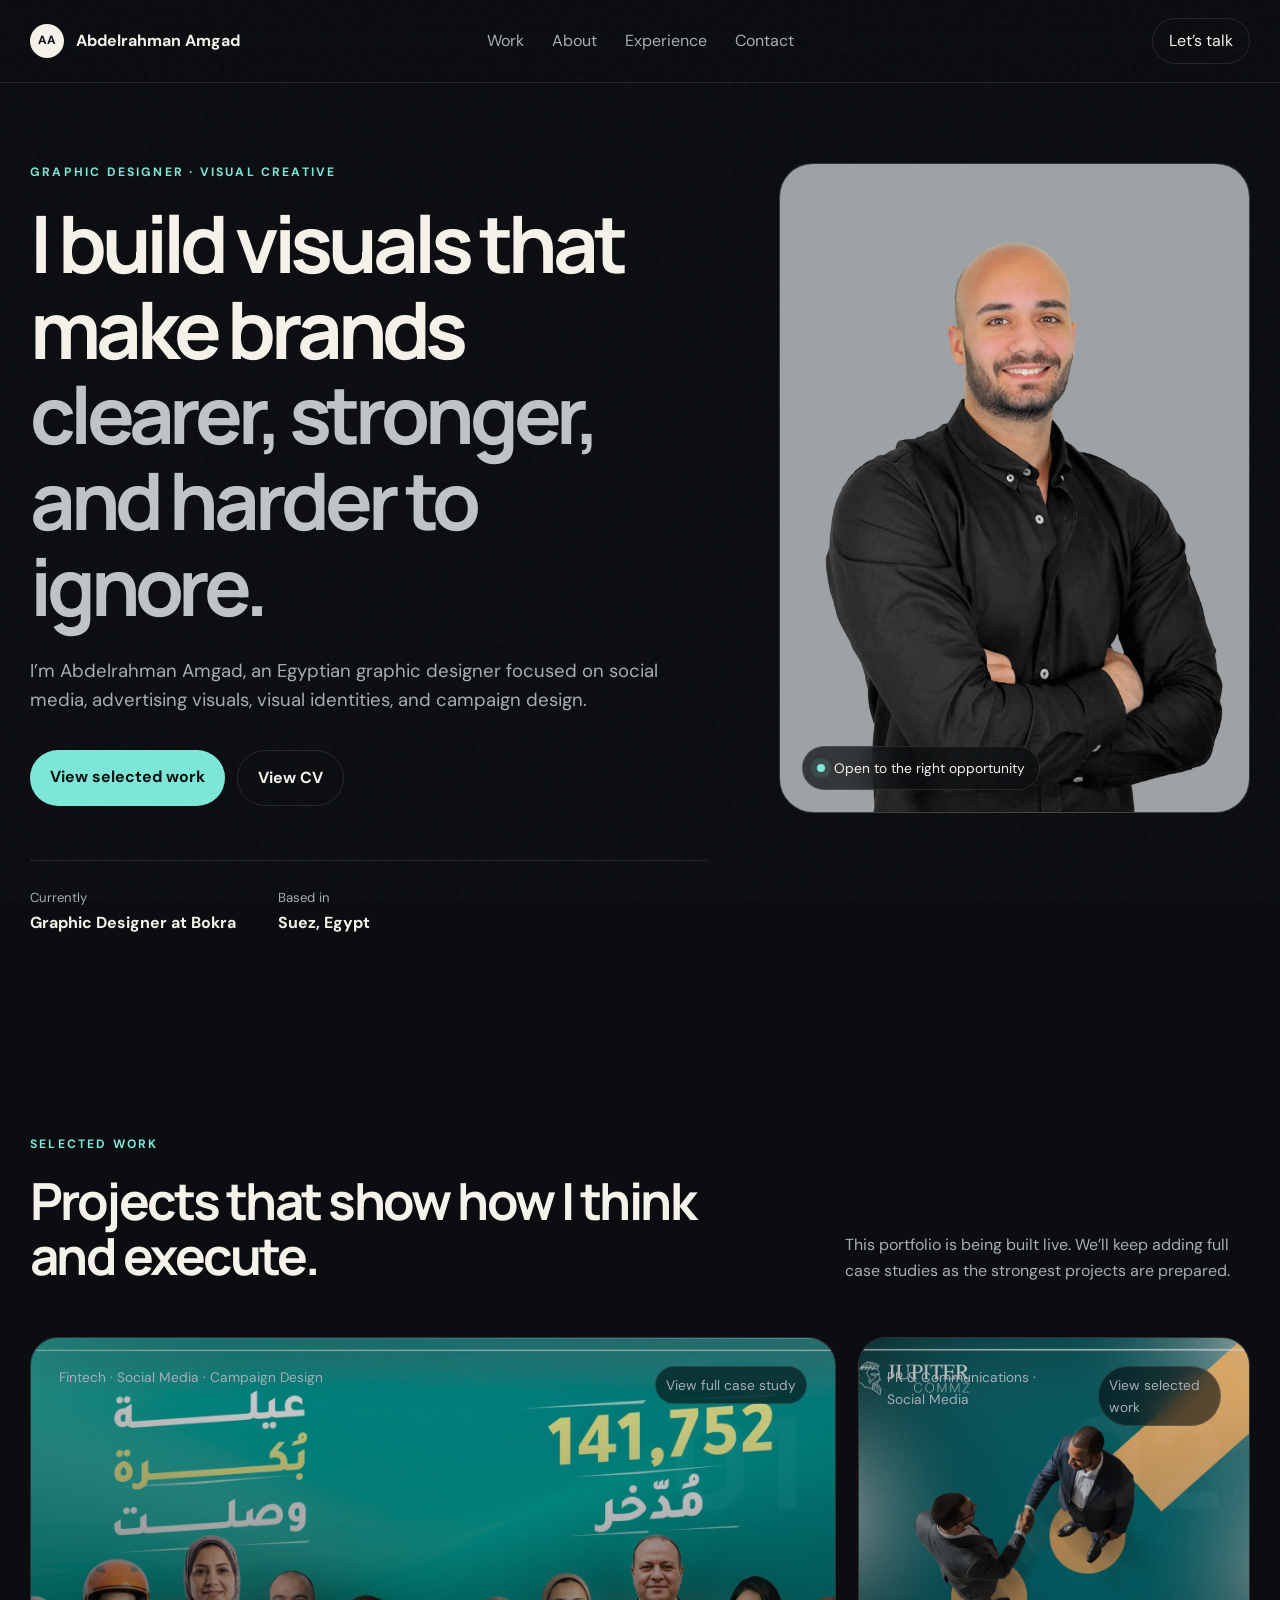
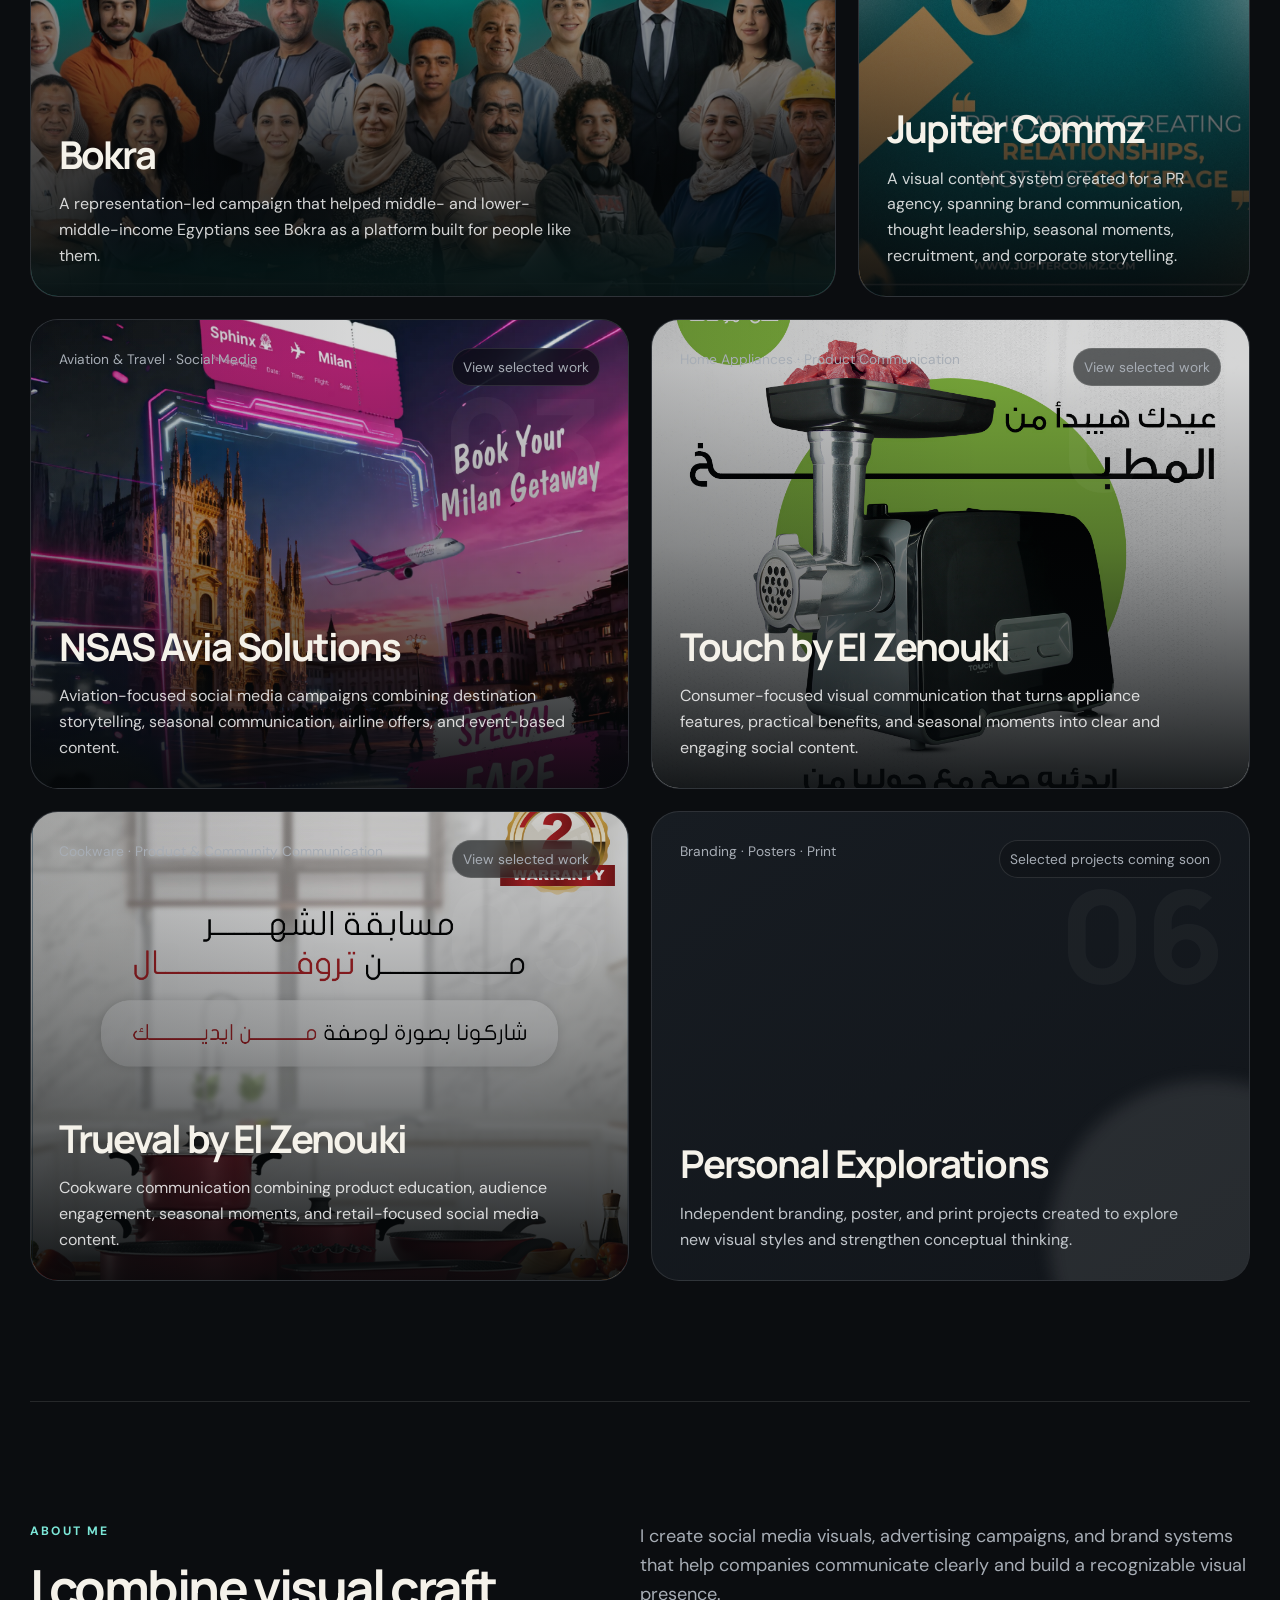
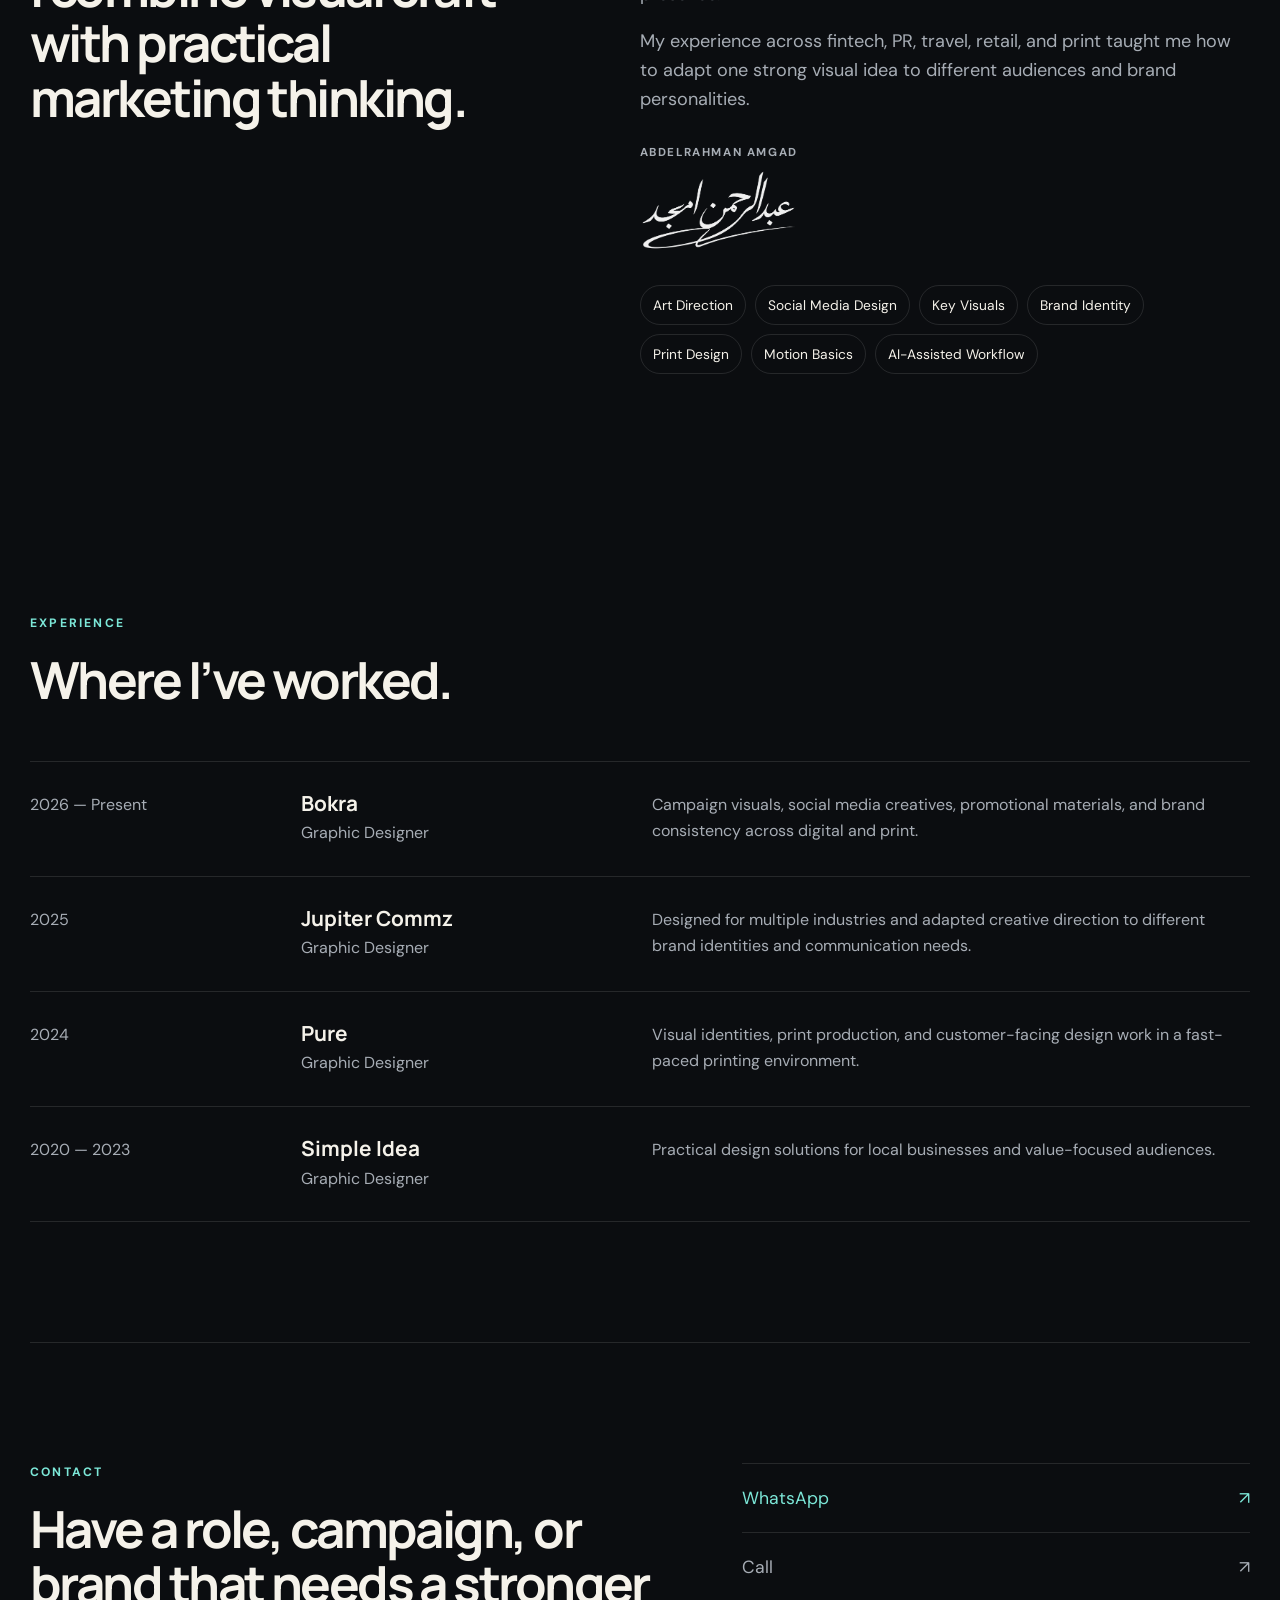
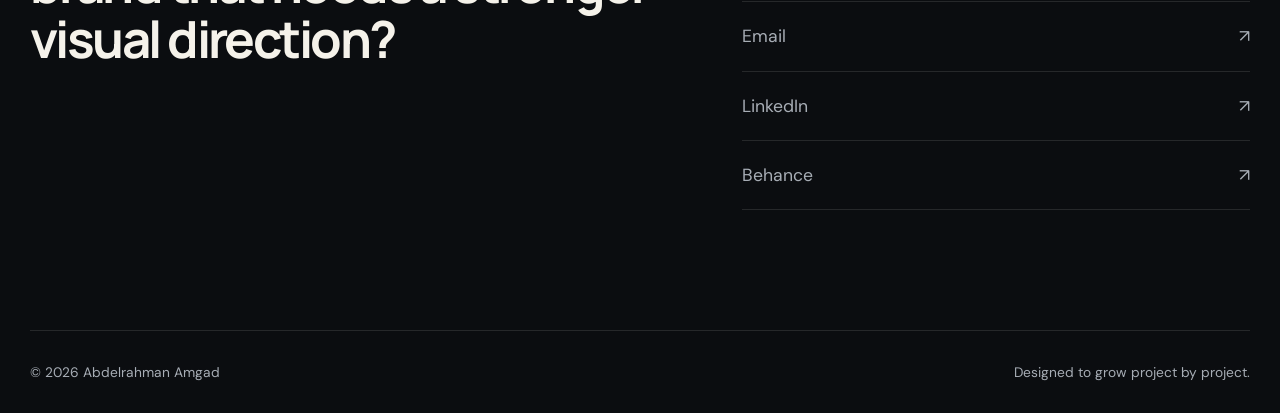
==== index.html @ cf72aba9 "Add files via upload" ====
<!DOCTYPE html>
<html lang="en">
<head>
  <meta charset="UTF-8" />
  <meta name="viewport" content="width=device-width, initial-scale=1.0" />
  <meta name="description" content="Abdelrahman Amgad — Graphic Designer focused on visual identities, advertising campaigns, and social media design." />
  <title>Abdelrahman Amgad — Graphic Designer</title>
  <link rel="preconnect" href="https://fonts.googleapis.com">
  <link rel="preconnect" href="https://fonts.gstatic.com" crossorigin>
  <link href="https://fonts.googleapis.com/css2?family=DM+Sans:wght@400;500;600;700&family=Manrope:wght@400;500;600;700;800&display=swap" rel="stylesheet">
  <link rel="stylesheet" href="styles.css" />
</head>
<body>
  <div class="noise"></div>

  <header class="site-header">
    <a class="brand" href="#home" aria-label="Back to top">
      <span class="brand-mark">AA</span>
      <span>Abdelrahman Amgad</span>
    </a>

    <nav class="desktop-nav" aria-label="Primary navigation">
      <a href="#work">Work</a>
      <a href="#about">About</a>
      <a href="#experience">Experience</a>
      <a href="#contact">Contact</a>
    </nav>

    <a class="header-cta" href="https://wa.me/201060569134" target="_blank" rel="noreferrer">Let’s talk</a>
  </header>

  <main>
    <section id="home" class="hero section-shell">
      <div class="hero-copy reveal">
        <p class="eyebrow">GRAPHIC DESIGNER · VISUAL CREATIVE</p>
        <h1>I build visuals that make brands <span>clearer, stronger, and harder to ignore.</span></h1>
        <p class="hero-description">
          I’m Abdelrahman Amgad, an Egyptian graphic designer focused on social media,
          advertising visuals, visual identities, and campaign design.
        </p>

        <div class="hero-actions">
          <a class="button button-primary" href="#work">View selected work</a>
          <a class="button button-secondary" href="assets/Abdelrahman-Amgad-CV.pdf" target="_blank">View CV</a>
        </div>

        <div class="hero-meta">
          <div>
            <span class="meta-label">Currently</span>
            <strong>Graphic Designer at Bokra</strong>
          </div>
          <div>
            <span class="meta-label">Based in</span>
            <strong>Suez, Egypt</strong>
          </div>
        </div>
      </div>

      <div class="hero-visual reveal">
        <div class="portrait-card">
          <div class="portrait-glow"></div>
          <img src="assets/abdelrahman-profile.webp" alt="Portrait of Abdelrahman Amgad" />
          <div class="availability">
            <span class="status-dot"></span>
            Open to the right opportunity
          </div>
        </div>
      </div>
    </section>

    <section id="work" class="section-shell section-block">
      <div class="section-heading reveal">
        <div>
          <p class="eyebrow">SELECTED WORK</p>
          <h2>Projects that show how I think and execute.</h2>
        </div>
        <p>
          This portfolio is being built live. We’ll keep adding full case studies as the strongest
          projects are prepared.
        </p>
      </div>

      <div id="projectsGrid" class="projects-grid"></div>
    </section>

    <section id="about" class="section-shell section-block about-grid">
      <div class="about-statement reveal">
        <p class="eyebrow">ABOUT ME</p>
        <h2>I combine visual craft with practical marketing thinking.</h2>
      </div>

      <div class="about-copy reveal">
        <p>
          I create social media visuals, advertising campaigns, and brand systems that help companies
          communicate clearly and build a recognizable visual presence.
        </p>
        <p>
          My experience across fintech, PR, travel, retail, and print taught me how to adapt one strong
          visual idea to different audiences and brand personalities.
        </p>

        <div class="about-signature" aria-label="Abdelrahman Amgad signature">
          <span>Abdelrahman Amgad</span>
          <img src="assets/abdelrahman-signature-mark.png" alt="" />
        </div>

        <div class="skills-list">
          <span>Art Direction</span>
          <span>Social Media Design</span>
          <span>Key Visuals</span>
          <span>Brand Identity</span>
          <span>Print Design</span>
          <span>Motion Basics</span>
          <span>AI-Assisted Workflow</span>
        </div>
      </div>
    </section>

    <section id="experience" class="section-shell section-block">
      <div class="section-heading compact reveal">
        <div>
          <p class="eyebrow">EXPERIENCE</p>
          <h2>Where I’ve worked.</h2>
        </div>
      </div>

      <div class="experience-list">
        <article class="experience-row reveal">
          <div class="experience-date">2026 — Present</div>
          <div>
            <h3>Bokra</h3>
            <p>Graphic Designer</p>
          </div>
          <p class="experience-summary">Campaign visuals, social media creatives, promotional materials, and brand consistency across digital and print.</p>
        </article>

        <article class="experience-row reveal">
          <div class="experience-date">2025</div>
          <div>
            <h3>Jupiter Commz</h3>
            <p>Graphic Designer</p>
          </div>
          <p class="experience-summary">Designed for multiple industries and adapted creative direction to different brand identities and communication needs.</p>
        </article>

        <article class="experience-row reveal">
          <div class="experience-date">2024</div>
          <div>
            <h3>Pure</h3>
            <p>Graphic Designer</p>
          </div>
          <p class="experience-summary">Visual identities, print production, and customer-facing design work in a fast-paced printing environment.</p>
        </article>

        <article class="experience-row reveal">
          <div class="experience-date">2020 — 2023</div>
          <div>
            <h3>Simple Idea</h3>
            <p>Graphic Designer</p>
          </div>
          <p class="experience-summary">Practical design solutions for local businesses and value-focused audiences.</p>
        </article>
      </div>
    </section>

    <section id="contact" class="section-shell section-block contact-section reveal">
      <div>
        <p class="eyebrow">CONTACT</p>
        <h2>Have a role, campaign, or brand that needs a stronger visual direction?</h2>
      </div>

      <div class="contact-actions">
        <a class="contact-link primary-contact" href="https://wa.me/201060569134" target="_blank" rel="noreferrer">
          WhatsApp
          <span>↗</span>
        </a>
        <a class="contact-link" href="tel:+201060569134">
          Call
          <span>↗</span>
        </a>
        <a class="contact-link" href="mailto:abdelrahmanamgadabobaker@gmail.com">
          Email
          <span>↗</span>
        </a>
        <a class="contact-link" href="https://www.linkedin.com/in/abdelrahman-amgad-473862315/" target="_blank" rel="noreferrer">
          LinkedIn
          <span>↗</span>
        </a>
        <a class="contact-link" href="https://www.behance.net/Abdelrahmvn1" target="_blank" rel="noreferrer">
          Behance
          <span>↗</span>
        </a>
      </div>
    </section>
  </main>

  <footer class="site-footer section-shell">
    <span>© <span id="year"></span> Abdelrahman Amgad</span>
    <span>Designed to grow project by project.</span>
  </footer>

  <div id="projectModal" class="modal" aria-hidden="true">
    <button class="modal-backdrop" aria-label="Close project details"></button>
    <div class="modal-panel" role="dialog" aria-modal="true" aria-labelledby="modalTitle">
      <button class="modal-close" aria-label="Close">×</button>
      <p id="modalKicker" class="eyebrow"></p>
      <h2 id="modalTitle"></h2>
      <p id="modalDescription" class="modal-description"></p>
      <div id="modalTags" class="skills-list"></div>
      <div class="coming-note">Full case study will be added here as we build the portfolio.</div>
    </div>
  </div>

  <script src="script.js"></script>
</body>
</html>
---- styles.css ----
:root {
  --bg: #0b0d10;
  --panel: #11151a;
  --panel-2: #171c22;
  --text: #f5f2ea;
  --muted: #a7adb5;
  --line: rgba(255,255,255,.11);
  --accent: #7ce7d8;
  --accent-2: #a5fff2;
  --max: 1220px;
}

* { box-sizing: border-box; }
html { scroll-behavior: smooth; }
body {
  margin: 0;
  font-family: "DM Sans", sans-serif;
  background: var(--bg);
  color: var(--text);
  line-height: 1.6;
  overflow-x: hidden;
}

body.modal-open { overflow: hidden; }
a { color: inherit; text-decoration: none; }
img { max-width: 100%; display: block; }

.noise {
  position: fixed;
  inset: 0;
  pointer-events: none;
  opacity: .035;
  z-index: 20;
  background-image: url("data:image/svg+xml,%3Csvg viewBox='0 0 180 180' xmlns='http://www.w3.org/2000/svg'%3E%3Cfilter id='n'%3E%3CfeTurbulence type='fractalNoise' baseFrequency='.9' numOctaves='4' stitchTiles='stitch'/%3E%3C/filter%3E%3Crect width='100%25' height='100%25' filter='url(%23n)' opacity='.8'/%3E%3C/svg%3E");
}

.section-shell {
  width: min(calc(100% - 48px), var(--max));
  margin-inline: auto;
}

.site-header {
  position: sticky;
  top: 0;
  z-index: 10;
  display: grid;
  grid-template-columns: 1fr auto 1fr;
  align-items: center;
  gap: 32px;
  padding: 18px max(24px, calc((100vw - var(--max)) / 2));
  background: rgba(11,13,16,.76);
  backdrop-filter: blur(18px);
  border-bottom: 1px solid var(--line);
}

.brand {
  display: inline-flex;
  align-items: center;
  gap: 12px;
  font-weight: 700;
  width: max-content;
}
.brand-mark {
  display: grid;
  place-items: center;
  width: 34px;
  height: 34px;
  border-radius: 50%;
  background: var(--text);
  color: var(--bg);
  font-size: 12px;
}

.desktop-nav { display: flex; gap: 28px; color: var(--muted); }
.desktop-nav a:hover { color: var(--text); }

.header-cta {
  justify-self: end;
  border: 1px solid var(--line);
  padding: 9px 16px;
  border-radius: 999px;
  transition: .25s ease;
}
.header-cta:hover { background: var(--text); color: var(--bg); }

.hero {
  min-height: calc(100vh - 72px);
  display: grid;
  grid-template-columns: 1.18fr .82fr;
  align-items: center;
  gap: 72px;
  padding-block: 80px;
}

.eyebrow {
  margin: 0 0 18px;
  color: var(--accent);
  letter-spacing: .18em;
  font-size: .76rem;
  font-weight: 700;
}

h1, h2, h3 {
  font-family: "Manrope", sans-serif;
  margin-top: 0;
  line-height: 1.08;
}
h1 {
  font-size: clamp(3rem, 6.2vw, 6.8rem);
  letter-spacing: -.065em;
  max-width: 900px;
  margin-bottom: 28px;
}
h1 span { color: #bfc4c9; }
h2 {
  font-size: clamp(2.2rem, 4vw, 4.6rem);
  letter-spacing: -.05em;
  margin-bottom: 0;
}
h3 { font-size: 1.3rem; margin-bottom: 6px; }

.hero-description {
  max-width: 680px;
  color: var(--muted);
  font-size: clamp(1rem, 1.45vw, 1.25rem);
}

.hero-actions {
  display: flex;
  flex-wrap: wrap;
  gap: 12px;
  margin-top: 34px;
}

.button {
  padding: 14px 20px;
  border-radius: 999px;
  font-weight: 700;
  transition: .25s ease;
}
.button-primary { background: var(--accent); color: #07100e; }
.button-primary:hover { transform: translateY(-2px); background: var(--accent-2); }
.button-secondary { border: 1px solid var(--line); }
.button-secondary:hover { background: var(--panel-2); }

.hero-meta {
  display: flex;
  gap: 42px;
  margin-top: 54px;
  padding-top: 26px;
  border-top: 1px solid var(--line);
}
.hero-meta div { display: grid; gap: 2px; }
.meta-label { color: var(--muted); font-size: .82rem; }

.portrait-card {
  position: relative;
  min-height: 650px;
  border-radius: 34px;
  overflow: hidden;
  background:
    radial-gradient(circle at 65% 25%, rgba(124,231,216,.18), transparent 36%),
    linear-gradient(160deg, #242b31, #12161a 65%);
  border: 1px solid var(--line);
}
.portrait-card img {
  position: absolute;
  bottom: -2px;
  left: 50%;
  transform: translateX(-50%);
  width: 108%;
  max-width: none;
}
.portrait-glow {
  position: absolute;
  width: 420px;
  height: 420px;
  border-radius: 50%;
  background: rgba(124,231,216,.14);
  filter: blur(22px);
  top: 12%;
  left: 50%;
  transform: translateX(-50%);
}
.availability {
  position: absolute;
  left: 22px;
  bottom: 22px;
  display: inline-flex;
  align-items: center;
  gap: 9px;
  padding: 10px 14px;
  border: 1px solid var(--line);
  background: rgba(11,13,16,.72);
  backdrop-filter: blur(14px);
  border-radius: 999px;
  font-size: .86rem;
}
.status-dot {
  width: 8px;
  height: 8px;
  background: var(--accent);
  border-radius: 50%;
  box-shadow: 0 0 0 6px rgba(124,231,216,.11);
}

.section-block { padding-block: 120px; }
.section-heading {
  display: grid;
  grid-template-columns: 1.3fr .7fr;
  gap: 64px;
  align-items: end;
  margin-bottom: 54px;
}
.section-heading > p { color: var(--muted); margin: 0; }
.section-heading.compact { grid-template-columns: 1fr; }

.projects-grid {
  display: grid;
  grid-template-columns: repeat(12, 1fr);
  gap: 22px;
}

.project-card {
  position: relative;
  grid-column: span 6;
  min-height: 470px;
  padding: 28px;
  border-radius: 28px;
  overflow: hidden;
  border: 1px solid var(--line);
  background: linear-gradient(145deg, var(--panel-2), var(--panel));
  cursor: pointer;
  transition: transform .3s ease, border-color .3s ease;
}
.project-card:nth-child(1) { grid-column: span 8; min-height: 560px; }
.project-card:nth-child(2) { grid-column: span 4; min-height: 560px; }
.project-card:hover { transform: translateY(-5px); border-color: rgba(124,231,216,.45); }

.project-card::after {
  content: "";
  position: absolute;
  width: 320px;
  height: 320px;
  border-radius: 50%;
  right: -120px;
  bottom: -120px;
  background: var(--project-color, rgba(124,231,216,.15));
  filter: blur(8px);
}

.project-top, .project-bottom { position: relative; z-index: 2; }
.project-top {
  display: flex;
  justify-content: space-between;
  gap: 24px;
  color: var(--muted);
  font-size: .86rem;
}
.project-bottom {
  position: absolute;
  left: 28px;
  right: 28px;
  bottom: 28px;
}
.project-bottom h3 {
  font-size: clamp(2rem, 3vw, 3.7rem);
  letter-spacing: -.05em;
  max-width: 520px;
}
.project-bottom p { max-width: 520px; color: #c0c5ca; margin-bottom: 0; }
.project-status {
  display: inline-flex;
  padding: 7px 10px;
  border-radius: 999px;
  border: 1px solid var(--line);
  background: rgba(0,0,0,.18);
}
.project-index {
  position: absolute;
  top: 58px;
  right: 24px;
  font-family: "Manrope";
  font-size: clamp(5rem, 10vw, 10rem);
  font-weight: 800;
  line-height: 1;
  color: rgba(255,255,255,.035);
  z-index: 1;
}

.about-grid {
  display: grid;
  grid-template-columns: .9fr 1.1fr;
  gap: 110px;
  border-top: 1px solid var(--line);
}
.about-copy { color: var(--muted); font-size: 1.13rem; }
.about-copy p:first-child { margin-top: 0; }

.skills-list {
  display: flex;
  flex-wrap: wrap;
  gap: 9px;
  margin-top: 28px;
}
.skills-list span {
  padding: 8px 12px;
  border: 1px solid var(--line);
  border-radius: 999px;
  color: var(--text);
  font-size: .86rem;
}

.experience-list { border-top: 1px solid var(--line); }
.experience-row {
  display: grid;
  grid-template-columns: .6fr .8fr 1.5fr;
  gap: 32px;
  align-items: start;
  padding: 30px 0;
  border-bottom: 1px solid var(--line);
}
.experience-date, .experience-row > div p, .experience-summary {
  color: var(--muted);
  margin: 0;
}

.contact-section {
  display: grid;
  grid-template-columns: 1.1fr .9fr;
  gap: 90px;
  align-items: start;
  border-top: 1px solid var(--line);
}
.contact-actions { border-top: 1px solid var(--line); }
.contact-link {
  display: flex;
  justify-content: space-between;
  align-items: center;
  padding: 20px 0;
  border-bottom: 1px solid var(--line);
  font-size: 1.1rem;
  color: var(--muted);
  transition: .2s ease;
}
.contact-link:hover { color: var(--text); padding-left: 8px; }
.primary-contact { color: var(--accent); }

.site-footer {
  display: flex;
  justify-content: space-between;
  gap: 24px;
  padding-block: 30px;
  color: var(--muted);
  border-top: 1px solid var(--line);
  font-size: .86rem;
}

.modal {
  position: fixed;
  inset: 0;
  display: none;
  place-items: center;
  padding: 24px;
  z-index: 50;
}
.modal.active { display: grid; }
.modal-backdrop {
  position: absolute;
  inset: 0;
  border: 0;
  background: rgba(0,0,0,.72);
  backdrop-filter: blur(12px);
}
.modal-panel {
  position: relative;
  width: min(680px, 100%);
  background: #11151a;
  border: 1px solid var(--line);
  border-radius: 28px;
  padding: 36px;
  z-index: 2;
  box-shadow: 0 30px 100px rgba(0,0,0,.45);
}
.modal-panel h2 { font-size: clamp(2.4rem, 5vw, 4.8rem); }
.modal-description { color: var(--muted); font-size: 1.05rem; }
.modal-close {
  position: absolute;
  right: 18px;
  top: 14px;
  border: 0;
  background: transparent;
  color: var(--text);
  font-size: 2rem;
  cursor: pointer;
}
.coming-note {
  margin-top: 32px;
  padding: 16px;
  border-radius: 16px;
  background: rgba(124,231,216,.08);
  border: 1px solid rgba(124,231,216,.2);
  color: #c9fff8;
}

.reveal {
  opacity: 0;
  transform: translateY(24px);
  transition: opacity .75s ease, transform .75s ease;
}
.reveal.visible { opacity: 1; transform: translateY(0); }

@media (max-width: 960px) {
  .site-header { grid-template-columns: 1fr auto; }
  .desktop-nav { display: none; }
  .hero { grid-template-columns: 1fr; gap: 40px; }
  .portrait-card { min-height: 600px; }
  .section-heading, .about-grid, .contact-section { grid-template-columns: 1fr; gap: 38px; }
  .projects-grid { grid-template-columns: 1fr; }
  .project-card, .project-card:nth-child(1), .project-card:nth-child(2) { grid-column: auto; min-height: 430px; }
  .experience-row { grid-template-columns: .7fr 1fr; }
  .experience-summary { grid-column: 2; }
}

@media (max-width: 640px) {
  .section-shell { width: min(calc(100% - 30px), var(--max)); }
  .site-header { padding-inline: 15px; }
  .brand span:last-child { display: none; }
  .hero { padding-block: 52px 70px; }
  .hero-meta { flex-direction: column; gap: 18px; }
  .portrait-card { min-height: 470px; }
  .section-block { padding-block: 82px; }
  .project-card { padding: 22px; min-height: 390px !important; }
  .project-bottom { left: 22px; right: 22px; bottom: 22px; }
  .experience-row { grid-template-columns: 1fr; gap: 8px; }
  .experience-summary { grid-column: auto; margin-top: 8px; }
  .site-footer { flex-direction: column; }
}


/* Case Study */
.case-header {
  padding-top: 72px;
  padding-bottom: 40px;
}
.case-nav {
  display: flex;
  justify-content: space-between;
  align-items: center;
  margin-bottom: 72px;
}
.case-back {
  color: var(--muted);
  transition: .2s ease;
}
.case-back:hover { color: var(--text); }

.case-hero {
  display: grid;
  grid-template-columns: 1.15fr .85fr;
  gap: 70px;
  align-items: end;
}
.case-hero h1 {
  font-size: clamp(3.4rem, 7vw, 7.6rem);
  margin-bottom: 24px;
}
.case-intro {
  color: var(--muted);
  font-size: 1.2rem;
  max-width: 700px;
}
.case-meta {
  display: grid;
  gap: 18px;
  border-left: 1px solid var(--line);
  padding-left: 28px;
}
.case-meta-item span {
  display: block;
  color: var(--muted);
  font-size: .8rem;
  margin-bottom: 4px;
}
.case-meta-item strong {
  font-size: 1rem;
}

.case-visual {
  margin-top: 56px;
  border-radius: 28px;
  overflow: hidden;
  border: 1px solid var(--line);
  background: var(--panel);
}
.case-visual img {
  width: 100%;
  height: auto;
}

.case-section {
  padding-block: 100px;
  border-top: 1px solid var(--line);
}
.case-section-grid {
  display: grid;
  grid-template-columns: .65fr 1.35fr;
  gap: 90px;
}
.case-number {
  font-family: "Manrope", sans-serif;
  color: var(--accent);
  font-size: .82rem;
  letter-spacing: .16em;
  font-weight: 700;
}
.case-copy h2 {
  font-size: clamp(2.2rem, 4.8vw, 4.8rem);
  margin-bottom: 24px;
}
.case-copy p {
  color: var(--muted);
  font-size: 1.1rem;
  max-width: 820px;
}
.case-copy p + p { margin-top: 18px; }

.insight-quote {
  margin: 34px 0 0;
  padding: 28px;
  border-left: 3px solid var(--accent);
  background: rgba(124,231,216,.06);
  font-family: "Manrope", sans-serif;
  font-size: clamp(1.5rem, 3vw, 2.6rem);
  line-height: 1.25;
  letter-spacing: -.03em;
}

.audience-grid {
  display: grid;
  grid-template-columns: repeat(4, 1fr);
  gap: 14px;
  margin-top: 34px;
}
.audience-card {
  padding: 18px;
  min-height: 120px;
  border: 1px solid var(--line);
  border-radius: 18px;
  background: var(--panel);
  display: flex;
  align-items: end;
  font-weight: 700;
}

.case-highlight {
  padding: 42px;
  border-radius: 28px;
  background: linear-gradient(135deg, rgba(0,184,174,.16), rgba(124,231,216,.04));
  border: 1px solid rgba(124,231,216,.22);
}
.case-highlight h3 {
  font-size: clamp(2rem, 4vw, 4rem);
  letter-spacing: -.05em;
  max-width: 900px;
  margin-bottom: 18px;
}
.case-highlight p {
  max-width: 800px;
  color: #c5d0d2;
}

.case-next {
  display: flex;
  justify-content: space-between;
  align-items: end;
  gap: 32px;
}
.case-next a {
  font-family: "Manrope", sans-serif;
  font-size: clamp(2rem, 5vw, 5rem);
  letter-spacing: -.05em;
}
.case-next a:hover { color: var(--accent); }

@media (max-width: 960px) {
  .case-hero, .case-section-grid { grid-template-columns: 1fr; gap: 36px; }
  .case-meta { border-left: 0; border-top: 1px solid var(--line); padding: 24px 0 0; }
  .audience-grid { grid-template-columns: repeat(2, 1fr); }
}

@media (max-width: 640px) {
  .case-header { padding-top: 36px; }
  .case-nav { margin-bottom: 44px; }
  .case-section { padding-block: 72px; }
  .audience-grid { grid-template-columns: 1fr; }
  .case-highlight { padding: 26px; }
}

.project-cover {
  position: absolute;
  inset: 0;
  width: 100%;
  height: 100%;
  object-fit: cover;
  z-index: 0;
  transition: transform .6s ease;
}
.project-card:hover .project-cover { transform: scale(1.035); }
.project-cover-overlay {
  position: absolute;
  inset: 0;
  z-index: 1;
  background:
    linear-gradient(180deg, rgba(5,8,10,.16) 10%, rgba(5,8,10,.4) 48%, rgba(5,8,10,.92) 100%),
    linear-gradient(90deg, rgba(5,8,10,.14), transparent 55%);
}
.project-card:has(.project-cover) .project-top,
.project-card:has(.project-cover) .project-bottom {
  z-index: 3;
}
.project-card:has(.project-cover) .project-status {
  background: rgba(5,8,10,.58);
  backdrop-filter: blur(12px);
}
.project-card:has(.project-cover) .project-bottom p {
  color: rgba(255,255,255,.82);
}
.project-card:has(.project-cover)::after {
  display: none;
}

.work-gallery {
  display: grid;
  grid-template-columns: repeat(12, 1fr);
  gap: 18px;
  margin-top: 38px;
}
.gallery-placeholder {
  grid-column: span 6;
  min-height: 320px;
  display: grid;
  place-items: center;
  text-align: center;
  padding: 28px;
  border-radius: 24px;
  border: 1px dashed rgba(255,255,255,.2);
  background:
    linear-gradient(145deg, rgba(255,255,255,.035), rgba(255,255,255,.015));
  color: var(--muted);
}
.gallery-placeholder:first-child {
  grid-column: span 12;
  min-height: 420px;
}
.gallery-placeholder strong {
  display: block;
  color: var(--text);
  margin-bottom: 6px;
  font-family: "Manrope", sans-serif;
  font-size: 1.15rem;
}
.gallery-note {
  color: var(--muted);
  max-width: 760px;
  font-size: 1.06rem;
}

@media (max-width: 760px) {
  .gallery-placeholder,
  .gallery-placeholder:first-child {
    grid-column: span 12;
    min-height: 260px;
  }
}

.social-project-block {
  margin-top: 38px;
}
.social-project-head {
  display: grid;
  grid-template-columns: 1fr .9fr;
  gap: 40px;
  align-items: end;
  margin-bottom: 26px;
}
.social-project-head h3 {
  font-size: clamp(2rem, 4vw, 4rem);
  letter-spacing: -.05em;
  margin-bottom: 0;
}
.social-project-head > p {
  color: var(--muted);
  margin: 0;
}
.social-gallery {
  display: grid;
  grid-template-columns: repeat(2, minmax(0, 1fr));
  gap: 18px;
}
.social-visual {
  margin: 0;
  border-radius: 24px;
  overflow: hidden;
  border: 1px solid var(--line);
  background: var(--panel);
}
.social-visual img {
  width: 100%;
  height: auto;
  display: block;
  transition: transform .45s ease;
}
.social-visual:hover img {
  transform: scale(1.015);
}
@media (max-width: 800px) {
  .social-project-head,
  .social-gallery {
    grid-template-columns: 1fr;
  }
}


/* Bokra social media portfolio */
.social-category-head {
  margin-bottom: 34px;
}
.social-category-head h2 {
  margin-bottom: 20px;
}
.carousel-project {
  padding: 28px;
  border-radius: 28px;
  border: 1px solid var(--line);
  background: linear-gradient(145deg, rgba(255,255,255,.035), rgba(255,255,255,.015));
}
.carousel-project-meta {
  display: grid;
  grid-template-columns: repeat(2, minmax(0, 1fr));
  gap: 24px;
  padding-bottom: 24px;
  border-bottom: 1px solid var(--line);
}
.carousel-project-meta > div {
  display: grid;
  gap: 4px;
}
.carousel-summary {
  display: grid;
  grid-template-columns: repeat(2, minmax(0, 1fr));
  gap: 18px;
  padding: 26px 0;
}
.carousel-slide-copy {
  padding: 22px;
  border-radius: 20px;
  background: rgba(255,255,255,.025);
  border: 1px solid var(--line);
}
.carousel-slide-copy > span {
  color: var(--accent);
  letter-spacing: .16em;
  font-size: .72rem;
  font-weight: 700;
}
.carousel-slide-copy h3 {
  margin: 10px 0 8px;
  font-size: 1.5rem;
}
.carousel-slide-copy p {
  margin: 0;
  font-size: .98rem;
}
.carousel-frame {
  display: grid;
  grid-template-columns: repeat(2, minmax(0, 1fr));
  gap: 18px;
}
.carousel-slide {
  position: relative;
  margin: 0;
  overflow: hidden;
  border-radius: 22px;
  border: 1px solid var(--line);
  background: var(--panel);
}
.carousel-slide img {
  width: 100%;
  height: auto;
  display: block;
}
.slide-badge {
  position: absolute;
  top: 14px;
  left: 14px;
  z-index: 2;
  padding: 7px 10px;
  border-radius: 999px;
  background: rgba(5,8,10,.68);
  border: 1px solid rgba(255,255,255,.15);
  backdrop-filter: blur(10px);
  font-size: .75rem;
  font-weight: 700;
}
.future-work-panel {
  display: grid;
  grid-template-columns: .8fr 1.2fr;
  gap: 32px;
  margin-top: 28px;
  padding: 28px;
  border-radius: 24px;
  border: 1px dashed rgba(255,255,255,.18);
  color: var(--muted);
}
.future-work-panel h3 {
  color: var(--text);
  font-size: clamp(1.6rem, 3vw, 2.6rem);
  margin-bottom: 0;
}
.future-work-panel > p {
  margin: 0;
}

@media (max-width: 800px) {
  .carousel-project-meta,
  .carousel-summary,
  .carousel-frame,
  .future-work-panel {
    grid-template-columns: 1fr;
  }
}


/* Curated Bokra product work */
.product-work-section {
  margin-top: 54px;
  padding-top: 54px;
  border-top: 1px solid var(--line);
}
.product-work-heading {
  max-width: 820px;
  margin-bottom: 54px;
}
.product-work-heading h3 {
  font-size: clamp(2.2rem, 4vw, 4rem);
  letter-spacing: -.05em;
  margin-bottom: 18px;
}
.product-work-heading > p:last-child {
  color: var(--muted);
}
.product-group + .product-group {
  margin-top: 72px;
}
.product-group-head {
  display: grid;
  grid-template-columns: .8fr 1.2fr;
  gap: 36px;
  align-items: end;
  margin-bottom: 24px;
}
.product-group-head > div {
  display: flex;
  align-items: baseline;
  gap: 16px;
}
.product-index {
  color: var(--accent);
  font-size: .78rem;
  letter-spacing: .15em;
  font-weight: 700;
}
.product-group-head h4 {
  font-family: "Manrope", sans-serif;
  font-size: clamp(2rem, 3.5vw, 3.4rem);
  line-height: 1;
  letter-spacing: -.05em;
  margin: 0;
}
.product-group-head > p {
  color: var(--muted);
  margin: 0;
}
.product-gallery {
  display: grid;
  gap: 18px;
}
.product-gallery-two {
  grid-template-columns: repeat(2, minmax(0, 1fr));
}
.product-gallery-one {
  grid-template-columns: minmax(0, 1fr);
}
.product-gallery-one .portfolio-shot {
  max-width: 760px;
}
.portfolio-shot {
  position: relative;
  margin: 0;
  border-radius: 24px;
  overflow: hidden;
  border: 1px solid var(--line);
  background: var(--panel);
  cursor: zoom-in;
}
.portfolio-shot img {
  width: 100%;
  height: auto;
  display: block;
  transition: transform .45s ease;
}
.portfolio-shot:hover img {
  transform: scale(1.018);
}
.portfolio-shot figcaption {
  display: grid;
  gap: 6px;
  padding: 18px 20px 20px;
  background: var(--panel);
}
.portfolio-shot figcaption span {
  color: var(--accent);
  font-size: .72rem;
  letter-spacing: .13em;
  text-transform: uppercase;
  font-weight: 700;
}
.portfolio-shot figcaption strong {
  font-family: "Manrope", sans-serif;
  font-size: 1rem;
  line-height: 1.35;
}
.portfolio-lightbox {
  position: fixed;
  inset: 0;
  display: none;
  place-items: center;
  padding: 24px;
  z-index: 80;
}
.portfolio-lightbox.active {
  display: grid;
}
.lightbox-backdrop {
  position: absolute;
  inset: 0;
  border: 0;
  background: rgba(0,0,0,.84);
  backdrop-filter: blur(14px);
}
.lightbox-dialog {
  position: relative;
  z-index: 2;
  max-width: min(92vw, 1100px);
  max-height: 90vh;
}
.lightbox-dialog img {
  max-width: 100%;
  max-height: 90vh;
  object-fit: contain;
  border-radius: 20px;
  box-shadow: 0 30px 100px rgba(0,0,0,.55);
}
.lightbox-close {
  position: absolute;
  right: -14px;
  top: -14px;
  z-index: 3;
  width: 42px;
  height: 42px;
  border-radius: 50%;
  border: 1px solid rgba(255,255,255,.18);
  background: rgba(8,10,12,.9);
  color: white;
  font-size: 1.6rem;
  cursor: pointer;
}
@media (max-width: 800px) {
  .product-group-head,
  .product-gallery-two {
    grid-template-columns: 1fr;
  }
  .product-group-head > div {
    margin-bottom: 6px;
  }
  .product-gallery-one .portfolio-shot {
    max-width: none;
  }
}


/* Bokra overview and featured case study */
.bokra-overview-hero {
  padding-bottom: 20px;
}
.case-study-feature {
  display: grid;
  grid-template-columns: .9fr 1.1fr;
  min-height: 520px;
  overflow: hidden;
  border-radius: 30px;
  border: 1px solid var(--line);
  background: linear-gradient(145deg, #12181c, #0f1317);
  transition: transform .3s ease, border-color .3s ease;
}
.case-study-feature:hover {
  transform: translateY(-5px);
  border-color: rgba(124,231,216,.45);
}
.case-study-feature-copy {
  display: flex;
  flex-direction: column;
  justify-content: center;
  padding: clamp(30px, 5vw, 68px);
}
.case-study-feature-copy h2 {
  font-size: clamp(2.5rem, 5vw, 5.4rem);
  margin-bottom: 22px;
}
.case-study-feature-copy > p:not(.eyebrow) {
  color: var(--muted);
  max-width: 620px;
  font-size: 1.08rem;
}
.case-study-link {
  display: inline-flex;
  margin-top: 28px;
  color: var(--accent);
  font-weight: 700;
}
.case-study-feature-image {
  min-height: 520px;
  overflow: hidden;
}
.case-study-feature-image img {
  width: 100%;
  height: 100%;
  object-fit: cover;
  transition: transform .6s ease;
}
.case-study-feature:hover .case-study-feature-image img {
  transform: scale(1.025);
}
@media (max-width: 900px) {
  .case-study-feature {
    grid-template-columns: 1fr;
  }
  .case-study-feature-image {
    min-height: 360px;
    order: -1;
  }
}


/* Bokra page entry choices */
.bokra-paths-section {
  padding-top: 44px;
  padding-bottom: 30px;
}
.bokra-paths {
  display: grid;
  grid-template-columns: repeat(2, minmax(0, 1fr));
  gap: 20px;
}
.bokra-path-card {
  position: relative;
  min-height: 360px;
  display: flex;
  flex-direction: column;
  justify-content: space-between;
  padding: 30px;
  overflow: hidden;
  border-radius: 28px;
  border: 1px solid var(--line);
  background: linear-gradient(145deg, #151b20, #101418);
  transition: transform .3s ease, border-color .3s ease;
}
.bokra-path-card:hover {
  transform: translateY(-5px);
  border-color: rgba(124,231,216,.5);
}
.bokra-path-card::after {
  content: "";
  position: absolute;
  width: 270px;
  height: 270px;
  right: -90px;
  bottom: -110px;
  border-radius: 50%;
  background: rgba(124,231,216,.09);
}
.bokra-path-work::after {
  background: rgba(255,255,255,.06);
}
.bokra-path-card > * {
  position: relative;
  z-index: 2;
}
.bokra-path-number {
  color: var(--muted);
  font-size: .78rem;
  letter-spacing: .16em;
  font-weight: 700;
}
.bokra-path-card h2 {
  max-width: 560px;
  margin-bottom: 16px;
  font-size: clamp(2.2rem, 4vw, 4.3rem);
}
.bokra-path-card p:not(.eyebrow) {
  max-width: 520px;
  color: var(--muted);
  margin-bottom: 0;
}
.bokra-path-arrow {
  align-self: flex-end;
  font-size: 2rem;
  color: var(--accent);
}
@media (max-width: 820px) {
  .bokra-paths {
    grid-template-columns: 1fr;
  }
  .bokra-path-card {
    min-height: 300px;
  }
}


/* Sukuk carousel interaction */
.carousel-slide {
  cursor: zoom-in;
}
.carousel-slide img {
  transition: transform .45s ease;
}
.carousel-slide:hover img {
  transform: scale(1.018);
}
.carousel-slide:hover .slide-badge {
  background: rgba(5,8,10,.82);
}


/* Hero portrait crop refinement */
.portrait-card {
  min-height: 650px;
}

.portrait-card img {
  position: absolute;
  left: 50%;
  top: 10px;
  bottom: auto;
  transform: translateX(-50%);
  width: auto;
  height: calc(100% - 10px);
  max-width: none;
  object-fit: contain;
  object-position: center top;
}

@media (max-width: 960px) {
  .portrait-card {
    min-height: 600px;
  }

  .portrait-card img {
    top: 8px;
    height: calc(100% - 8px);
  }
}

@media (max-width: 640px) {
  .portrait-card {
    min-height: 470px;
  }

  .portrait-card img {
    top: 6px;
    height: calc(100% - 6px);
  }
}


/* =========================================================
   Jupiter Commz project
   ========================================================= */
.jupiter-page {
  --jupiter-teal: #0d7f7d;
  --jupiter-deep: #075554;
  --jupiter-gold: #ffc167;
}

.jupiter-hero {
  padding-bottom: 80px;
}

.jupiter-hero-grid {
  display: grid;
  grid-template-columns: minmax(0, 1.45fr) minmax(280px, .55fr);
  gap: 72px;
  align-items: end;
  margin-top: 70px;
}

.jupiter-hero-copy h1 {
  max-width: 950px;
  font-size: clamp(3.4rem, 7vw, 7.6rem);
  line-height: .96;
  letter-spacing: -.07em;
  margin: 18px 0 32px;
}

.jupiter-hero-copy h1 span {
  color: var(--jupiter-gold);
}

.jupiter-hero-copy .case-intro {
  max-width: 760px;
}

.jupiter-hero-meta {
  border-left: 1px solid rgba(255,255,255,.14);
  padding-left: 28px;
  display: grid;
  gap: 28px;
}

.jupiter-hero-meta div {
  display: grid;
  gap: 7px;
}

.jupiter-hero-meta span {
  color: #929ba1;
  font-size: .72rem;
  letter-spacing: .14em;
}

.jupiter-hero-meta strong {
  font-size: .98rem;
  line-height: 1.5;
}

.jupiter-cover-collage {
  margin-top: 72px;
  display: grid;
  grid-template-columns: 1.35fr .72fr .72fr;
  gap: 18px;
  align-items: stretch;
}

.jupiter-cover-collage figure,
.jupiter-tile {
  margin: 0;
  overflow: hidden;
  border-radius: 22px;
  border: 1px solid rgba(255,255,255,.1);
  background: #101617;
  cursor: zoom-in;
}

.jupiter-cover-collage figure {
  aspect-ratio: 4 / 5;
}

.jupiter-cover-collage .jupiter-cover-main {
  aspect-ratio: 4 / 4.35;
}

.jupiter-cover-collage img,
.jupiter-tile img {
  width: 100%;
  height: 100%;
  display: block;
  object-fit: cover;
  transition: transform .6s cubic-bezier(.2,.8,.2,1);
}

.jupiter-cover-collage figure:hover img,
.jupiter-tile:hover img {
  transform: scale(1.025);
}

.jupiter-intro {
  display: grid;
  grid-template-columns: .45fr 1fr;
  gap: 72px;
  border-top: 1px solid rgba(255,255,255,.11);
}

.jupiter-intro-label {
  display: flex;
  justify-content: space-between;
  align-items: flex-start;
}

.jupiter-intro-label > span {
  color: var(--jupiter-gold);
  font-size: 4rem;
  line-height: 1;
  font-weight: 800;
  opacity: .55;
}

.jupiter-intro-copy h2,
.jupiter-section-head h2,
.jupiter-end h2 {
  font-size: clamp(2.4rem, 5vw, 5.4rem);
  line-height: 1.02;
  letter-spacing: -.055em;
  margin: 12px 0 26px;
}

.jupiter-intro-copy > p {
  max-width: 840px;
  color: #b8c0c3;
  font-size: 1.13rem;
  line-height: 1.85;
}

.jupiter-gallery-section {
  padding-top: 120px;
}

.jupiter-section-head {
  display: grid;
  grid-template-columns: 1.35fr .65fr;
  gap: 64px;
  align-items: end;
  margin-bottom: 42px;
}

.jupiter-section-head h2 {
  max-width: 900px;
  margin-bottom: 0;
}

.jupiter-section-head > p {
  color: #aeb6ba;
  line-height: 1.75;
  margin: 0 0 8px;
  max-width: 480px;
}

.jupiter-editorial-grid {
  display: grid;
  grid-template-columns: repeat(12, 1fr);
  grid-auto-flow: dense;
  gap: 18px;
}

.jupiter-editorial-grid .jupiter-tile {
  grid-column: span 4;
  aspect-ratio: 4 / 5;
  position: relative;
}

.jupiter-editorial-grid .tile-wide {
  grid-column: span 8;
  aspect-ratio: 8 / 5;
}

.jupiter-editorial-grid .tile-tall {
  grid-row: span 2;
  aspect-ratio: auto;
  min-height: 100%;
}

.jupiter-tile figcaption {
  position: absolute;
  inset: auto 16px 16px 16px;
  display: flex;
  justify-content: space-between;
  gap: 12px;
  align-items: center;
  padding: 12px 14px;
  border: 1px solid rgba(255,255,255,.18);
  border-radius: 12px;
  background: rgba(4,14,15,.78);
  backdrop-filter: blur(12px);
  font-size: .78rem;
}

.jupiter-tile figcaption span {
  color: var(--jupiter-gold);
}

.jupiter-corporate-grid {
  display: grid;
  grid-template-columns: 1.18fr .82fr .72fr;
  gap: 18px;
  align-items: stretch;
}

.jupiter-corporate-grid .corporate-lead {
  aspect-ratio: 4 / 5;
}

.jupiter-corporate-stack {
  display: grid;
  gap: 18px;
}

.jupiter-corporate-stack .jupiter-tile {
  aspect-ratio: 4 / 5;
}

.jupiter-corporate-grid .corporate-story {
  min-height: 100%;
}

.jupiter-corporate-grid .corporate-story img {
  object-position: center;
}

.jupiter-moment-grid {
  display: grid;
  grid-template-columns: repeat(12, 1fr);
  grid-auto-flow: dense;
  gap: 18px;
}

.jupiter-moment-grid .jupiter-tile {
  grid-column: span 3;
  aspect-ratio: 4 / 5;
  position: relative;
}

.jupiter-moment-grid .moment-feature {
  grid-column: span 6;
  grid-row: span 2;
  aspect-ratio: auto;
}

.jupiter-moment-grid .moment-wide {
  grid-column: span 6;
  aspect-ratio: 8 / 5;
}

.jupiter-end {
  margin-top: 120px;
  padding-top: 100px;
  padding-bottom: 130px;
  border-top: 1px solid rgba(255,255,255,.11);
  text-align: center;
}

.jupiter-end h2 {
  max-width: 1050px;
  margin-left: auto;
  margin-right: auto;
}

.jupiter-end > p:not(.eyebrow) {
  max-width: 760px;
  margin: 0 auto 34px;
  color: #aeb6ba;
  font-size: 1.08rem;
  line-height: 1.8;
}

@media (max-width: 1050px) {
  .jupiter-hero-grid,
  .jupiter-intro,
  .jupiter-section-head {
    grid-template-columns: 1fr;
    gap: 36px;
  }
  .jupiter-hero-meta {
    border-left: 0;
    border-top: 1px solid rgba(255,255,255,.14);
    padding: 28px 0 0;
    grid-template-columns: repeat(3, 1fr);
  }
  .jupiter-cover-collage {
    grid-template-columns: 1.25fr 1fr;
  }
  .jupiter-cover-collage figure:last-child {
    grid-column: 1 / -1;
    aspect-ratio: 16 / 8;
  }
  .jupiter-corporate-grid {
    grid-template-columns: 1fr 1fr;
  }
  .jupiter-corporate-grid .corporate-story {
    grid-column: 1 / -1;
    aspect-ratio: 16 / 7;
  }
  .jupiter-editorial-grid .jupiter-tile {
    grid-column: span 6;
  }
  .jupiter-editorial-grid .tile-wide {
    grid-column: span 12;
  }
  .jupiter-editorial-grid .tile-tall {
    grid-row: auto;
    min-height: auto;
    aspect-ratio: 4 / 5;
  }
  .jupiter-moment-grid .jupiter-tile {
    grid-column: span 4;
  }
  .jupiter-moment-grid .moment-feature,
  .jupiter-moment-grid .moment-wide {
    grid-column: span 8;
  }
}

@media (max-width: 700px) {
  .jupiter-hero {
    padding-bottom: 48px;
  }
  .jupiter-hero-grid {
    margin-top: 44px;
  }
  .jupiter-hero-copy h1 {
    font-size: clamp(3rem, 15vw, 5rem);
  }
  .jupiter-hero-meta {
    grid-template-columns: 1fr;
  }
  .jupiter-cover-collage {
    grid-template-columns: 1fr 1fr;
    gap: 10px;
  }
  .jupiter-cover-collage .jupiter-cover-main {
    grid-column: 1 / -1;
    aspect-ratio: 4 / 4.7;
  }
  .jupiter-cover-collage figure,
  .jupiter-cover-collage figure:last-child {
    grid-column: auto;
    aspect-ratio: 4 / 5;
  }
  .jupiter-gallery-section {
    padding-top: 86px;
  }
  .jupiter-intro-label {
    display: none;
  }
  .jupiter-section-head {
    margin-bottom: 28px;
  }
  .jupiter-editorial-grid,
  .jupiter-moment-grid {
    gap: 10px;
  }
  .jupiter-editorial-grid .jupiter-tile,
  .jupiter-editorial-grid .tile-wide,
  .jupiter-editorial-grid .tile-tall {
    grid-column: span 12;
    aspect-ratio: 4 / 5;
  }
  .jupiter-corporate-grid {
    grid-template-columns: 1fr;
    gap: 10px;
  }
  .jupiter-corporate-grid .corporate-story,
  .jupiter-corporate-stack .jupiter-tile,
  .jupiter-corporate-grid .corporate-lead {
    grid-column: auto;
    aspect-ratio: 4 / 5;
  }
  .jupiter-moment-grid .jupiter-tile,
  .jupiter-moment-grid .moment-feature,
  .jupiter-moment-grid .moment-wide {
    grid-column: span 6;
    grid-row: auto;
    aspect-ratio: 4 / 5;
  }
  .jupiter-moment-grid .moment-feature {
    grid-column: span 12;
  }
  .jupiter-tile figcaption {
    display: none;
  }
  .jupiter-end {
    margin-top: 84px;
    padding-top: 74px;
  }
}


/* =========================================================
   Jupiter organized swipe galleries
   ========================================================= */
.jupiter-slider {
  position: relative;
}

.slider-toolbar {
  display: flex;
  align-items: center;
  justify-content: space-between;
  gap: 20px;
  margin-bottom: 18px;
}

.slider-count {
  color: #7f898d;
  font-size: .86rem;
  letter-spacing: .12em;
}

.slider-count strong {
  color: var(--jupiter-gold);
  font-size: 1.35rem;
}

.slider-arrows {
  display: flex;
  gap: 10px;
}

.slider-arrow {
  width: 48px;
  height: 48px;
  border: 1px solid rgba(255,255,255,.15);
  border-radius: 50%;
  background: rgba(255,255,255,.045);
  color: #fff;
  font-size: 1.15rem;
  cursor: pointer;
  transition: transform .25s ease, background .25s ease, opacity .25s ease;
}

.slider-arrow:hover:not(:disabled) {
  background: var(--jupiter-gold);
  color: #111;
  transform: translateY(-2px);
}

.slider-arrow:disabled {
  opacity: .28;
  cursor: default;
}

.slider-viewport {
  overflow-x: auto;
  overflow-y: hidden;
  scroll-snap-type: x mandatory;
  scroll-behavior: smooth;
  scrollbar-width: none;
  overscroll-behavior-inline: contain;
  border-radius: 24px;
}

.slider-viewport::-webkit-scrollbar {
  display: none;
}

.slider-track {
  display: flex;
  gap: 24px;
  width: max-content;
  padding: 2px max(0px, calc((100vw - min(1180px, 100vw - 48px)) / 2));
}

.slider-card {
  flex: 0 0 clamp(300px, 42vw, 520px);
  aspect-ratio: 4 / 5;
  scroll-snap-align: center;
  scroll-snap-stop: always;
  position: relative;
  margin: 0;
  overflow: hidden;
  border-radius: 22px;
  border: 1px solid rgba(255,255,255,.11);
  background: #0e1516;
  cursor: zoom-in;
}

.slider-card-story {
  flex-basis: clamp(230px, 28vw, 360px);
  aspect-ratio: 9 / 16;
}

.slider-card img {
  width: 100%;
  height: 100%;
  display: block;
  object-fit: cover;
  transition: transform .55s cubic-bezier(.2,.8,.2,1);
}

.slider-card:hover img {
  transform: scale(1.018);
}

.slider-card figcaption {
  position: absolute;
  left: 16px;
  right: 16px;
  bottom: 16px;
  display: flex;
  justify-content: space-between;
  align-items: center;
  gap: 14px;
  padding: 13px 15px;
  border: 1px solid rgba(255,255,255,.16);
  border-radius: 13px;
  background: rgba(5,17,18,.82);
  backdrop-filter: blur(12px);
  font-size: .82rem;
}

.slider-card figcaption span {
  color: #f2f5f5;
}

.slider-card figcaption strong {
  color: var(--jupiter-gold);
  font-size: .76rem;
  letter-spacing: .12em;
}

.slider-dots {
  display: flex;
  align-items: center;
  justify-content: center;
  flex-wrap: wrap;
  gap: 8px;
  margin-top: 24px;
}

.slider-dot {
  width: 7px;
  height: 7px;
  padding: 0;
  border: 0;
  border-radius: 99px;
  background: rgba(255,255,255,.25);
  cursor: pointer;
  transition: width .25s ease, background .25s ease;
}

.slider-dot.active {
  width: 30px;
  background: var(--jupiter-gold);
}

/* Disable the old masonry layouts on the updated Jupiter page */
.jupiter-page .jupiter-editorial-grid,
.jupiter-page .jupiter-corporate-grid,
.jupiter-page .jupiter-moment-grid {
  display: none;
}

@media (max-width: 700px) {
  .slider-toolbar {
    margin-bottom: 14px;
  }

  .slider-arrow {
    width: 42px;
    height: 42px;
  }

  .slider-track {
    gap: 14px;
    padding-left: 0;
    padding-right: 0;
  }

  .slider-card,
  .slider-card-story {
    flex-basis: calc(100vw - 48px);
    aspect-ratio: 4 / 5;
  }

  .slider-card figcaption {
    left: 11px;
    right: 11px;
    bottom: 11px;
  }
}


/* =========================================================
   Jupiter v13 — unique hero cover and clearer controls
   ========================================================= */
.jupiter-single-cover {
  margin-top: 72px;
}

.jupiter-single-cover figure {
  margin: 0;
  overflow: hidden;
  border-radius: 24px;
  border: 1px solid rgba(255,255,255,.1);
  background: #101617;
  cursor: zoom-in;
  aspect-ratio: 16 / 8.4;
}

.jupiter-single-cover img {
  width: 100%;
  height: 100%;
  display: block;
  object-fit: cover;
  object-position: center 43%;
  transition: transform .6s cubic-bezier(.2,.8,.2,1);
}

.jupiter-single-cover figure:hover img {
  transform: scale(1.018);
}

.slider-arrow {
  width: auto;
  min-width: 92px;
  padding: 0 16px;
  border-radius: 999px;
  display: inline-flex;
  align-items: center;
  justify-content: center;
  gap: 9px;
}

.slider-arrow small {
  font-size: .64rem;
  font-weight: 800;
  letter-spacing: .12em;
}

@media (max-width: 700px) {
  .jupiter-single-cover {
    margin-top: 48px;
  }

  .jupiter-single-cover figure {
    aspect-ratio: 4 / 5;
  }

  .slider-arrow {
    min-width: 48px;
    width: 48px;
    padding: 0;
  }

  .slider-arrow small {
    display: none;
  }
}


/* Jupiter v14 — start directly with the swipe gallery */
.jupiter-page .jupiter-hero {
  padding-bottom: 24px;
}

.jupiter-page .jupiter-hero + .jupiter-gallery-section {
  padding-top: 44px;
}

@media (max-width: 700px) {
  .jupiter-page .jupiter-hero {
    padding-bottom: 10px;
  }

  .jupiter-page .jupiter-hero + .jupiter-gallery-section {
    padding-top: 34px;
  }
}


/* =========================================================
   NSAS Avia Solutions project
   ========================================================= */
.nsas-page {
  --nsas-blue: #1267a8;
  --nsas-deep: #07182a;
  --nsas-sky: #69c3ff;
  --nsas-accent: #ffcf35;
}

.nsas-hero {
  padding-bottom: 24px;
}

.nsas-hero-grid {
  display: grid;
  grid-template-columns: minmax(0, 1.45fr) minmax(280px, .55fr);
  gap: 72px;
  align-items: end;
  margin-top: 70px;
}

.nsas-hero-copy h1 {
  max-width: 980px;
  font-size: clamp(3.4rem, 7vw, 7.4rem);
  line-height: .96;
  letter-spacing: -.07em;
  margin: 18px 0 32px;
}

.nsas-hero-copy h1 span {
  color: var(--nsas-sky);
}

.nsas-hero-copy .case-intro {
  max-width: 790px;
}

.nsas-hero-meta {
  border-left: 1px solid rgba(255,255,255,.14);
  padding-left: 28px;
  display: grid;
  gap: 28px;
}

.nsas-hero-meta div {
  display: grid;
  gap: 7px;
}

.nsas-hero-meta span {
  color: #929ba1;
  font-size: .72rem;
  letter-spacing: .14em;
}

.nsas-hero-meta strong {
  font-size: .98rem;
  line-height: 1.5;
}

.nsas-gallery-section {
  padding-top: 78px;
}

.nsas-section-head {
  display: grid;
  grid-template-columns: 1.35fr .65fr;
  gap: 64px;
  align-items: end;
  margin-bottom: 42px;
}

.nsas-section-head h2,
.nsas-end h2 {
  font-size: clamp(2.4rem, 5vw, 5.2rem);
  line-height: 1.02;
  letter-spacing: -.055em;
  margin: 12px 0 0;
  max-width: 920px;
}

.nsas-section-head > p {
  color: #aeb6ba;
  line-height: 1.75;
  margin: 0 0 8px;
  max-width: 480px;
}

.nsas-slider {
  position: relative;
}

.nsas-page .slider-count strong,
.nsas-page .slider-card figcaption strong {
  color: var(--nsas-accent);
}

.nsas-page .slider-arrow:hover:not(:disabled),
.nsas-page .slider-dot.active {
  background: var(--nsas-accent);
  color: #111;
}

.nsas-page .slider-card {
  border-color: rgba(105,195,255,.18);
  box-shadow: 0 22px 70px rgba(0,30,60,.2);
}

.nsas-end {
  margin-top: 120px;
  padding-top: 100px;
  padding-bottom: 130px;
  border-top: 1px solid rgba(255,255,255,.11);
  text-align: center;
}

.nsas-end h2 {
  margin-left: auto;
  margin-right: auto;
}

.nsas-end > p:not(.eyebrow) {
  max-width: 760px;
  margin: 0 auto 34px;
  color: #aeb6ba;
  font-size: 1.08rem;
  line-height: 1.8;
}

@media (max-width: 1050px) {
  .nsas-hero-grid,
  .nsas-section-head {
    grid-template-columns: 1fr;
    gap: 36px;
  }

  .nsas-hero-meta {
    border-left: 0;
    border-top: 1px solid rgba(255,255,255,.14);
    padding: 28px 0 0;
    grid-template-columns: repeat(3, 1fr);
  }
}

@media (max-width: 700px) {
  .nsas-hero {
    padding-bottom: 10px;
  }

  .nsas-hero-grid {
    margin-top: 44px;
  }

  .nsas-hero-copy h1 {
    font-size: clamp(3rem, 15vw, 5rem);
  }

  .nsas-hero-meta {
    grid-template-columns: 1fr;
  }

  .nsas-gallery-section {
    padding-top: 54px;
  }

  .nsas-section-head {
    margin-bottom: 28px;
  }

  .nsas-end {
    margin-top: 84px;
    padding-top: 74px;
  }
}


/* =========================================================
   Touch by El Zenouki project
   ========================================================= */
.touch-page {
  --touch-green: #8bc73e;
  --touch-ink: #0c0d0d;
}

.touch-hero { padding-bottom: 24px; }

.touch-hero-grid {
  display: grid;
  grid-template-columns: minmax(0, 1.45fr) minmax(280px, .55fr);
  gap: 72px;
  align-items: end;
  margin-top: 70px;
}

.touch-hero-copy h1 {
  max-width: 990px;
  font-size: clamp(3.4rem, 7vw, 7.4rem);
  line-height: .96;
  letter-spacing: -.07em;
  margin: 18px 0 32px;
}

.touch-hero-copy h1 span { color: var(--touch-green); }
.touch-hero-copy .case-intro { max-width: 790px; }

.touch-hero-meta {
  border-left: 1px solid rgba(255,255,255,.14);
  padding-left: 28px;
  display: grid;
  gap: 28px;
}

.touch-hero-meta div { display: grid; gap: 7px; }
.touch-hero-meta span { color: #929ba1; font-size: .72rem; letter-spacing: .14em; }
.touch-hero-meta strong { font-size: .98rem; line-height: 1.5; }

.touch-gallery-section { padding-top: 78px; }

.touch-section-head {
  display: grid;
  grid-template-columns: 1.35fr .65fr;
  gap: 64px;
  align-items: end;
  margin-bottom: 42px;
}

.touch-section-head h2,
.touch-end h2 {
  font-size: clamp(2.4rem, 5vw, 5.2rem);
  line-height: 1.02;
  letter-spacing: -.055em;
  margin: 12px 0 0;
  max-width: 920px;
}

.touch-section-head > p {
  color: #aeb6ba;
  line-height: 1.75;
  margin: 0 0 8px;
  max-width: 480px;
}

.touch-slider { position: relative; }

.touch-page .slider-count strong,
.touch-page .slider-card figcaption strong { color: var(--touch-green); }

.touch-page .slider-arrow:hover:not(:disabled),
.touch-page .slider-dot.active {
  background: var(--touch-green);
  color: var(--touch-ink);
}

.touch-page .slider-card {
  border-color: rgba(139,199,62,.2);
  box-shadow: 0 22px 70px rgba(31,55,7,.14);
}

.touch-page .slider-card img { background: #f4f4f1; }

.touch-end {
  margin-top: 120px;
  padding-top: 100px;
  padding-bottom: 130px;
  border-top: 1px solid rgba(255,255,255,.11);
  text-align: center;
}

.touch-end h2 { margin-left: auto; margin-right: auto; }

.touch-end > p:not(.eyebrow) {
  max-width: 760px;
  margin: 0 auto 34px;
  color: #aeb6ba;
  font-size: 1.08rem;
  line-height: 1.8;
}

@media (max-width: 1050px) {
  .touch-hero-grid,
  .touch-section-head {
    grid-template-columns: 1fr;
    gap: 36px;
  }

  .touch-hero-meta {
    border-left: 0;
    border-top: 1px solid rgba(255,255,255,.14);
    padding: 28px 0 0;
    grid-template-columns: repeat(3, 1fr);
  }
}

@media (max-width: 700px) {
  .touch-hero { padding-bottom: 10px; }
  .touch-hero-grid { margin-top: 44px; }
  .touch-hero-copy h1 { font-size: clamp(3rem, 15vw, 5rem); }
  .touch-hero-meta { grid-template-columns: 1fr; }
  .touch-gallery-section { padding-top: 54px; }
  .touch-section-head { margin-bottom: 28px; }
  .touch-end { margin-top: 84px; padding-top: 74px; }
}


/* =========================================================
   Trueval by El Zenouki project
   ========================================================= */
.trueval-page {
  --trueval-red: #b51f2a;
  --trueval-red-soft: #e33a42;
  --trueval-cream: #f3eee8;
}

.trueval-hero {
  padding-bottom: 24px;
}

.trueval-hero-grid {
  display: grid;
  grid-template-columns: minmax(0, 1.45fr) minmax(280px, .55fr);
  gap: 72px;
  align-items: end;
  margin-top: 70px;
}

.trueval-hero-copy h1 {
  max-width: 1020px;
  font-size: clamp(3.4rem, 7vw, 7.4rem);
  line-height: .96;
  letter-spacing: -.07em;
  margin: 18px 0 32px;
}

.trueval-hero-copy h1 span {
  color: var(--trueval-red-soft);
}

.trueval-hero-copy .case-intro {
  max-width: 790px;
}

.trueval-hero-meta {
  border-left: 1px solid rgba(255,255,255,.14);
  padding-left: 28px;
  display: grid;
  gap: 28px;
}

.trueval-hero-meta div {
  display: grid;
  gap: 7px;
}

.trueval-hero-meta span {
  color: #929ba1;
  font-size: .72rem;
  letter-spacing: .14em;
}

.trueval-hero-meta strong {
  font-size: .98rem;
  line-height: 1.5;
}

.trueval-gallery-section {
  padding-top: 78px;
}

.trueval-section-head {
  display: grid;
  grid-template-columns: 1.35fr .65fr;
  gap: 64px;
  align-items: end;
  margin-bottom: 42px;
}

.trueval-section-head h2,
.trueval-end h2 {
  font-size: clamp(2.4rem, 5vw, 5.2rem);
  line-height: 1.02;
  letter-spacing: -.055em;
  margin: 12px 0 0;
  max-width: 920px;
}

.trueval-section-head > p {
  color: #aeb6ba;
  line-height: 1.75;
  margin: 0 0 8px;
  max-width: 480px;
}

.trueval-slider {
  position: relative;
}

.trueval-page .slider-count strong,
.trueval-page .slider-card figcaption strong {
  color: var(--trueval-red-soft);
}

.trueval-page .slider-arrow:hover:not(:disabled),
.trueval-page .slider-dot.active {
  background: var(--trueval-red-soft);
  color: #fff;
}

.trueval-page .slider-card {
  border-color: rgba(227,58,66,.2);
  box-shadow: 0 22px 70px rgba(80,10,14,.18);
}

.trueval-page .slider-card img {
  background: var(--trueval-cream);
}

.trueval-end {
  margin-top: 120px;
  padding-top: 100px;
  padding-bottom: 130px;
  border-top: 1px solid rgba(255,255,255,.11);
  text-align: center;
}

.trueval-end h2 {
  margin-left: auto;
  margin-right: auto;
}

.trueval-end > p:not(.eyebrow) {
  max-width: 760px;
  margin: 0 auto 34px;
  color: #aeb6ba;
  font-size: 1.08rem;
  line-height: 1.8;
}

@media (max-width: 1050px) {
  .trueval-hero-grid,
  .trueval-section-head {
    grid-template-columns: 1fr;
    gap: 36px;
  }

  .trueval-hero-meta {
    border-left: 0;
    border-top: 1px solid rgba(255,255,255,.14);
    padding: 28px 0 0;
    grid-template-columns: repeat(3, 1fr);
  }
}

@media (max-width: 700px) {
  .trueval-hero {
    padding-bottom: 10px;
  }

  .trueval-hero-grid {
    margin-top: 44px;
  }

  .trueval-hero-copy h1 {
    font-size: clamp(3rem, 15vw, 5rem);
  }

  .trueval-hero-meta {
    grid-template-columns: 1fr;
  }

  .trueval-gallery-section {
    padding-top: 54px;
  }

  .trueval-section-head {
    margin-bottom: 28px;
  }

  .trueval-end {
    margin-top: 84px;
    padding-top: 74px;
  }
}


/* =========================================================
   Version 19 — signature system and hero portrait refinement
   ========================================================= */
.hero {
  align-items: start;
}

.portrait-card img {
  top: -18px;
  height: calc(100% + 18px);
  object-position: center top;
}

.about-signature {
  display: grid;
  justify-items: start;
  gap: 7px;
  width: max-content;
  margin: 30px 0 34px;
}

.about-signature span,
.project-signature > span {
  color: var(--muted);
  font-size: .72rem;
  font-weight: 700;
  letter-spacing: .14em;
  text-transform: uppercase;
}

.about-signature img {
  width: clamp(150px, 17vw, 220px);
  max-height: 82px;
  object-fit: contain;
  object-position: left center;
  filter: brightness(0) invert(1);
  opacity: .94;
}

.project-signature {
  display: grid;
  justify-items: center;
  gap: 10px;
  padding-top: 44px;
  padding-bottom: 82px;
  text-align: center;
}

.project-signature img {
  width: clamp(165px, 18vw, 235px);
  max-height: 92px;
  object-fit: contain;
  filter: brightness(0) invert(1);
  opacity: .92;
  transition: transform .35s ease, opacity .35s ease;
}

.project-signature:hover img {
  transform: translateY(-2px);
  opacity: 1;
}

@media (max-width: 960px) {
  .portrait-card img {
    top: -14px;
    height: calc(100% + 14px);
  }
}

@media (max-width: 640px) {
  .portrait-card img {
    top: -10px;
    height: calc(100% + 10px);
  }

  .project-signature {
    padding-top: 28px;
    padding-bottom: 60px;
  }
}


/* =========================================================
   Version 20 — Bokra selected work swipe galleries
   ========================================================= */
.bokra-gallery-section {
  padding-top: 76px;
}

.bokra-section-head {
  display: grid;
  grid-template-columns: 1.35fr .65fr;
  gap: 64px;
  align-items: end;
  margin-bottom: 48px;
}

.bokra-section-head h2 {
  font-size: clamp(2.5rem, 5vw, 5.35rem);
  line-height: 1.01;
  letter-spacing: -.058em;
  margin: 12px 0 0;
  max-width: 980px;
}

.bokra-section-head > p {
  color: #aeb6ba;
  line-height: 1.75;
  margin: 0 0 8px;
  max-width: 490px;
}

.bokra-slider {
  position: relative;
}

.bokra-slider .slider-toolbar {
  align-items: end;
}

.bokra-slider .slider-toolbar h3 {
  font-size: clamp(1.75rem, 3vw, 3.25rem);
  line-height: 1.08;
  letter-spacing: -.045em;
  margin: 8px 0 0;
  max-width: 760px;
}

.slider-toolbar-side {
  display: flex;
  align-items: center;
  gap: 22px;
}

.bokra-slider .slider-count strong,
.bokra-slider .slider-card figcaption strong {
  color: #00b8ae;
}

.bokra-slider .slider-arrow:hover:not(:disabled),
.bokra-slider .slider-dot.active {
  background: #00b8ae;
  color: #061313;
}

.bokra-slider .slider-card {
  border-color: rgba(0,184,174,.2);
  box-shadow: 0 22px 70px rgba(0,84,97,.18);
}

@media (max-width: 900px) {
  .bokra-section-head {
    grid-template-columns: 1fr;
    gap: 28px;
  }

  .bokra-slider .slider-toolbar {
    align-items: start;
  }

  .slider-toolbar-side {
    width: 100%;
    justify-content: space-between;
  }
}

@media (max-width: 700px) {
  .bokra-gallery-section {
    padding-top: 54px;
  }

  .bokra-section-head {
    margin-bottom: 32px;
  }

  .slider-toolbar-side {
    gap: 12px;
  }
}
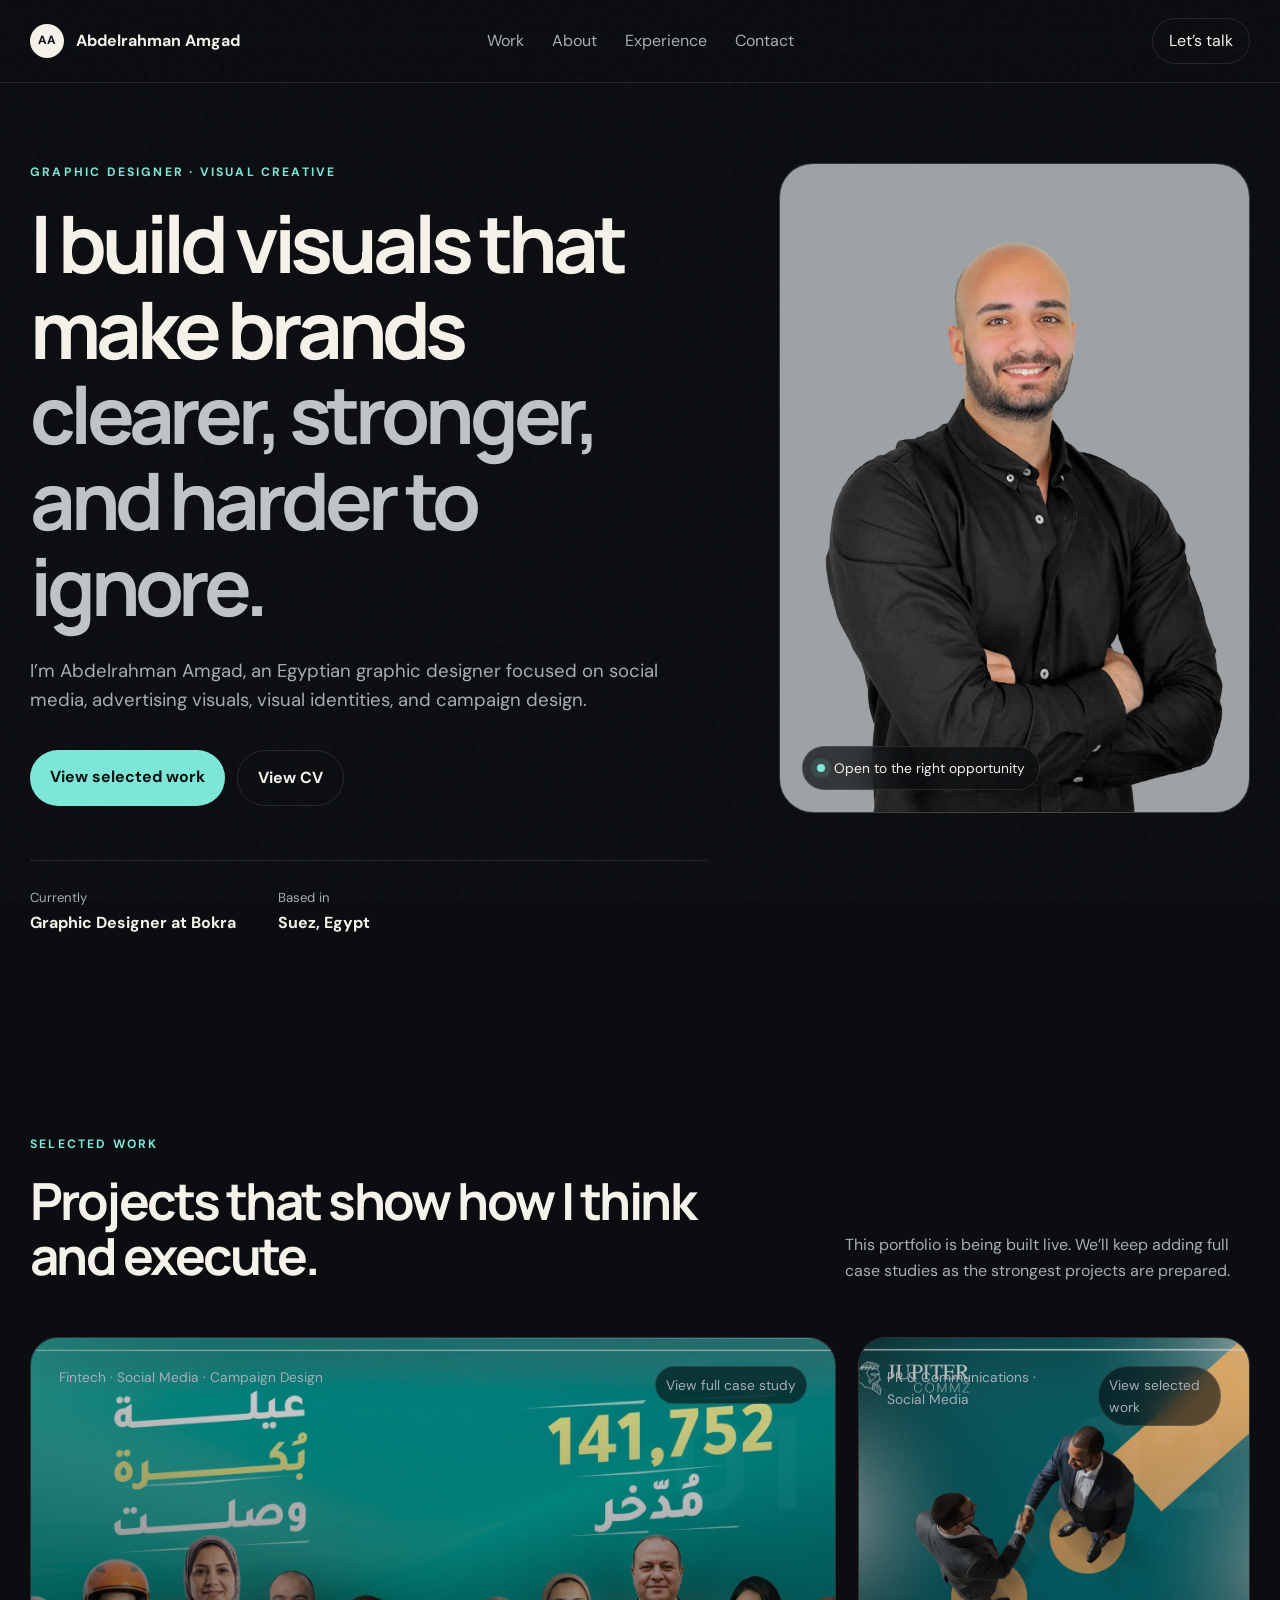
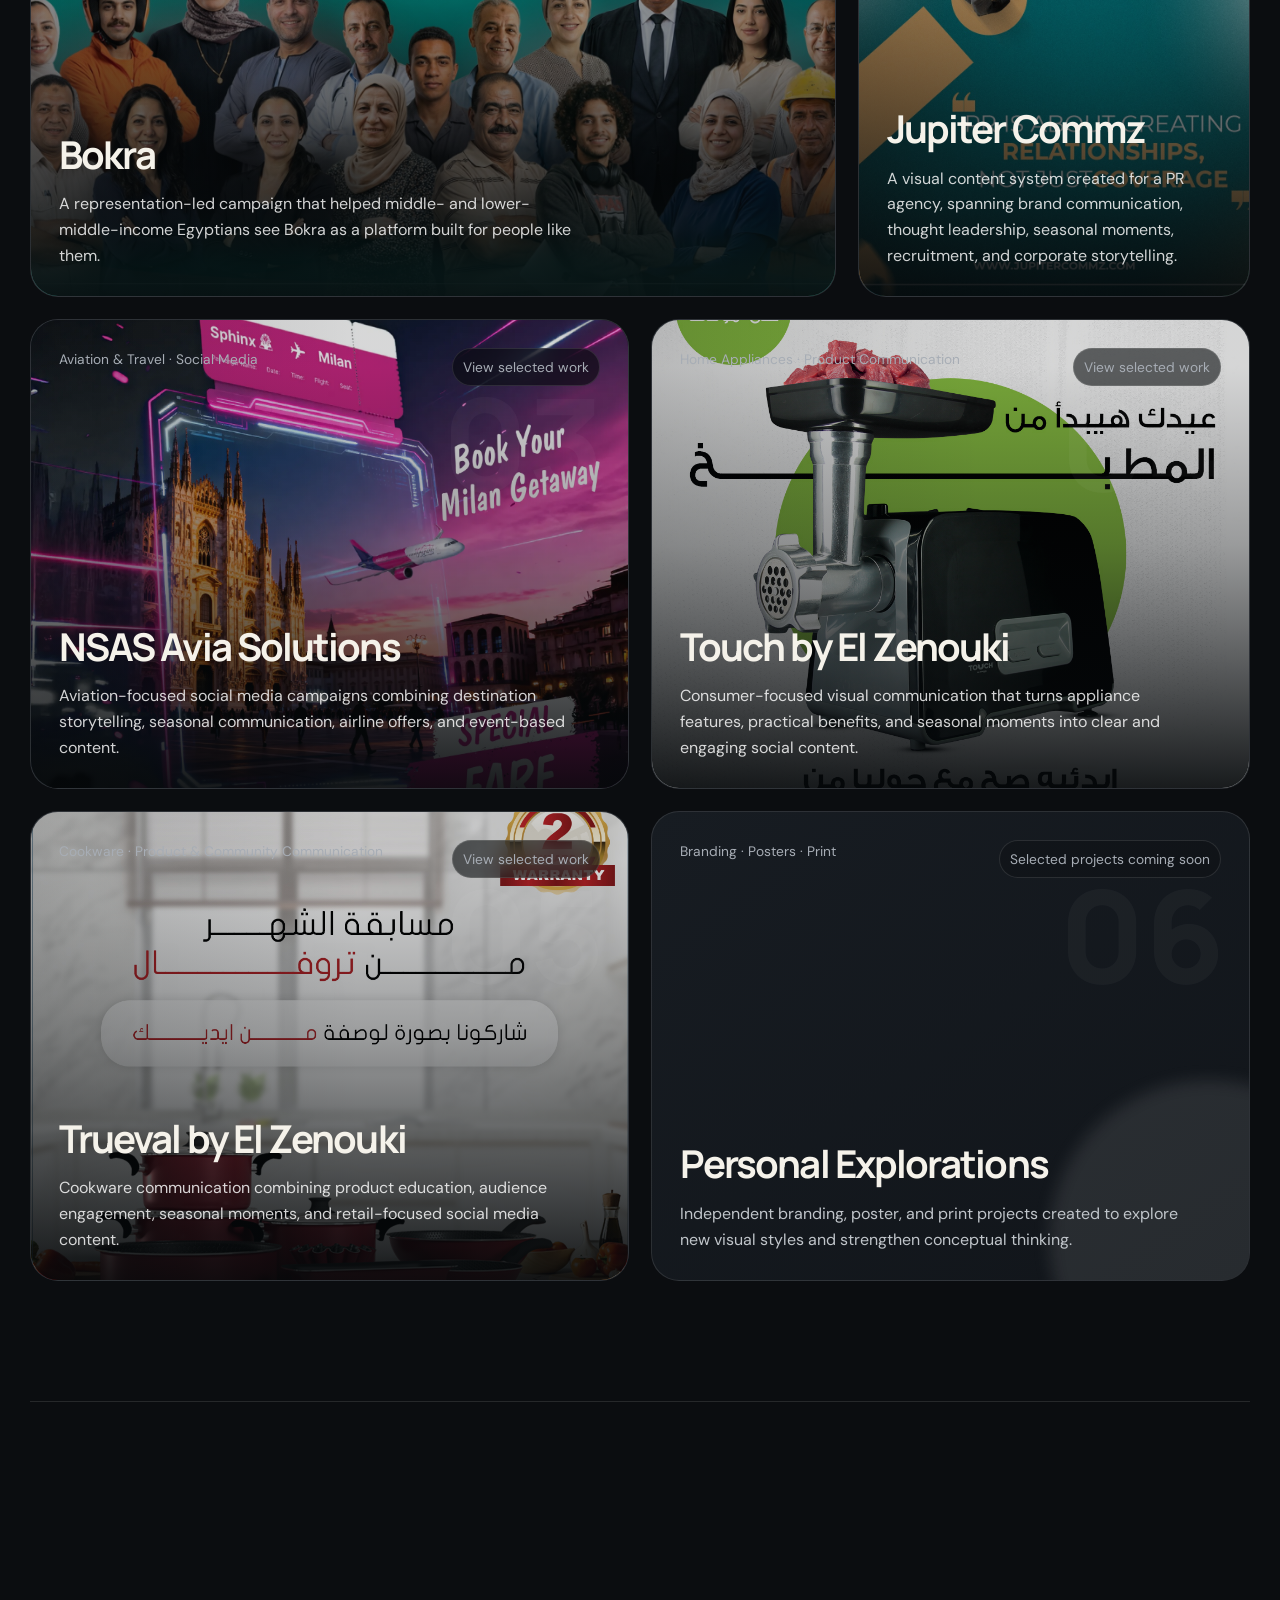
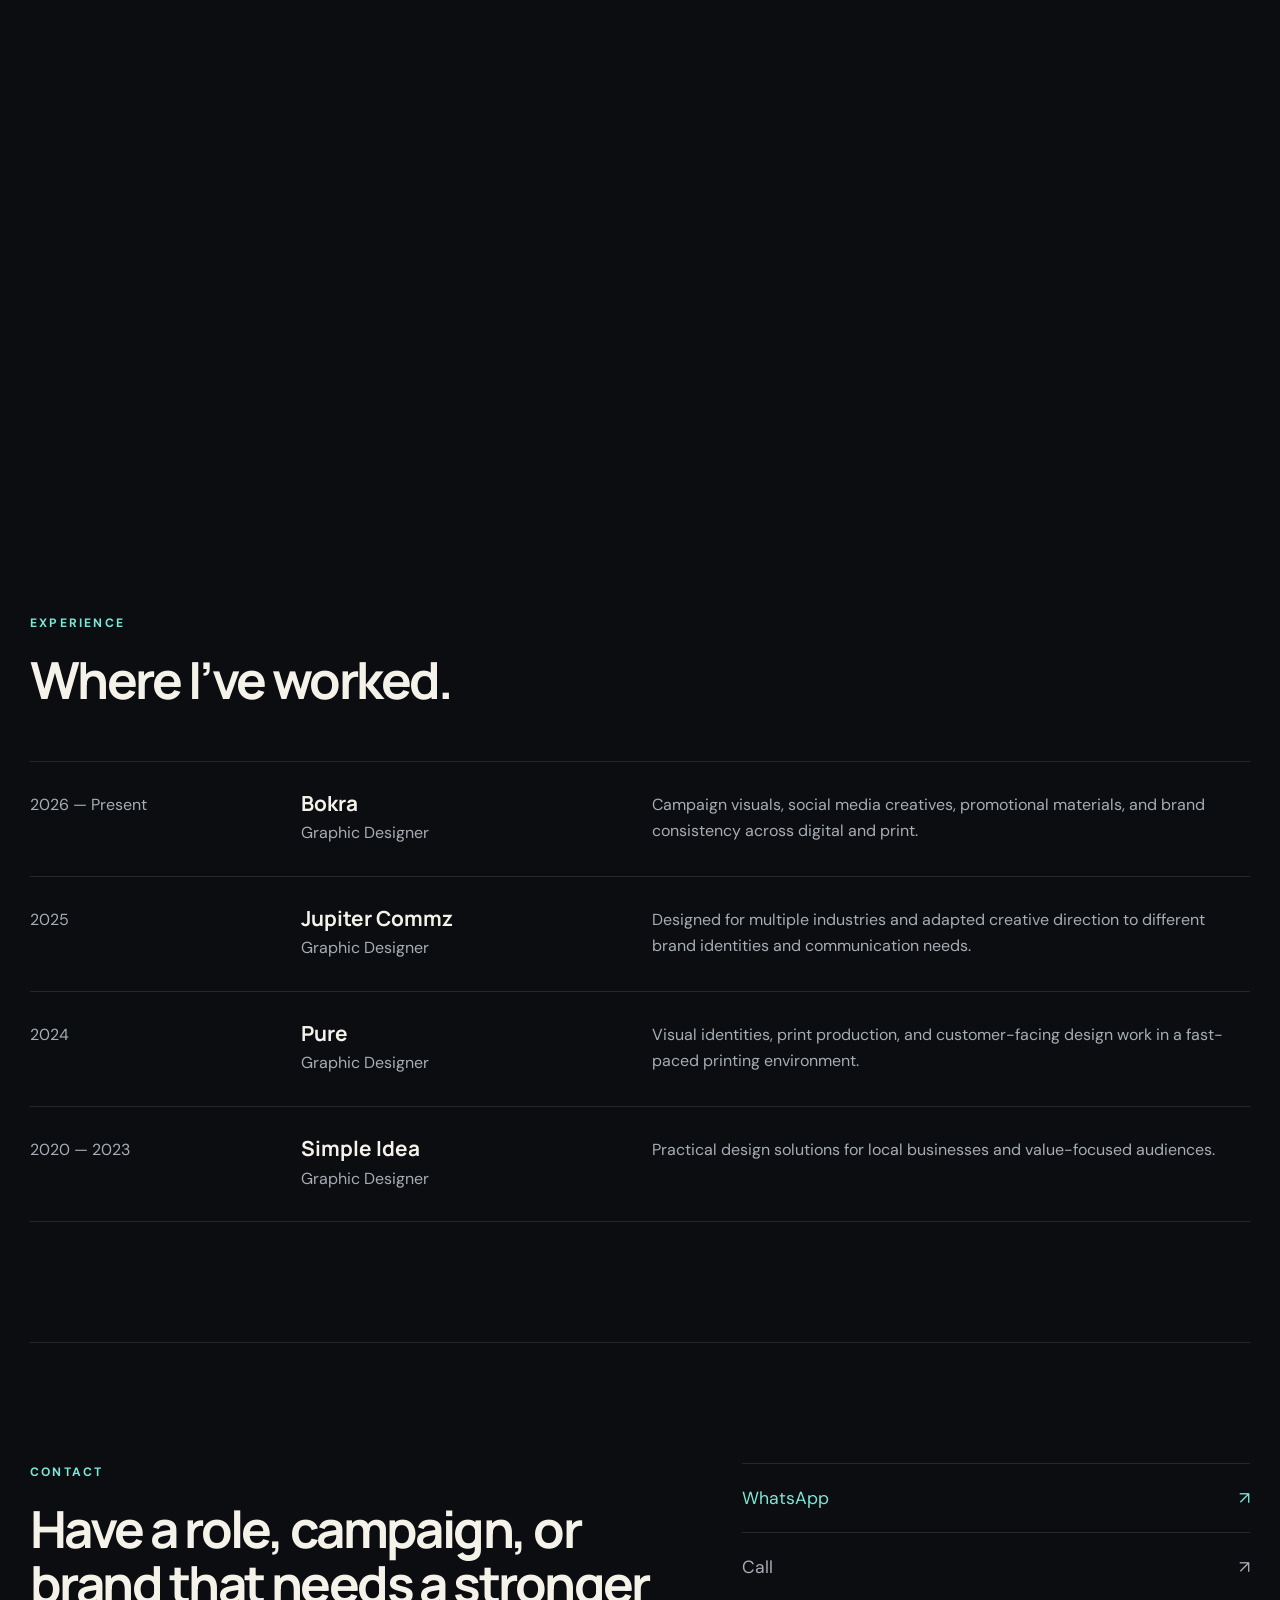
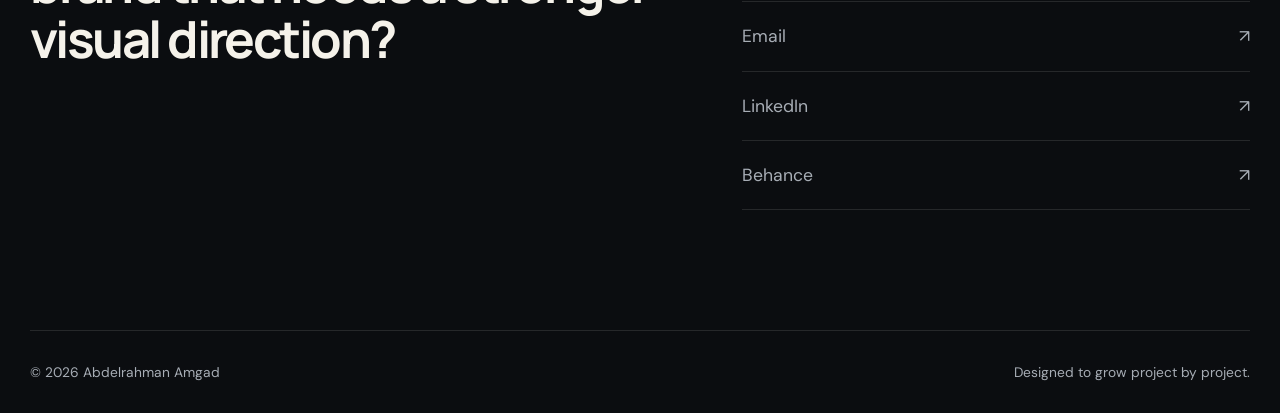
==== commit e3a87d00: "Add files via upload" ====
--- a/index.html
+++ b/index.html
@@ -1,216 +1,194 @@
 <!DOCTYPE html>
+
 <html lang="en">
 <head>
-  <meta charset="UTF-8" />
-  <meta name="viewport" content="width=device-width, initial-scale=1.0" />
-  <meta name="description" content="Abdelrahman Amgad — Graphic Designer focused on visual identities, advertising campaigns, and social media design." />
-  <title>Abdelrahman Amgad — Graphic Designer</title>
-  <link rel="preconnect" href="https://fonts.googleapis.com">
-  <link rel="preconnect" href="https://fonts.gstatic.com" crossorigin>
-  <link href="https://fonts.googleapis.com/css2?family=DM+Sans:wght@400;500;600;700&family=Manrope:wght@400;500;600;700;800&display=swap" rel="stylesheet">
-  <link rel="stylesheet" href="styles.css" />
-</head>
+<meta charset="utf-8"/>
+<meta content="width=device-width, initial-scale=1.0" name="viewport"/>
+<meta content="Abdelrahman Amgad — Graphic Designer focused on visual identities, advertising campaigns, and social media design." name="description"/>
+<title>Abdelrahman Amgad — Graphic Designer</title>
+<link href="https://fonts.googleapis.com" rel="preconnect"/>
+<link crossorigin="" href="https://fonts.gstatic.com" rel="preconnect"/>
+<link href="https://fonts.googleapis.com/css2?family=DM+Sans:wght@400;500;600;700&amp;family=Manrope:wght@400;500;600;700;800&amp;display=swap" rel="stylesheet"/>
+<link href="styles.css" rel="stylesheet">
+</link></head>
 <body>
-  <div class="noise"></div>
-
-  <header class="site-header">
-    <a class="brand" href="#home" aria-label="Back to top">
-      <span class="brand-mark">AA</span>
-      <span>Abdelrahman Amgad</span>
-    </a>
-
-    <nav class="desktop-nav" aria-label="Primary navigation">
-      <a href="#work">Work</a>
-      <a href="#about">About</a>
-      <a href="#experience">Experience</a>
-      <a href="#contact">Contact</a>
-    </nav>
-
-    <a class="header-cta" href="https://wa.me/201060569134" target="_blank" rel="noreferrer">Let’s talk</a>
-  </header>
-
-  <main>
-    <section id="home" class="hero section-shell">
-      <div class="hero-copy reveal">
-        <p class="eyebrow">GRAPHIC DESIGNER · VISUAL CREATIVE</p>
-        <h1>I build visuals that make brands <span>clearer, stronger, and harder to ignore.</span></h1>
-        <p class="hero-description">
+<div class="noise"></div>
+<header class="site-header">
+<a aria-label="Back to top" class="brand" href="#home">
+<span class="brand-mark">AA</span>
+<span>Abdelrahman Amgad</span>
+</a>
+<nav aria-label="Primary navigation" class="desktop-nav">
+<a href="#work">Work</a>
+<a href="#about">About</a>
+<a href="#experience">Experience</a>
+<a href="#contact">Contact</a>
+</nav>
+<a class="header-cta" href="https://wa.me/201060569134" rel="noreferrer" target="_blank">Let’s talk</a>
+</header>
+<main>
+<section class="hero section-shell" id="home">
+<div class="hero-copy reveal">
+<p class="eyebrow">GRAPHIC DESIGNER · VISUAL CREATIVE</p>
+<h1>I build visuals that make brands <span>clearer, stronger, and harder to ignore.</span></h1>
+<p class="hero-description">
           I’m Abdelrahman Amgad, an Egyptian graphic designer focused on social media,
           advertising visuals, visual identities, and campaign design.
         </p>
-
-        <div class="hero-actions">
-          <a class="button button-primary" href="#work">View selected work</a>
-          <a class="button button-secondary" href="assets/Abdelrahman-Amgad-CV.pdf" target="_blank">View CV</a>
-        </div>
-
-        <div class="hero-meta">
-          <div>
-            <span class="meta-label">Currently</span>
-            <strong>Graphic Designer at Bokra</strong>
-          </div>
-          <div>
-            <span class="meta-label">Based in</span>
-            <strong>Suez, Egypt</strong>
-          </div>
-        </div>
-      </div>
-
-      <div class="hero-visual reveal">
-        <div class="portrait-card">
-          <div class="portrait-glow"></div>
-          <img src="assets/abdelrahman-profile.webp" alt="Portrait of Abdelrahman Amgad" />
-          <div class="availability">
-            <span class="status-dot"></span>
+<div class="hero-actions">
+<a class="button button-primary" href="#work">View selected work</a>
+<a class="button button-secondary" href="assets/Abdelrahman-Amgad-CV.pdf" target="_blank">View CV</a>
+</div>
+<div class="hero-meta">
+<div>
+<span class="meta-label">Currently</span>
+<strong>Graphic Designer at Bokra</strong>
+</div>
+<div>
+<span class="meta-label">Based in</span>
+<strong>Suez, Egypt</strong>
+</div>
+</div>
+</div>
+<div class="hero-visual reveal">
+<div class="portrait-card">
+<div class="portrait-glow"></div>
+<img alt="Portrait of Abdelrahman Amgad" src="assets/abdelrahman-profile.webp"/>
+<div class="availability">
+<span class="status-dot"></span>
             Open to the right opportunity
           </div>
-        </div>
-      </div>
-    </section>
-
-    <section id="work" class="section-shell section-block">
-      <div class="section-heading reveal">
-        <div>
-          <p class="eyebrow">SELECTED WORK</p>
-          <h2>Projects that show how I think and execute.</h2>
-        </div>
-        <p>
+</div>
+</div>
+</section>
+<section class="section-shell section-block" id="work">
+<div class="section-heading reveal">
+<div>
+<p class="eyebrow">SELECTED WORK</p>
+<h2>Projects that show how I think and execute.</h2>
+</div>
+<p>
           This portfolio is being built live. We’ll keep adding full case studies as the strongest
           projects are prepared.
         </p>
-      </div>
-
-      <div id="projectsGrid" class="projects-grid"></div>
-    </section>
-
-    <section id="about" class="section-shell section-block about-grid">
-      <div class="about-statement reveal">
-        <p class="eyebrow">ABOUT ME</p>
-        <h2>I combine visual craft with practical marketing thinking.</h2>
-      </div>
-
-      <div class="about-copy reveal">
-        <p>
+</div>
+<div class="projects-grid" id="projectsGrid"></div>
+</section>
+<section class="section-shell section-block about-grid" id="about">
+<div class="about-statement reveal">
+<p class="eyebrow">ABOUT ME</p>
+<h2>I combine visual craft with practical marketing thinking.</h2>
+</div>
+<div class="about-copy reveal">
+<p>
           I create social media visuals, advertising campaigns, and brand systems that help companies
           communicate clearly and build a recognizable visual presence.
         </p>
-        <p>
+<p>
           My experience across fintech, PR, travel, retail, and print taught me how to adapt one strong
           visual idea to different audiences and brand personalities.
         </p>
-
-        <div class="about-signature" aria-label="Abdelrahman Amgad signature">
-          <span>Abdelrahman Amgad</span>
-          <img src="assets/abdelrahman-signature-mark.png" alt="" />
-        </div>
-
-        <div class="skills-list">
-          <span>Art Direction</span>
-          <span>Social Media Design</span>
-          <span>Key Visuals</span>
-          <span>Brand Identity</span>
-          <span>Print Design</span>
-          <span>Motion Basics</span>
-          <span>AI-Assisted Workflow</span>
-        </div>
-      </div>
-    </section>
-
-    <section id="experience" class="section-shell section-block">
-      <div class="section-heading compact reveal">
-        <div>
-          <p class="eyebrow">EXPERIENCE</p>
-          <h2>Where I’ve worked.</h2>
-        </div>
-      </div>
-
-      <div class="experience-list">
-        <article class="experience-row reveal">
-          <div class="experience-date">2026 — Present</div>
-          <div>
-            <h3>Bokra</h3>
-            <p>Graphic Designer</p>
-          </div>
-          <p class="experience-summary">Campaign visuals, social media creatives, promotional materials, and brand consistency across digital and print.</p>
-        </article>
-
-        <article class="experience-row reveal">
-          <div class="experience-date">2025</div>
-          <div>
-            <h3>Jupiter Commz</h3>
-            <p>Graphic Designer</p>
-          </div>
-          <p class="experience-summary">Designed for multiple industries and adapted creative direction to different brand identities and communication needs.</p>
-        </article>
-
-        <article class="experience-row reveal">
-          <div class="experience-date">2024</div>
-          <div>
-            <h3>Pure</h3>
-            <p>Graphic Designer</p>
-          </div>
-          <p class="experience-summary">Visual identities, print production, and customer-facing design work in a fast-paced printing environment.</p>
-        </article>
-
-        <article class="experience-row reveal">
-          <div class="experience-date">2020 — 2023</div>
-          <div>
-            <h3>Simple Idea</h3>
-            <p>Graphic Designer</p>
-          </div>
-          <p class="experience-summary">Practical design solutions for local businesses and value-focused audiences.</p>
-        </article>
-      </div>
-    </section>
-
-    <section id="contact" class="section-shell section-block contact-section reveal">
-      <div>
-        <p class="eyebrow">CONTACT</p>
-        <h2>Have a role, campaign, or brand that needs a stronger visual direction?</h2>
-      </div>
-
-      <div class="contact-actions">
-        <a class="contact-link primary-contact" href="https://wa.me/201060569134" target="_blank" rel="noreferrer">
+<div aria-label="Abdelrahman Amgad signature" class="about-signature">
+<span>Abdelrahman Amgad</span>
+<img alt="" src="assets/abdelrahman-signature-mark.png"/>
+</div>
+<div class="skills-list">
+<span>Art Direction</span>
+<span>Social Media Design</span>
+<span>Key Visuals</span>
+<span>Brand Identity</span>
+<span>Print Design</span>
+<span>Motion Basics</span>
+<span>AI-Assisted Workflow</span>
+</div>
+</div>
+</section>
+<section class="section-shell section-block" id="experience">
+<div class="section-heading compact reveal">
+<div>
+<p class="eyebrow">EXPERIENCE</p>
+<h2>Where I’ve worked.</h2>
+</div>
+</div>
+<div class="experience-list">
+<article class="experience-row reveal">
+<div class="experience-date">2026 — Present</div>
+<div>
+<h3>Bokra</h3>
+<p>Graphic Designer</p>
+</div>
+<p class="experience-summary">Campaign visuals, social media creatives, promotional materials, and brand consistency across digital and print.</p>
+</article>
+<article class="experience-row reveal">
+<div class="experience-date">2025</div>
+<div>
+<h3>Jupiter Commz</h3>
+<p>Graphic Designer</p>
+</div>
+<p class="experience-summary">Designed for multiple industries and adapted creative direction to different brand identities and communication needs.</p>
+</article>
+<article class="experience-row reveal">
+<div class="experience-date">2024</div>
+<div>
+<h3>Pure</h3>
+<p>Graphic Designer</p>
+</div>
+<p class="experience-summary">Visual identities, print production, and customer-facing design work in a fast-paced printing environment.</p>
+</article>
+<article class="experience-row reveal">
+<div class="experience-date">2020 — 2023</div>
+<div>
+<h3>Simple Idea</h3>
+<p>Graphic Designer</p>
+</div>
+<p class="experience-summary">Practical design solutions for local businesses and value-focused audiences.</p>
+</article>
+</div>
+</section>
+<section class="section-shell section-block contact-section reveal" id="contact">
+<div>
+<p class="eyebrow">CONTACT</p>
+<h2>Have a role, campaign, or brand that needs a stronger visual direction?</h2>
+</div>
+<div class="contact-actions">
+<a class="contact-link primary-contact" href="https://wa.me/201060569134" rel="noreferrer" target="_blank">
           WhatsApp
           <span>↗</span>
-        </a>
-        <a class="contact-link" href="tel:+201060569134">
+</a>
+<a class="contact-link" href="tel:+201060569134">
           Call
           <span>↗</span>
-        </a>
-        <a class="contact-link" href="mailto:abdelrahmanamgadabobaker@gmail.com">
+</a>
+<a class="contact-link" href="mailto:abdelrahmanamgadabobaker@gmail.com">
           Email
           <span>↗</span>
-        </a>
-        <a class="contact-link" href="https://www.linkedin.com/in/abdelrahman-amgad-473862315/" target="_blank" rel="noreferrer">
+</a>
+<a class="contact-link" href="https://www.linkedin.com/in/abdelrahman-amgad-473862315/" rel="noreferrer" target="_blank">
           LinkedIn
           <span>↗</span>
-        </a>
-        <a class="contact-link" href="https://www.behance.net/Abdelrahmvn1" target="_blank" rel="noreferrer">
+</a>
+<a class="contact-link" href="https://www.behance.net/Abdelrahmvn1" rel="noreferrer" target="_blank">
           Behance
           <span>↗</span>
-        </a>
-      </div>
-    </section>
-  </main>
-
-  <footer class="site-footer section-shell">
-    <span>© <span id="year"></span> Abdelrahman Amgad</span>
-    <span>Designed to grow project by project.</span>
-  </footer>
-
-  <div id="projectModal" class="modal" aria-hidden="true">
-    <button class="modal-backdrop" aria-label="Close project details"></button>
-    <div class="modal-panel" role="dialog" aria-modal="true" aria-labelledby="modalTitle">
-      <button class="modal-close" aria-label="Close">×</button>
-      <p id="modalKicker" class="eyebrow"></p>
-      <h2 id="modalTitle"></h2>
-      <p id="modalDescription" class="modal-description"></p>
-      <div id="modalTags" class="skills-list"></div>
-      <div class="coming-note">Full case study will be added here as we build the portfolio.</div>
-    </div>
-  </div>
-
-  <script src="script.js"></script>
+</a>
+</div>
+</section>
+</main>
+<footer class="site-footer section-shell">
+<span>© <span id="year"></span> Abdelrahman Amgad</span>
+<span>Designed to grow project by project.</span>
+</footer>
+<div aria-hidden="true" class="modal" id="projectModal">
+<button aria-label="Close project details" class="modal-backdrop"></button>
+<div aria-labelledby="modalTitle" aria-modal="true" class="modal-panel" role="dialog">
+<button aria-label="Close" class="modal-close">×</button>
+<p class="eyebrow" id="modalKicker"></p>
+<h2 id="modalTitle"></h2>
+<p class="modal-description" id="modalDescription"></p>
+<div class="skills-list" id="modalTags"></div>
+<div class="coming-note">Full case study will be added here as we build the portfolio.</div>
+</div>
+</div>
+<script src="script.js"></script>
 </body>
 </html>
--- a/styles.css
+++ b/styles.css
@@ -2531,3 +2531,306 @@
     gap: 12px;
   }
 }
+
+
+/* =========================================================
+   Version 22 — dynamic project pacing and reduced fatigue
+   ========================================================= */
+.reading-progress {
+  position: fixed;
+  inset: 0 0 auto;
+  height: 3px;
+  z-index: 9999;
+  pointer-events: none;
+  background: rgba(255,255,255,.045);
+}
+.reading-progress span {
+  display: block;
+  width: 0;
+  height: 100%;
+  background: #00b8ae;
+  box-shadow: 0 0 18px rgba(0,184,174,.85);
+  transition: width .08s linear;
+}
+.project-page main { overflow: clip; }
+.project-page .rhythm-section { position: relative; isolation: isolate; }
+.project-page .rhythm-alt::before {
+  content: "";
+  position: absolute;
+  z-index: -1;
+  inset: 18px max(18px, calc((100vw - 1320px) / 2));
+  border-radius: 30px;
+  background:
+    radial-gradient(circle at 10% 5%, rgba(0,184,174,.09), transparent 33%),
+    rgba(255,255,255,.018);
+  border: 1px solid rgba(255,255,255,.055);
+}
+.project-page .case-header,
+.project-page .bokra-overview-hero {
+  min-height: min(88vh, 900px);
+  display: grid;
+  align-content: center;
+  position: relative;
+}
+.scroll-cue {
+  position: absolute;
+  bottom: 32px;
+  left: max(24px, calc((100vw - 1320px) / 2));
+  color: var(--muted);
+  font-size: .69rem;
+  font-weight: 800;
+  letter-spacing: .16em;
+  text-decoration: none;
+  opacity: .78;
+  animation: scrollCueFloat 2.2s ease-in-out infinite;
+}
+@keyframes scrollCueFloat {
+  0%, 100% { transform: translateY(0); }
+  50% { transform: translateY(7px); }
+}
+.project-page .case-header h1,
+.project-page .bokra-overview-hero h1 {
+  max-width: 1050px;
+  text-wrap: balance;
+}
+.project-page .case-copy > p,
+.project-page .case-copy p,
+.project-page .bokra-section-head > p {
+  max-width: 660px;
+  text-wrap: pretty;
+}
+.project-page .slider-card,
+.project-page .portfolio-shot,
+.project-page [data-lightbox] { cursor: zoom-in; }
+.project-page .slider-card img,
+.project-page .portfolio-shot img,
+.project-page [data-lightbox] img {
+  transition: transform .65s cubic-bezier(.2,.7,.2,1), filter .45s ease;
+}
+.project-page .slider-card:hover img,
+.project-page .portfolio-shot:hover img,
+.project-page [data-lightbox]:hover img {
+  transform: scale(1.025);
+  filter: saturate(1.04) contrast(1.02);
+}
+.project-page .slider-toolbar,
+.project-page .product-group-head,
+.project-page .case-section-grid { row-gap: 26px; }
+.project-page .statement-section {
+  min-height: 64vh;
+  display: grid;
+  align-items: center;
+}
+.project-page .statement-section h2 {
+  font-size: clamp(2.8rem, 6.4vw, 7.4rem);
+  max-width: 1100px;
+  line-height: .98;
+  letter-spacing: -.065em;
+  text-wrap: balance;
+}
+.project-page .statement-section p:not(.eyebrow) {
+  font-size: clamp(1rem, 1.35vw, 1.3rem);
+  max-width: 640px;
+}
+.project-page .project-signature {
+  min-height: 42vh;
+  align-content: center;
+}
+@media (min-width: 980px) {
+  .project-page .case-section-grid > .case-number {
+    position: sticky;
+    top: 110px;
+    align-self: start;
+  }
+}
+@media (max-width: 760px) {
+  .project-page .case-header,
+  .project-page .bokra-overview-hero { min-height: 76vh; }
+  .scroll-cue { bottom: 22px; left: 22px; }
+  .project-page .rhythm-alt::before { inset: 8px; border-radius: 22px; }
+  .project-page .statement-section { min-height: 52vh; }
+}
+@media (prefers-reduced-motion: reduce) {
+  .scroll-cue { animation: none; }
+  .project-page .slider-card img,
+  .project-page .portfolio-shot img,
+  .project-page [data-lightbox] img { transition: none; }
+}
+
+/* Version 23 — final typography, alignment, and copy polish */
+:root{--copy-width:62ch;--copy-width-narrow:48ch}
+.project-page{-webkit-font-smoothing:antialiased;text-rendering:optimizeLegibility}
+.project-page .text-balance{text-wrap:balance}
+.project-page p{font-size:clamp(1rem,.92rem + .18vw,1.125rem);line-height:1.72;letter-spacing:-.012em}
+.project-page .copy-short{max-width:var(--copy-width-narrow)}
+.project-page .copy-medium,.project-page .copy-long{max-width:var(--copy-width)}
+.project-page .copy-long{line-height:1.78}
+.project-page h1{font-size:clamp(3.2rem,7vw,8.4rem);line-height:.94;letter-spacing:-.072em}
+.project-page h2{font-size:clamp(2.35rem,4.8vw,5.6rem);line-height:1;letter-spacing:-.058em}
+.project-page h3{font-size:clamp(1.55rem,2.6vw,3rem);line-height:1.08;letter-spacing:-.042em}
+.project-page h4{font-size:clamp(1.18rem,1.5vw,1.55rem);line-height:1.2;letter-spacing:-.025em}
+.project-page .eyebrow,.project-page .case-number,.project-page .meta-label{font-size:.72rem;line-height:1.2;letter-spacing:.15em}
+.project-page .case-header,.project-page .bokra-overview-hero,.project-page .case-section-grid,.project-page .slider-toolbar,.project-page .product-group-head,.project-page .bokra-section-head{align-items:start}
+.project-page .case-copy,.project-page .case-copy>*,.project-page .slider-toolbar>div:first-child,.project-page .product-group-head>div,.project-page .bokra-section-head>div{min-width:0}
+.project-page .case-copy>*+*,.project-page .product-work-heading>*+*,.project-page .social-category-head>*+*{margin-top:14px}
+.project-page .slider-toolbar h3,.project-page .product-group-head h4,.project-page .bokra-section-head h2{margin-bottom:0}
+.project-page .slider-toolbar p,.project-page .product-group-head p,.project-page .bokra-section-head>p{margin-top:0}
+.project-page .slider-toolbar,.project-page .product-group-head{margin-bottom:28px}
+.project-page .case-section-grid{column-gap:clamp(38px,6vw,96px)}
+.project-page .case-section,.project-page .bokra-gallery-section{padding-top:clamp(68px,8vw,118px);padding-bottom:clamp(68px,8vw,118px)}
+.project-page .case-header{padding-top:clamp(128px,14vw,190px);padding-bottom:clamp(92px,10vw,150px)}
+.project-page .statement-section p:not(.eyebrow){font-size:clamp(1.05rem,1rem + .25vw,1.28rem);line-height:1.65}
+.project-page figcaption{font-size:.84rem;line-height:1.45}
+.project-page .slider-card figcaption,.project-page .portfolio-shot figcaption{gap:10px}
+.project-page .slider-count{white-space:nowrap}
+@media(max-width:980px){.project-page .case-section-grid,.project-page .bokra-section-head{grid-template-columns:1fr}.project-page .case-number{margin-bottom:8px}.project-page .slider-toolbar{gap:20px}}
+@media(max-width:700px){.project-page h1{font-size:clamp(2.8rem,15vw,5rem);line-height:.96}.project-page h2{font-size:clamp(2.15rem,11vw,3.8rem)}.project-page h3{font-size:clamp(1.5rem,7vw,2.35rem)}.project-page p{font-size:1rem;line-height:1.68}.project-page .case-section,.project-page .bokra-gallery-section{padding-top:58px;padding-bottom:58px}.project-page .slider-toolbar,.project-page .product-group-head{margin-bottom:22px}}
+
+
+/* =========================================================
+   Version 24 — slider direction and container alignment fix
+   ========================================================= */
+
+:root {
+  --site-gutter: clamp(22px, 4vw, 56px);
+  --site-max: 1320px;
+  --panel-radius: 28px;
+}
+
+.project-page .section-inner {
+  width: min(calc(100% - (var(--site-gutter) * 2)), var(--site-max));
+  margin-inline: auto;
+  position: relative;
+  z-index: 1;
+}
+
+.project-page .contained-section {
+  padding-inline: 0 !important;
+}
+
+.project-page .project-content-panel {
+  width: 100%;
+  box-sizing: border-box;
+  overflow: hidden;
+  border-radius: var(--panel-radius);
+  border: 1px solid rgba(255,255,255,.07);
+  background:
+    radial-gradient(circle at 8% 0%, rgba(0,184,174,.075), transparent 30%),
+    rgba(255,255,255,.018);
+  padding: clamp(22px, 3vw, 42px);
+}
+
+.project-page .aligned-block,
+.project-page .slider-track,
+.project-page .bokra-slider-track,
+.project-page .project-slider,
+.project-page .bokra-slider {
+  width: 100%;
+  max-width: 100%;
+  box-sizing: border-box;
+}
+
+.project-page .slider-toolbar,
+.project-page .product-group-head,
+.project-page .bokra-section-head,
+.project-page .social-category-head,
+.project-page .product-work-heading {
+  margin-inline: 0 !important;
+  padding-inline: 0 !important;
+}
+
+.project-page .slider-toolbar > *,
+.project-page .product-group-head > *,
+.project-page .bokra-section-head > *,
+.project-page .social-category-head > *,
+.project-page .product-work-heading > * {
+  margin-left: 0 !important;
+  margin-right: 0 !important;
+}
+
+.project-page .slider-toolbar h2,
+.project-page .slider-toolbar h3,
+.project-page .slider-toolbar h4,
+.project-page .product-group-head h2,
+.project-page .product-group-head h3,
+.project-page .product-group-head h4,
+.project-page .bokra-section-head h2,
+.project-page .bokra-section-head h3,
+.project-page .social-category-head h2,
+.project-page .social-category-head h3,
+.project-page .product-work-heading h2,
+.project-page .product-work-heading h3,
+.project-page .slider-toolbar p,
+.project-page .product-group-head p,
+.project-page .bokra-section-head p,
+.project-page .social-category-head p,
+.project-page .product-work-heading p {
+  max-width: 62ch;
+}
+
+.project-page .force-ltr-slider,
+.project-page .bokra-slider,
+.project-page .bokra-slider-track {
+  direction: ltr !important;
+}
+
+.project-page .force-ltr-slider {
+  scroll-snap-type: x mandatory;
+  overflow-x: auto;
+  overscroll-behavior-inline: contain;
+}
+
+.project-page .force-ltr-slider > * {
+  direction: ltr;
+  scroll-snap-align: start;
+}
+
+.project-page .slider-controls,
+.project-page .bokra-slider-controls {
+  direction: ltr;
+}
+
+.project-page .slider-prev,
+.project-page .slider-next,
+.project-page [data-prev],
+.project-page [data-next] {
+  flex: 0 0 auto;
+}
+
+.project-page .rhythm-alt::before {
+  inset-inline: max(18px, calc((100vw - var(--site-max)) / 2));
+}
+
+/* Keep all visible copy inside its section/panel boundary. */
+.project-page .rhythm-section > .section-inner,
+.project-page .statement-section > .section-inner,
+.project-page .project-signature > .section-inner {
+  overflow: hidden;
+}
+
+.project-page .section-inner > * {
+  max-width: 100%;
+}
+
+.project-page .case-copy,
+.project-page .case-copy > *,
+.project-page .slider-toolbar,
+.project-page .product-group-head,
+.project-page .bokra-section-head {
+  box-sizing: border-box;
+}
+
+@media (max-width: 760px) {
+  :root {
+    --site-gutter: 16px;
+    --panel-radius: 20px;
+  }
+
+  .project-page .project-content-panel {
+    padding: 18px;
+  }
+
+  .project-page .section-inner {
+    width: calc(100% - 32px);
+  }
+}
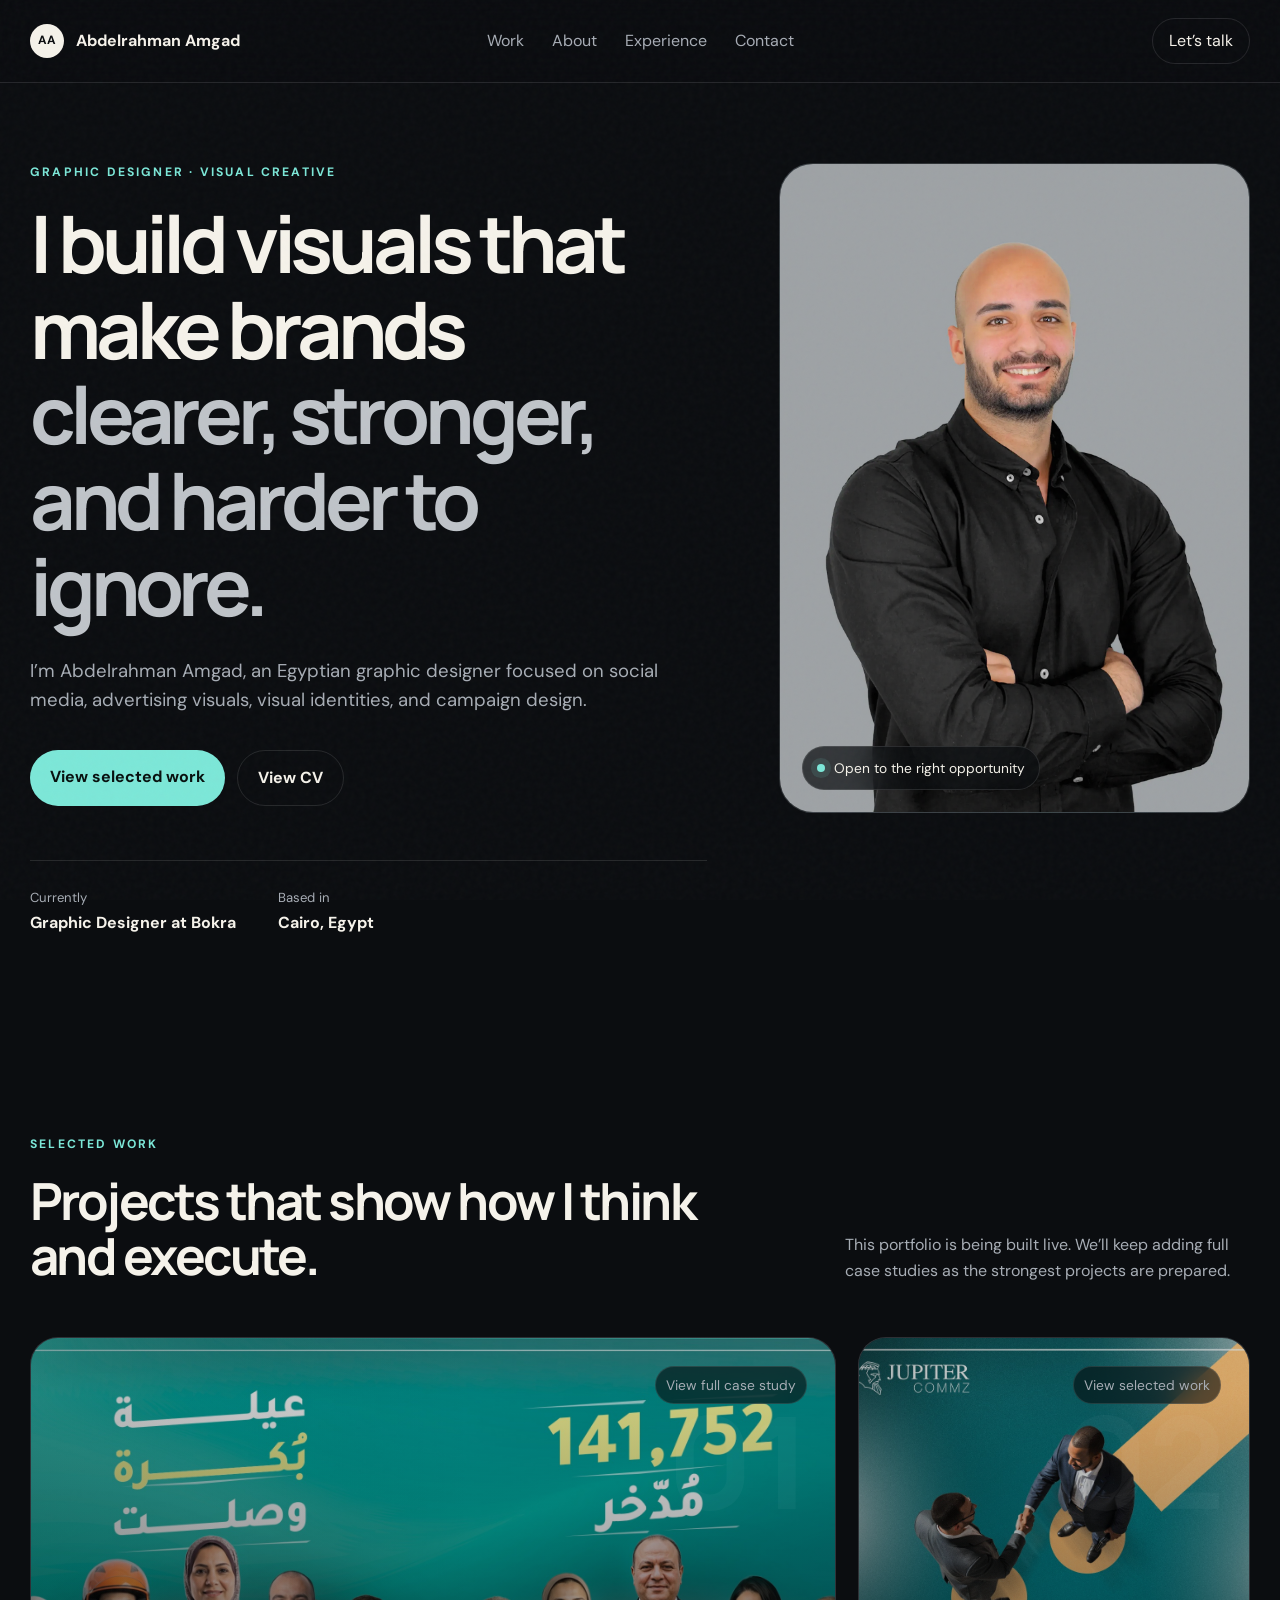
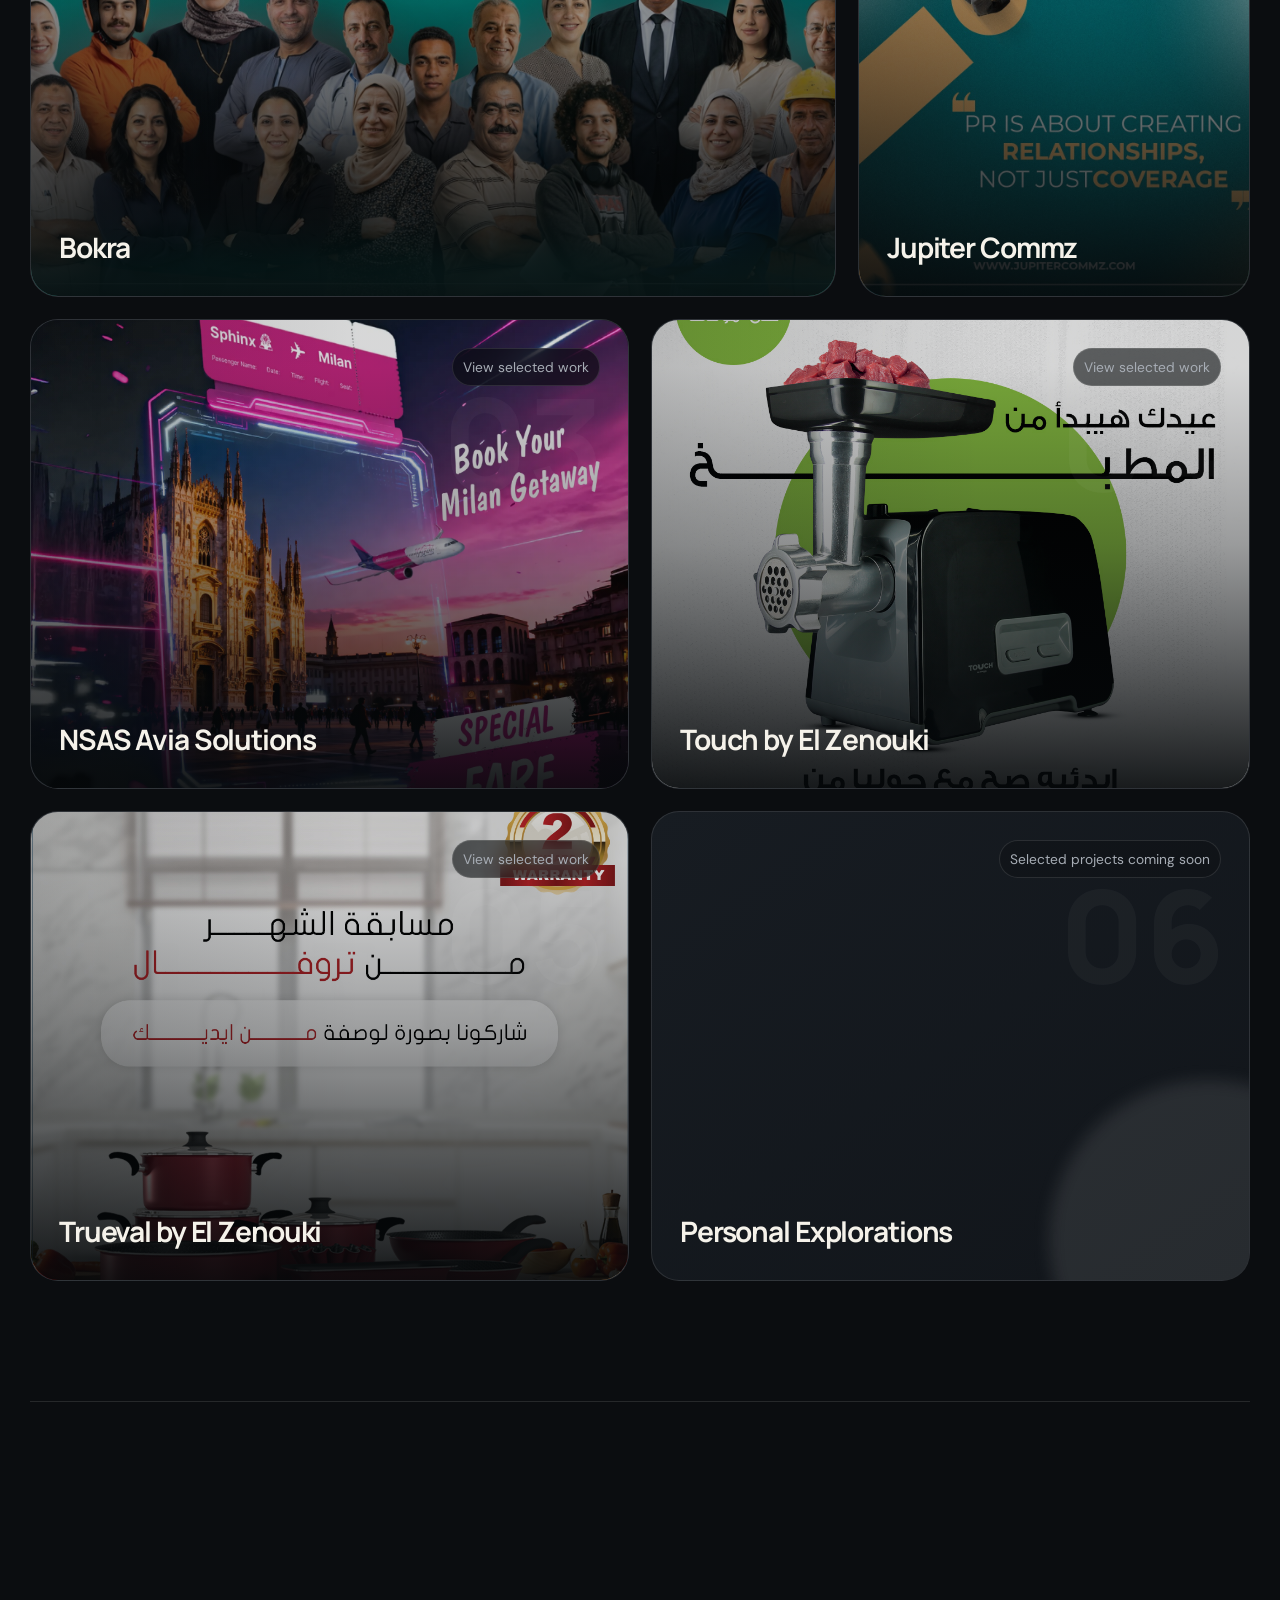
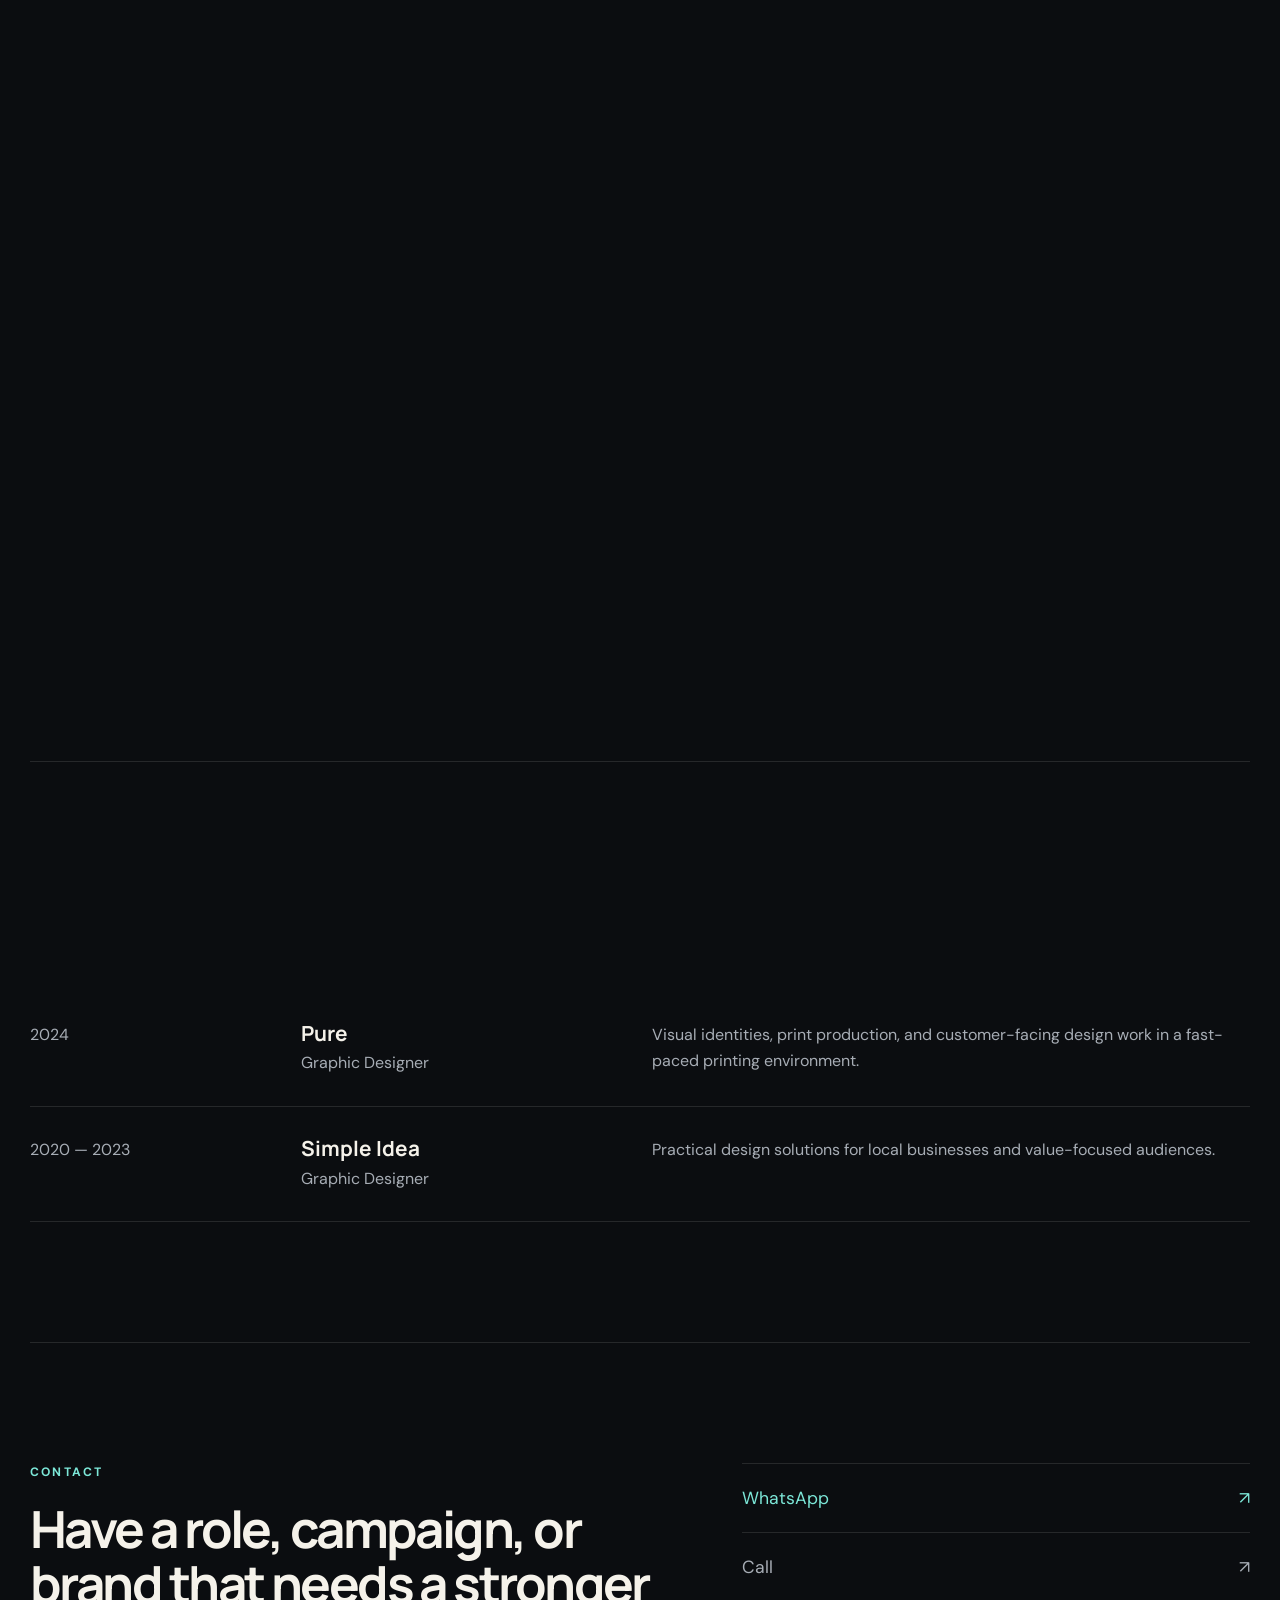
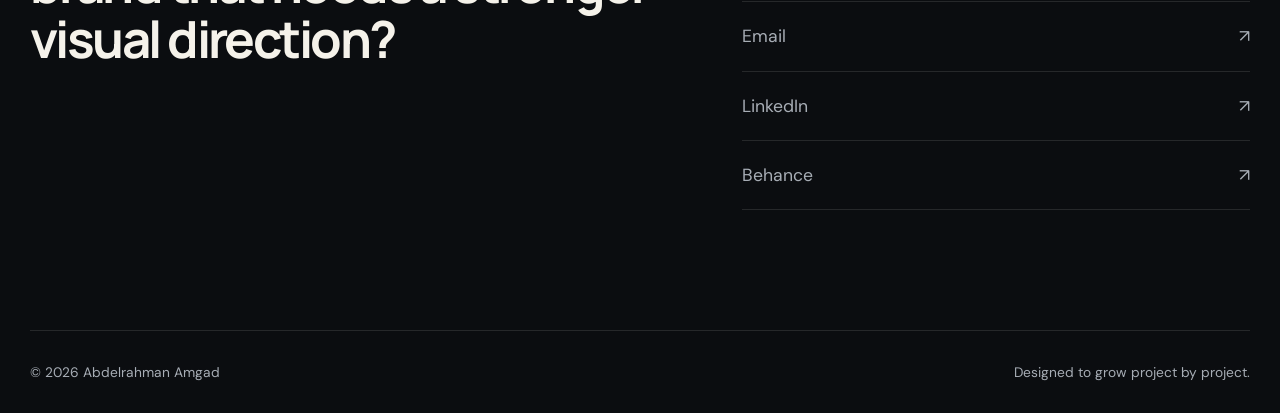
==== commit 9d6f0be3: "Add files via upload" ====
--- a/index.html
+++ b/index.html
@@ -9,8 +9,8 @@
 <link href="https://fonts.googleapis.com" rel="preconnect"/>
 <link crossorigin="" href="https://fonts.gstatic.com" rel="preconnect"/>
 <link href="https://fonts.googleapis.com/css2?family=DM+Sans:wght@400;500;600;700&amp;family=Manrope:wght@400;500;600;700;800&amp;display=swap" rel="stylesheet"/>
-<link href="styles.css" rel="stylesheet">
-</link></head>
+<link href="styles.css" rel="stylesheet"/>
+</head>
 <body>
 <div class="noise"></div>
 <header class="site-header">
@@ -46,7 +46,7 @@
 </div>
 <div>
 <span class="meta-label">Based in</span>
-<strong>Suez, Egypt</strong>
+<strong>Cairo, Egypt</strong>
 </div>
 </div>
 </div>
--- a/styles.css
+++ b/styles.css
@@ -2834,3 +2834,224 @@
     width: calc(100% - 32px);
   }
 }
+
+
+/* =========================================================
+   Version 25.1 — project scale + home titles + slider controls
+   ========================================================= */
+
+/* Home: keep project cards focused on the company name. */
+.home-page .project-bottom h3,
+body:not(.project-page) .project-bottom h3 {
+  font-size: clamp(1.55rem, 2.2vw, 2.65rem);
+  line-height: 1.08;
+  letter-spacing: -.04em;
+  max-width: 440px;
+}
+
+body:not(.project-page) .project-bottom p {
+  display: none;
+}
+
+/* Project galleries: slightly smaller artwork with breathing room. */
+.project-page .slider-track {
+  gap: clamp(16px, 1.8vw, 24px);
+  justify-content: flex-start;
+}
+
+.project-page .slider-card {
+  flex-basis: clamp(260px, 34vw, 430px);
+  max-width: 430px;
+  height: auto;
+  aspect-ratio: auto;
+  display: grid;
+  place-items: center;
+  background: rgba(255,255,255,.025);
+  padding: clamp(8px, 1vw, 14px);
+  cursor: zoom-in;
+}
+
+.project-page .slider-card-story {
+  flex-basis: clamp(210px, 24vw, 310px);
+  max-width: 310px;
+}
+
+.project-page .slider-card img {
+  width: 100%;
+  height: auto;
+  max-height: min(72vh, 720px);
+  object-fit: contain !important;
+  object-position: center;
+  transform: none !important;
+}
+
+.project-page .slider-card:hover img {
+  transform: none !important;
+}
+
+/* Clear, reliable previous/next controls. */
+.project-page .slider-arrows {
+  direction: ltr;
+  display: flex;
+  align-items: center;
+  gap: 12px;
+  flex: 0 0 auto;
+}
+
+.project-page .slider-arrow {
+  width: auto;
+  min-width: 112px;
+  height: 48px;
+  padding: 0 16px;
+  border-radius: 999px;
+  display: inline-flex;
+  align-items: center;
+  justify-content: center;
+  gap: 9px;
+  white-space: nowrap;
+  font: inherit;
+  line-height: 1;
+  position: relative;
+  z-index: 4;
+  pointer-events: auto;
+  touch-action: manipulation;
+}
+
+.project-page .slider-arrow small {
+  display: inline-block;
+  font-size: .68rem;
+  font-weight: 800;
+  letter-spacing: .12em;
+  line-height: 1;
+}
+
+.project-page .slider-arrow:disabled {
+  opacity: .35;
+  pointer-events: none;
+}
+
+@media (max-width: 700px) {
+  body:not(.project-page) .project-bottom h3 {
+    font-size: clamp(1.4rem, 7vw, 2rem);
+  }
+
+  .project-page .slider-card,
+  .project-page .slider-card-story {
+    flex-basis: min(82vw, 360px);
+    max-width: min(82vw, 360px);
+  }
+
+  .project-page .slider-card img {
+    max-height: 66vh;
+  }
+
+  .project-page .slider-arrow {
+    min-width: 48px;
+    width: 48px;
+    padding: 0;
+  }
+
+  .project-page .slider-arrow small {
+    display: none;
+  }
+}
+
+
+/* Version 25.2 — faster project entry and cleaner alignment */
+.project-page .case-header,
+.project-page .bokra-overview-hero{
+  min-height:auto!important;
+  align-content:start!important;
+  padding-top:clamp(96px,8vw,124px)!important;
+  padding-bottom:clamp(58px,6vw,84px)!important;
+}
+.project-page .case-nav{margin-bottom:clamp(38px,4.5vw,58px)!important}
+.project-page .case-header h1,
+.project-page .bokra-overview-hero h1,
+.project-page .jupiter-hero-copy h1,
+.project-page .nsas-hero-copy h1,
+.project-page .touch-hero-copy h1,
+.project-page .trueval-hero-copy h1{
+  max-width:900px!important;
+  font-size:clamp(3.1rem,6.25vw,6.3rem)!important;
+  line-height:.98!important;
+  letter-spacing:-.058em!important;
+}
+.project-page .case-intro{
+  max-width:680px!important;
+  margin-top:22px!important;
+  font-size:clamp(1rem,1.18vw,1.18rem)!important;
+  line-height:1.65!important;
+}
+.project-page .jupiter-hero-grid,
+.project-page .nsas-hero-grid,
+.project-page .touch-hero-grid,
+.project-page .trueval-hero-grid,
+.project-page .case-hero{align-items:end!important;margin-top:0!important}
+.project-page .scroll-cue{position:static!important;display:inline-block!important;margin-top:40px!important}
+
+.project-page .statement-section{
+  min-height:auto!important;
+  padding-top:clamp(82px,9vw,126px)!important;
+  padding-bottom:clamp(82px,9vw,126px)!important;
+}
+.project-page .statement-section>.section-inner{
+  width:min(calc(100% - (var(--site-gutter)*2)),1240px)!important;
+  margin-inline:auto!important;
+  display:flex!important;
+  flex-direction:column!important;
+  align-items:center!important;
+  justify-content:center!important;
+  text-align:center!important;
+}
+.project-page .statement-section .eyebrow{
+  margin:0 0 26px!important;
+  text-align:center!important;
+}
+.project-page .statement-section h2{
+  width:100%!important;
+  max-width:1050px!important;
+  margin:0 auto!important;
+  font-size:clamp(2.7rem,5.8vw,6.4rem)!important;
+  line-height:1.02!important;
+  letter-spacing:-.058em!important;
+  text-align:center!important;
+}
+.project-page .statement-section .button{
+  display:inline-flex!important;
+  align-items:center!important;
+  justify-content:center!important;
+  width:auto!important;
+  min-width:250px!important;
+  margin:38px auto 0!important;
+  text-align:center!important;
+}
+@media(max-width:760px){
+  .project-page .case-header,
+  .project-page .bokra-overview-hero{padding-top:88px!important;padding-bottom:52px!important}
+  .project-page .case-nav{margin-bottom:34px!important}
+  .project-page .case-header h1,
+  .project-page .bokra-overview-hero h1,
+  .project-page .jupiter-hero-copy h1,
+  .project-page .nsas-hero-copy h1,
+  .project-page .touch-hero-copy h1,
+  .project-page .trueval-hero-copy h1{
+    font-size:clamp(2.65rem,13.5vw,4.6rem)!important;
+    line-height:1.02!important;
+  }
+  .project-page .statement-section h2{
+    font-size:clamp(2.25rem,11vw,4rem)!important;
+    line-height:1.06!important;
+  }
+  .project-page .statement-section .button{min-width:220px!important;margin-top:30px!important}
+}
+
+
+/* Version 25.3 — clean homepage project-card header */
+.project-card .project-top.project-top-status-only {
+  justify-content: flex-end;
+}
+
+.project-card .project-top.project-top-status-only .project-status {
+  margin-left: auto;
+}
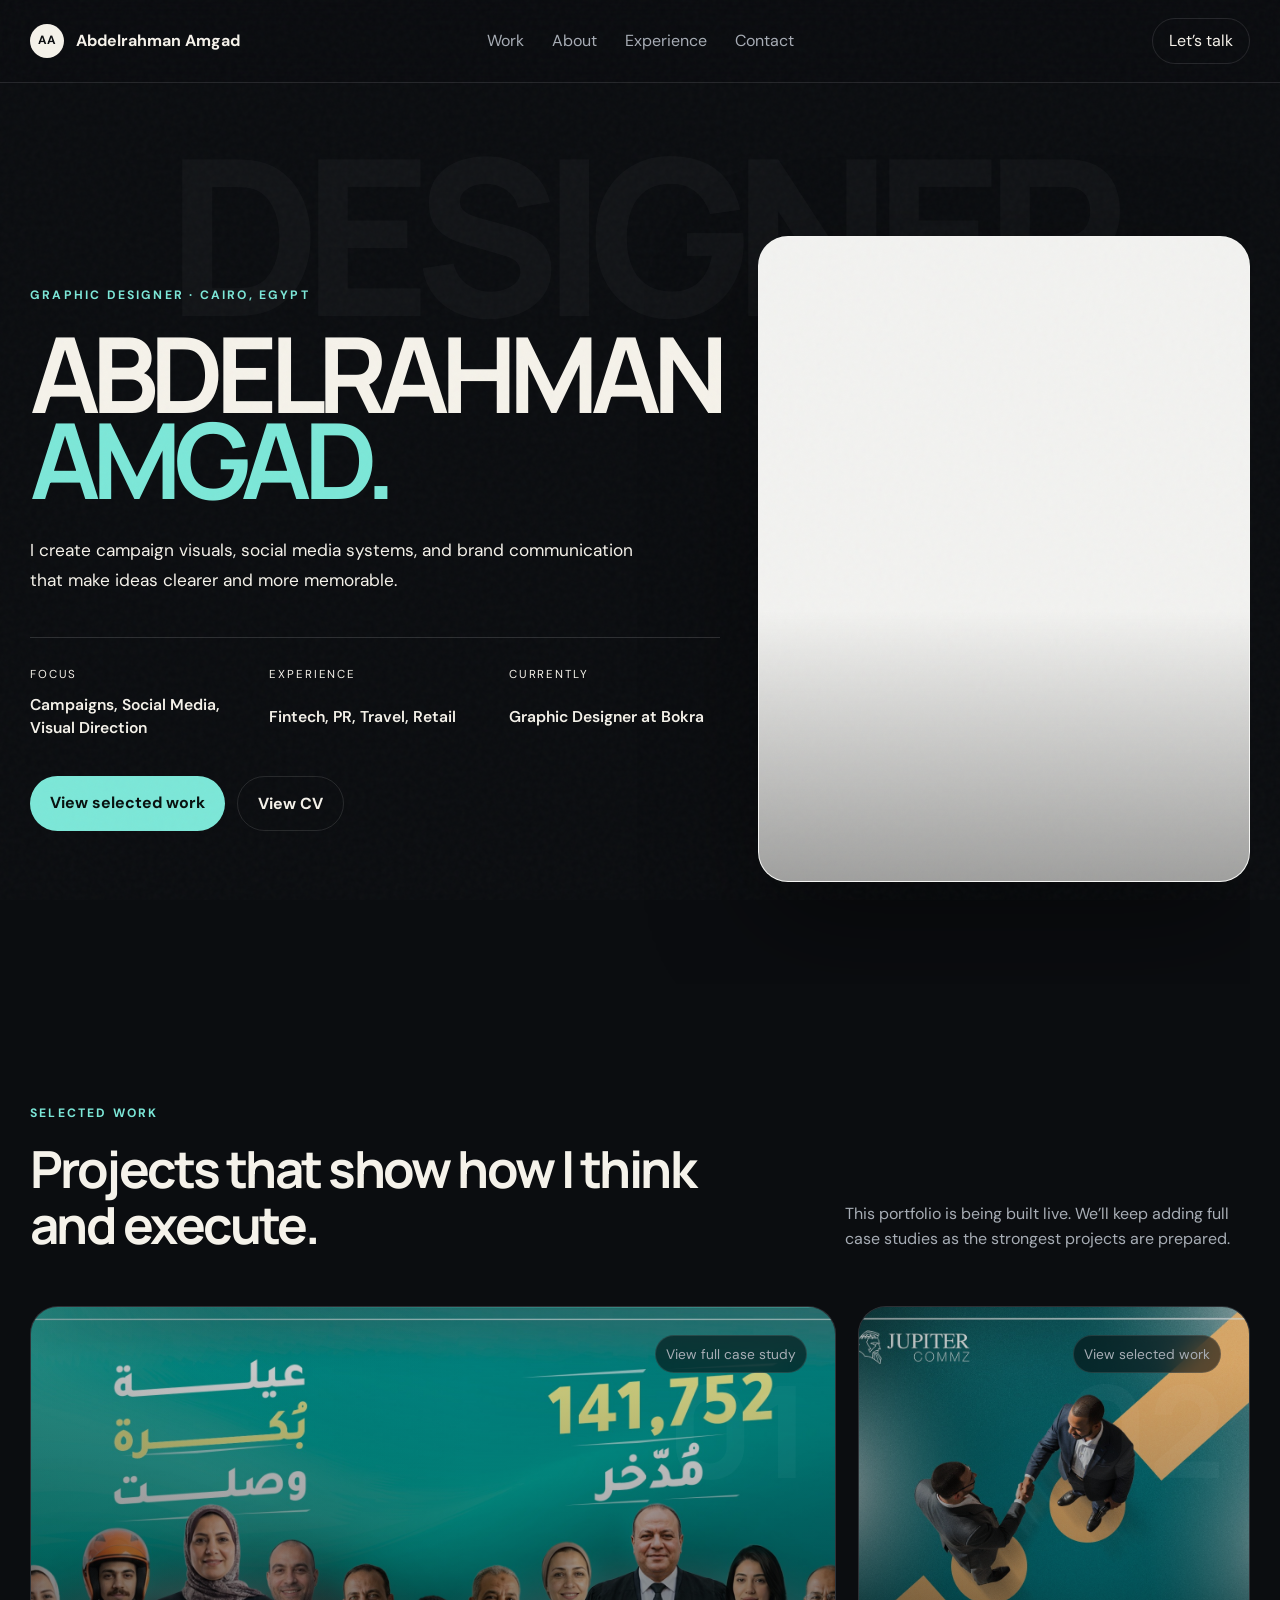
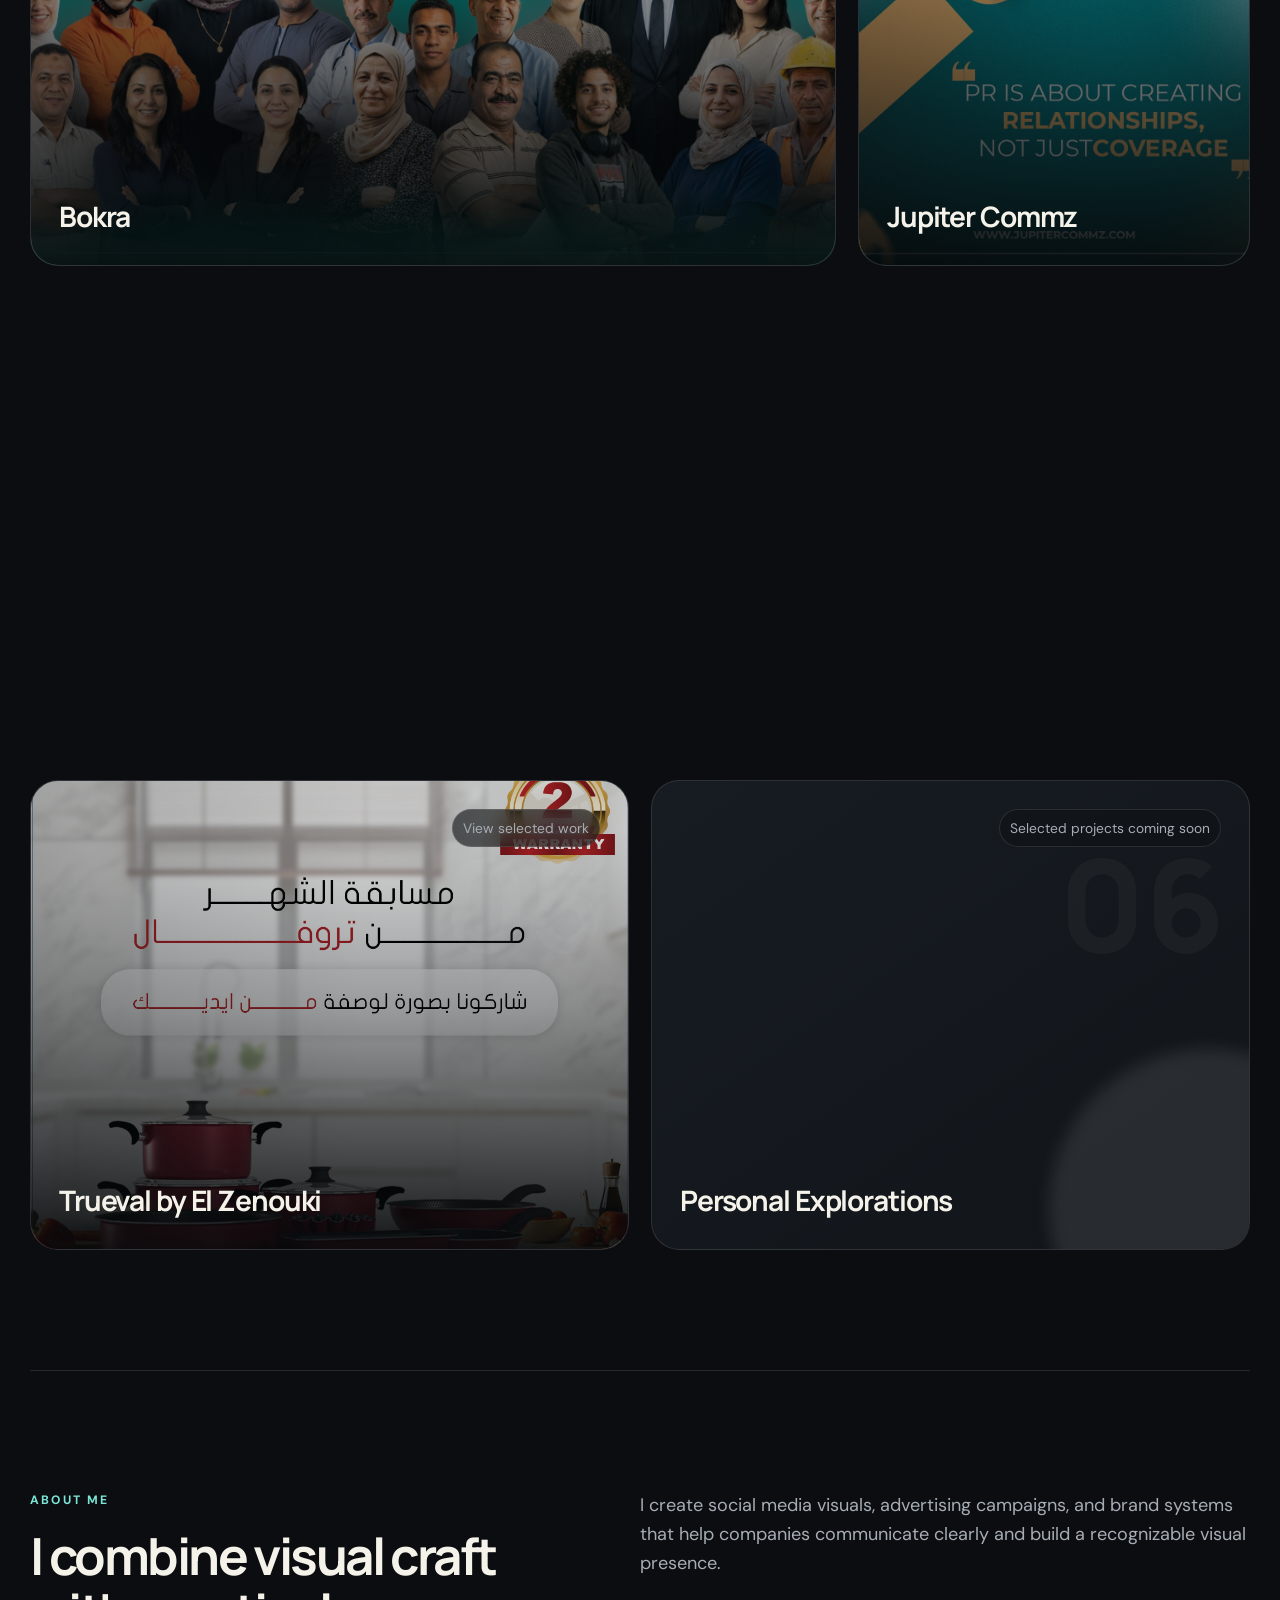
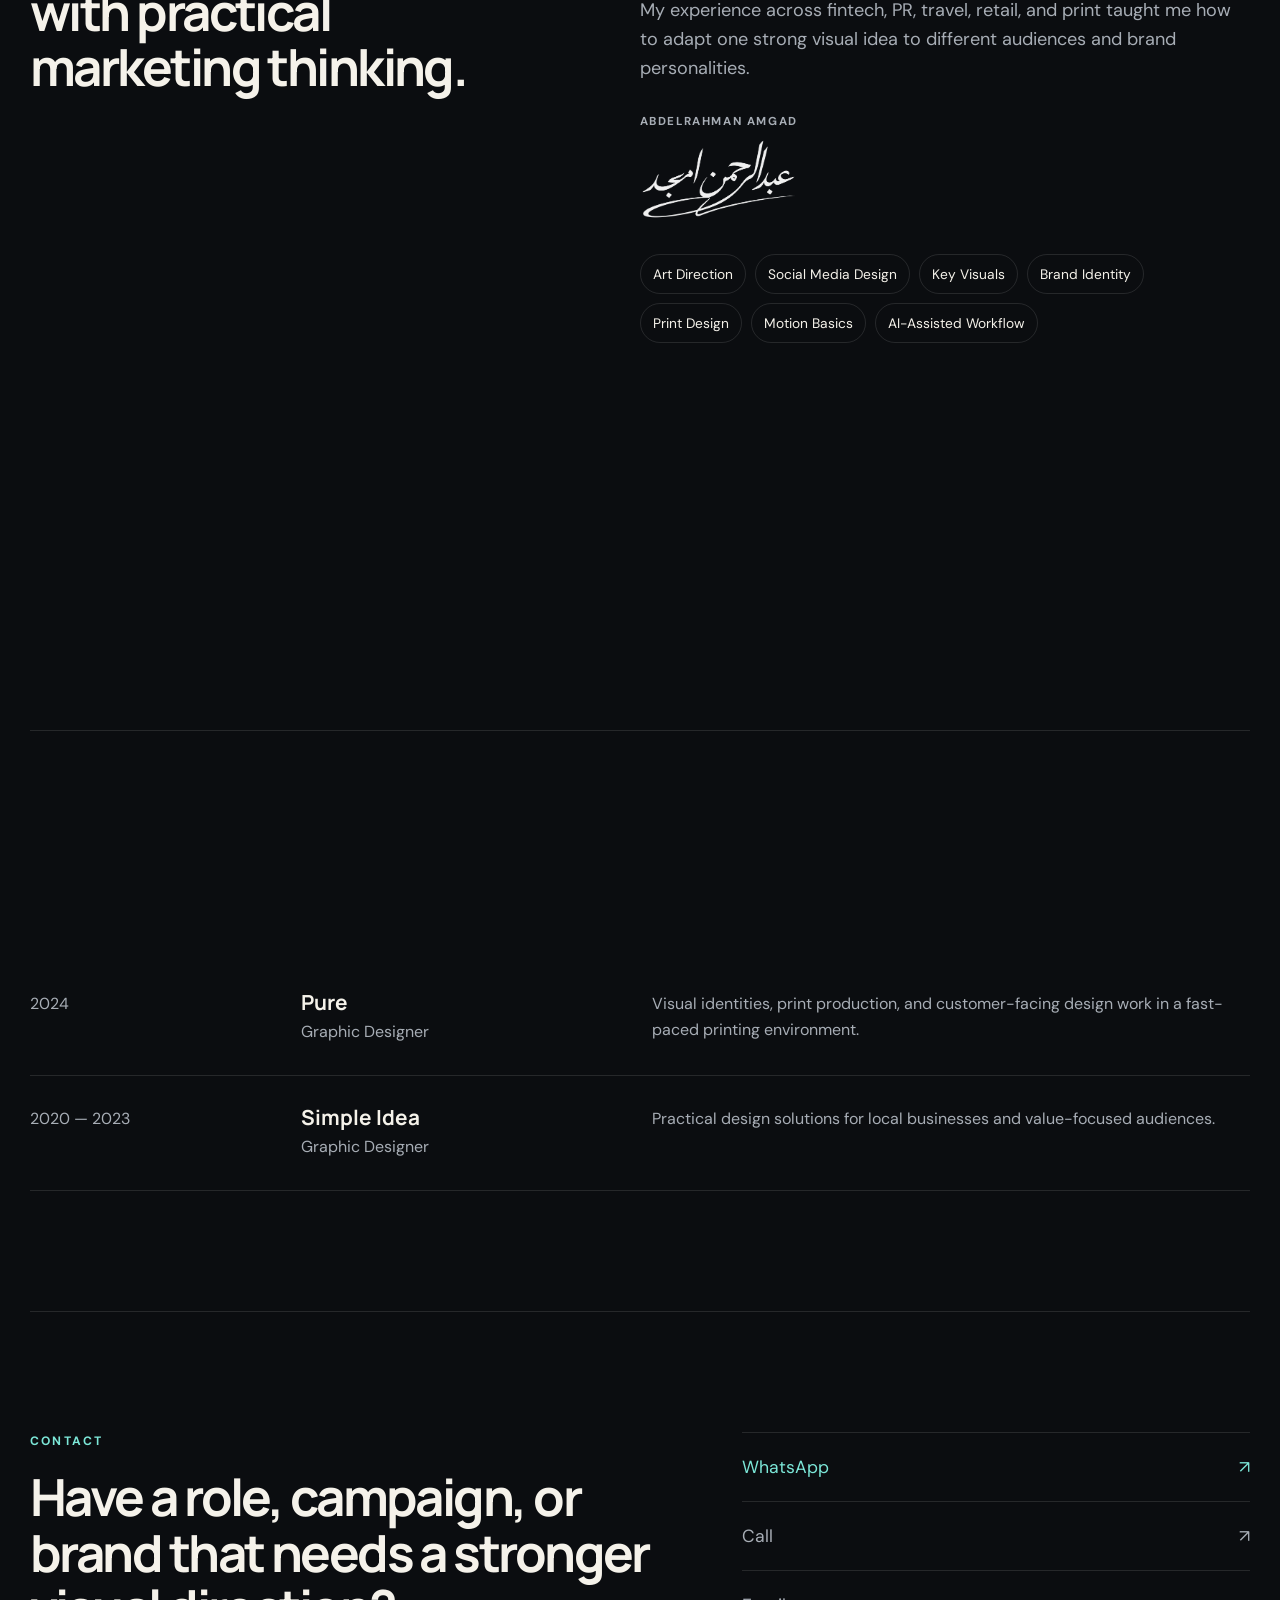
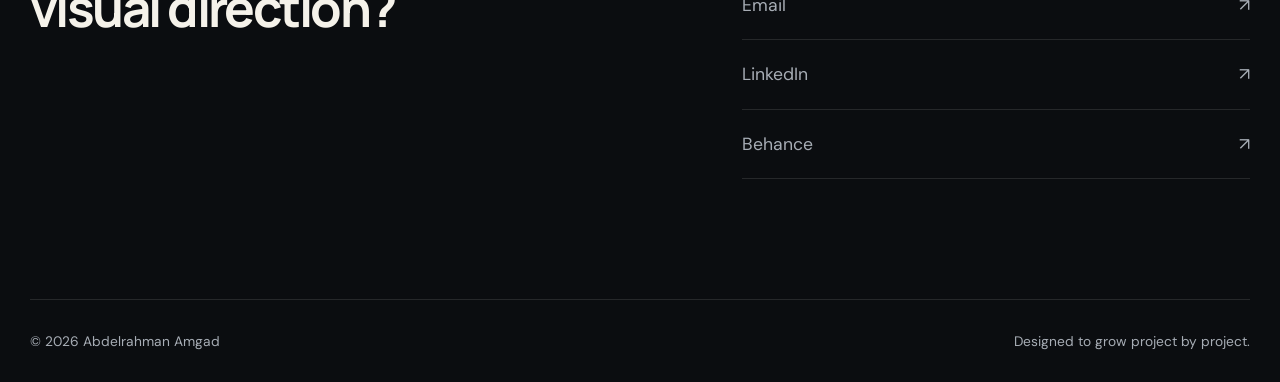
==== commit 88d20616: "Add files via upload" ====
--- a/index.html
+++ b/index.html
@@ -27,37 +27,35 @@
 <a class="header-cta" href="https://wa.me/201060569134" rel="noreferrer" target="_blank">Let’s talk</a>
 </header>
 <main>
-<section class="hero section-shell" id="home">
-<div class="hero-copy reveal">
-<p class="eyebrow">GRAPHIC DESIGNER · VISUAL CREATIVE</p>
-<h1>I build visuals that make brands <span>clearer, stronger, and harder to ignore.</span></h1>
-<p class="hero-description">
-          I’m Abdelrahman Amgad, an Egyptian graphic designer focused on social media,
-          advertising visuals, visual identities, and campaign design.
-        </p>
-<div class="hero-actions">
+<section class="hero editorial-hero section-shell" id="home">
+<div aria-hidden="true" class="editorial-word">DESIGNER</div>
+<div class="editorial-portrait reveal">
+<div class="editorial-portrait-frame">
+<img alt="Portrait of Abdelrahman Amgad" src="assets/abdelrahman-editorial-portrait.png"/>
+</div>
+
+</div>
+<div class="editorial-copy reveal">
+<p class="eyebrow">GRAPHIC DESIGNER · CAIRO, EGYPT</p>
+<h1>Abdelrahman<br/><span>Amgad.</span></h1>
+<p class="editorial-intro">I create campaign visuals, social media systems, and brand communication that make ideas clearer and more memorable.</p>
+<div class="editorial-details">
+<div>
+<span>Focus</span>
+<strong>Campaigns, Social Media, Visual Direction</strong>
+</div>
+<div>
+<span>Experience</span>
+<strong>Fintech, PR, Travel, Retail</strong>
+</div>
+<div>
+<span>Currently</span>
+<strong>Graphic Designer at Bokra</strong>
+</div>
+</div>
+<div class="hero-actions editorial-actions">
 <a class="button button-primary" href="#work">View selected work</a>
 <a class="button button-secondary" href="assets/Abdelrahman-Amgad-CV.pdf" target="_blank">View CV</a>
-</div>
-<div class="hero-meta">
-<div>
-<span class="meta-label">Currently</span>
-<strong>Graphic Designer at Bokra</strong>
-</div>
-<div>
-<span class="meta-label">Based in</span>
-<strong>Cairo, Egypt</strong>
-</div>
-</div>
-</div>
-<div class="hero-visual reveal">
-<div class="portrait-card">
-<div class="portrait-glow"></div>
-<img alt="Portrait of Abdelrahman Amgad" src="assets/abdelrahman-profile.webp"/>
-<div class="availability">
-<span class="status-dot"></span>
-            Open to the right opportunity
-          </div>
 </div>
 </div>
 </section>
--- a/styles.css
+++ b/styles.css
@@ -3055,3 +3055,269 @@
 .project-card .project-top.project-top-status-only .project-status {
   margin-left: auto;
 }
+
+
+/* =========================================================
+   Version 25.4 — editorial profile hero
+   ========================================================= */
+.editorial-hero {
+  position: relative;
+  min-height: 100svh;
+  padding-top: clamp(120px, 12vw, 170px);
+  padding-bottom: clamp(78px, 8vw, 110px);
+  display: grid;
+  grid-template-columns: minmax(300px, .88fr) minmax(420px, 1.12fr);
+  gap: clamp(54px, 8vw, 128px);
+  align-items: center;
+  overflow: hidden;
+}
+
+.editorial-word {
+  position: absolute;
+  top: 7%;
+  left: 50%;
+  transform: translateX(-50%);
+  z-index: 0;
+  font-family: "Manrope", sans-serif;
+  font-size: clamp(7rem, 17vw, 18rem);
+  font-weight: 800;
+  line-height: .8;
+  letter-spacing: -.08em;
+  color: rgba(255,255,255,.032);
+  white-space: nowrap;
+  pointer-events: none;
+  user-select: none;
+}
+
+.editorial-portrait,
+.editorial-copy {
+  position: relative;
+  z-index: 1;
+}
+
+.editorial-portrait {
+  width: min(100%, 520px);
+  justify-self: end;
+}
+
+.editorial-portrait-frame {
+  position: relative;
+  aspect-ratio: 4 / 5.25;
+  border-radius: 30px;
+  overflow: hidden;
+  background: rgba(255,255,255,.035);
+  border: 1px solid rgba(255,255,255,.12);
+  box-shadow: 0 40px 110px rgba(0,0,0,.42);
+}
+
+.editorial-portrait-frame::after {
+  content: "";
+  position: absolute;
+  inset: 0;
+  background: linear-gradient(180deg, transparent 58%, rgba(0,0,0,.34));
+  pointer-events: none;
+}
+
+.editorial-portrait-frame img {
+  width: 100%;
+  height: 100%;
+  display: block;
+  object-fit: cover;
+  object-position: center top;
+  filter: saturate(.92) contrast(1.03);
+}
+
+.editorial-index {
+  position: absolute;
+  right: -34px;
+  bottom: 24px;
+  font-size: clamp(4rem, 7vw, 7.4rem);
+  font-weight: 700;
+  line-height: 1;
+  letter-spacing: -.08em;
+  color: rgba(126, 232, 221, .86);
+}
+
+.editorial-copy {
+  max-width: 760px;
+}
+
+.editorial-copy .eyebrow {
+  margin-bottom: 24px;
+}
+
+.editorial-copy h1 {
+  margin: 0;
+  font-size: clamp(4.4rem, 8.2vw, 8.8rem);
+  line-height: .82;
+  letter-spacing: -.075em;
+  text-transform: uppercase;
+}
+
+.editorial-copy h1 span {
+  color: var(--accent);
+}
+
+.editorial-intro {
+  max-width: 620px;
+  margin: 34px 0 0;
+  font-size: clamp(1.06rem, 1.35vw, 1.34rem);
+  line-height: 1.72;
+  color: var(--text-muted);
+}
+
+.editorial-details {
+  margin-top: 42px;
+  padding-top: 28px;
+  border-top: 1px solid rgba(255,255,255,.14);
+  display: grid;
+  grid-template-columns: repeat(3, minmax(0, 1fr));
+  gap: 28px;
+}
+
+.editorial-details div {
+  display: grid;
+  gap: 8px;
+}
+
+.editorial-details span {
+  font-size: .72rem;
+  letter-spacing: .16em;
+  text-transform: uppercase;
+  color: var(--text-muted);
+}
+
+.editorial-details strong {
+  font-size: .98rem;
+  line-height: 1.5;
+  font-weight: 600;
+}
+
+.editorial-actions {
+  margin-top: 36px;
+}
+
+@media (max-width: 980px) {
+  .editorial-hero {
+    grid-template-columns: 1fr;
+    min-height: auto;
+    padding-top: 118px;
+  }
+
+  .editorial-portrait {
+    width: min(76vw, 520px);
+    justify-self: start;
+  }
+
+  .editorial-copy {
+    max-width: 820px;
+  }
+
+  .editorial-copy h1 {
+    font-size: clamp(3.9rem, 13.8vw, 7.5rem);
+  }
+}
+
+@media (max-width: 680px) {
+  .editorial-hero {
+    gap: 46px;
+    padding-top: 104px;
+    padding-bottom: 72px;
+  }
+
+  .editorial-word {
+    top: 10%;
+    font-size: 28vw;
+  }
+
+  .editorial-portrait {
+    width: calc(100% - 34px);
+  }
+
+  .editorial-index {
+    right: -18px;
+    bottom: 18px;
+  }
+
+  .editorial-copy h1 {
+    font-size: clamp(3.4rem, 16.5vw, 5.2rem);
+    line-height: .88;
+  }
+
+  .editorial-intro {
+    margin-top: 26px;
+    font-size: 1rem;
+  }
+
+  .editorial-details {
+    grid-template-columns: 1fr;
+    gap: 20px;
+    margin-top: 32px;
+  }
+
+  .editorial-actions {
+    display: grid;
+    grid-template-columns: 1fr;
+  }
+
+  .editorial-actions .button {
+    width: 100%;
+  }
+}
+
+/* =========================================================
+   Version 25.5 — editorial hero layout update
+   Copy left, portrait right, full portrait, no 01 marker
+   ========================================================= */
+.editorial-hero {
+  grid-template-columns: minmax(420px, 1.12fr) minmax(300px, .88fr) !important;
+  grid-template-areas: "copy portrait" !important;
+}
+
+.editorial-copy {
+  grid-area: copy !important;
+  justify-self: start !important;
+  text-align: left !important;
+}
+
+.editorial-portrait {
+  grid-area: portrait !important;
+  justify-self: end !important;
+  width: min(100%, 520px) !important;
+}
+
+.editorial-portrait-frame {
+  aspect-ratio: 4 / 5.25 !important;
+  background: #f2f2f0 !important;
+}
+
+.editorial-portrait-frame img {
+  width: 100% !important;
+  height: 100% !important;
+  object-fit: cover !important;
+  object-position: center bottom !important;
+  transform: scale(1.12);
+  transform-origin: center bottom;
+  filter: none !important;
+}
+
+.editorial-index {
+  display: none !important;
+}
+
+@media (max-width: 980px) {
+  .editorial-hero {
+    grid-template-columns: 1fr !important;
+    grid-template-areas:
+      "copy"
+      "portrait" !important;
+  }
+
+  .editorial-copy {
+    justify-self: stretch !important;
+  }
+
+  .editorial-portrait {
+    justify-self: center !important;
+  }
+}
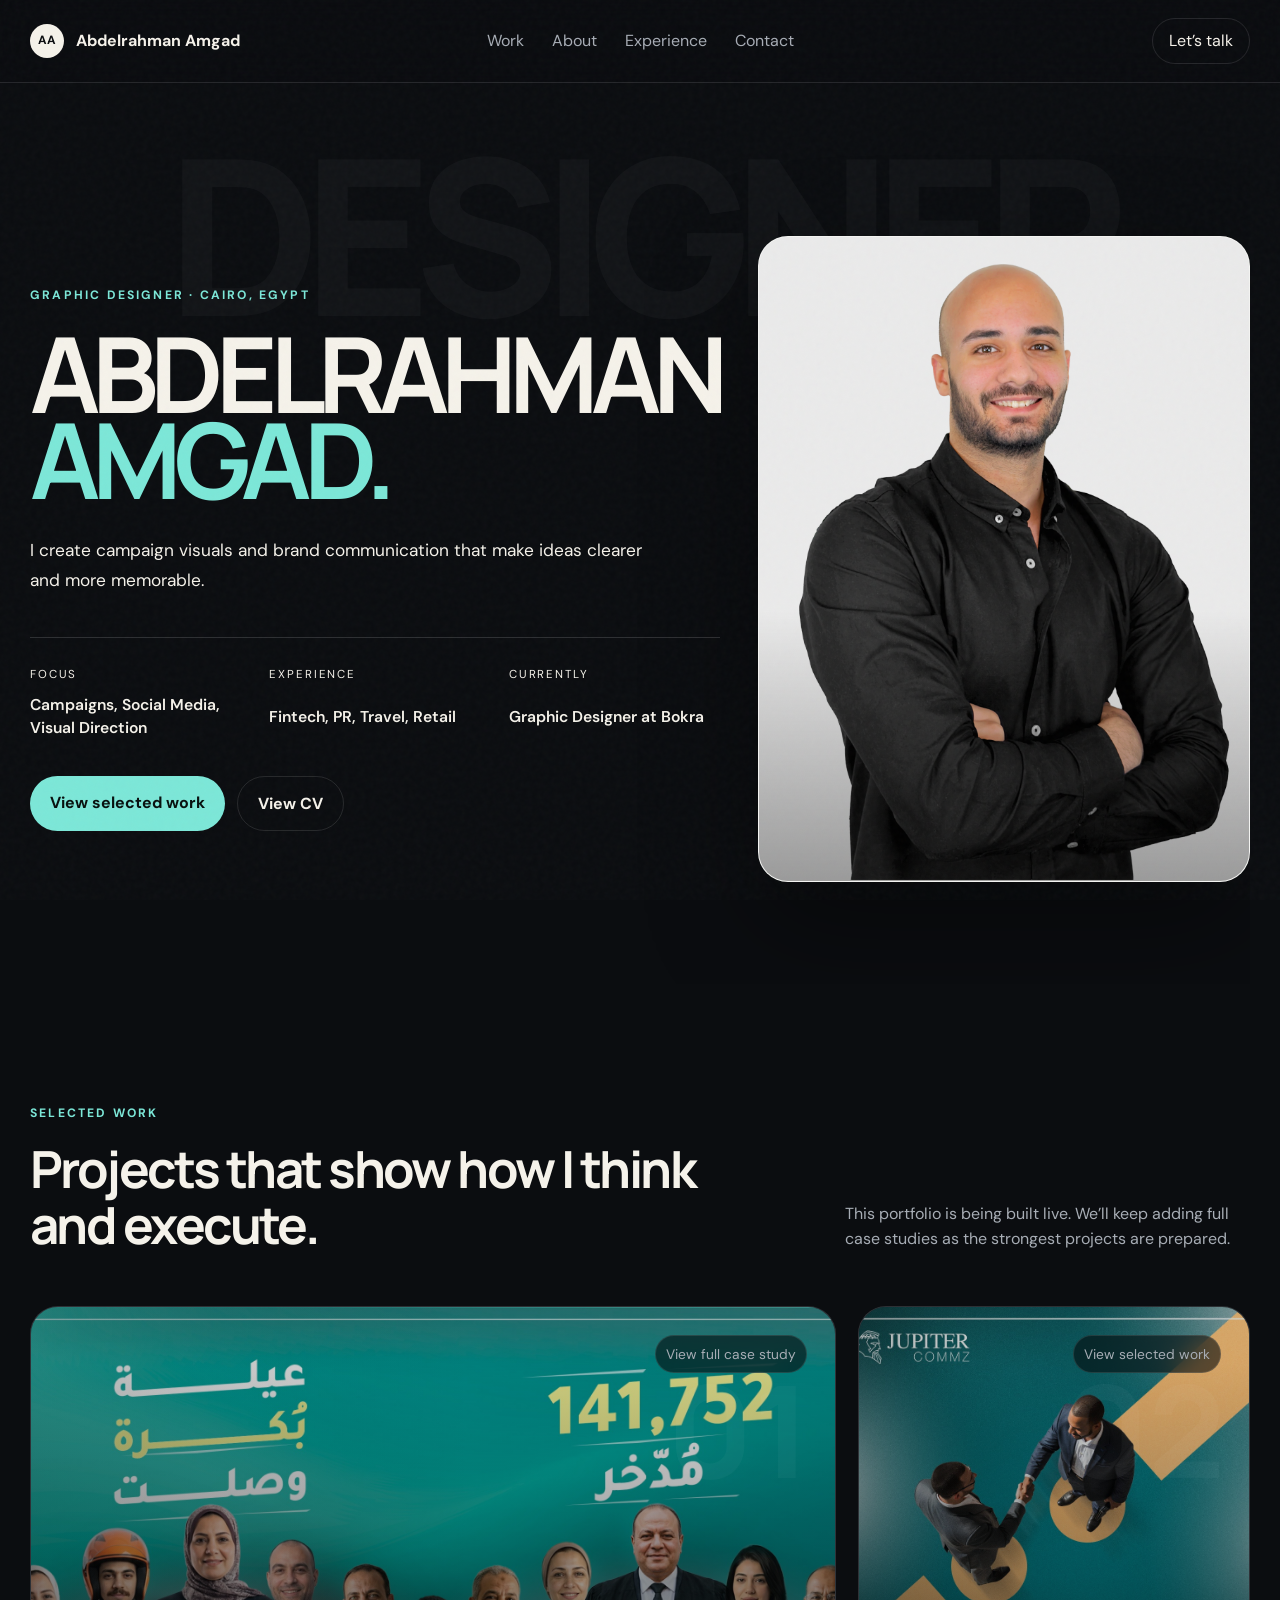
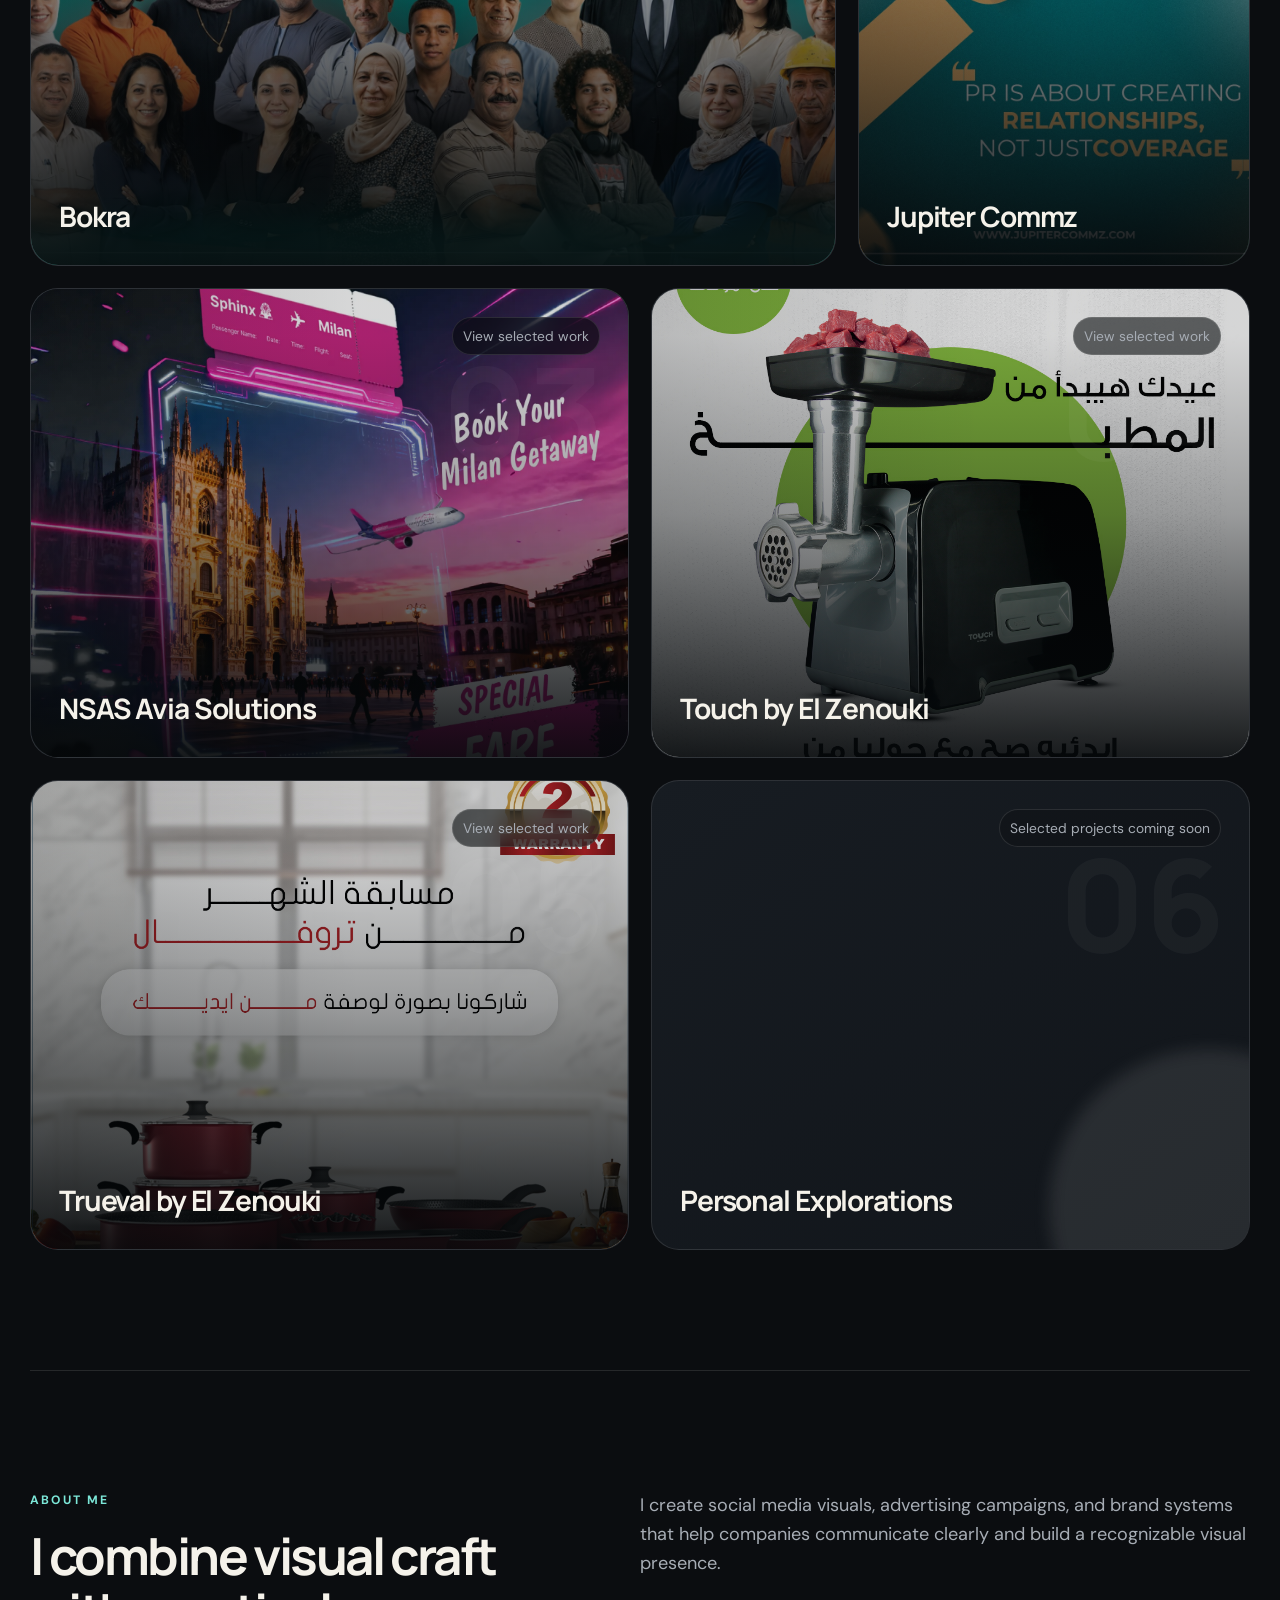
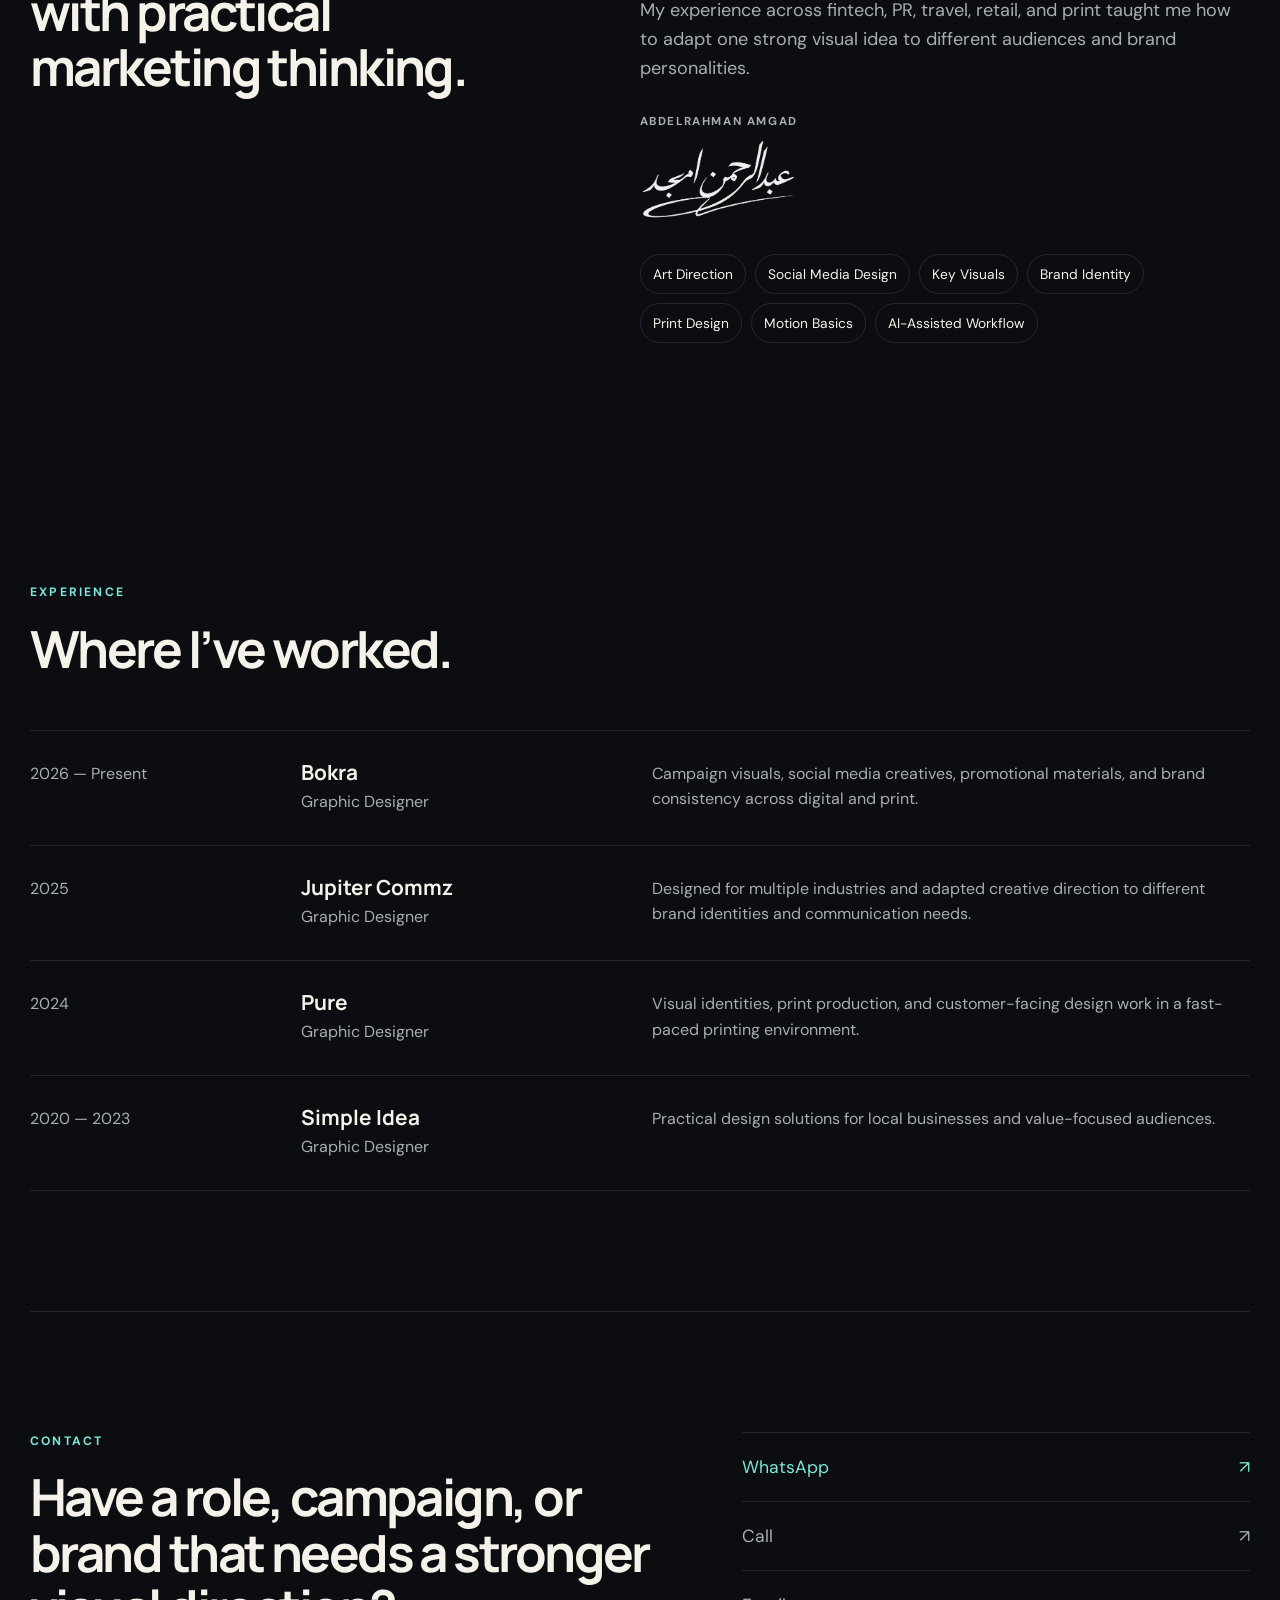
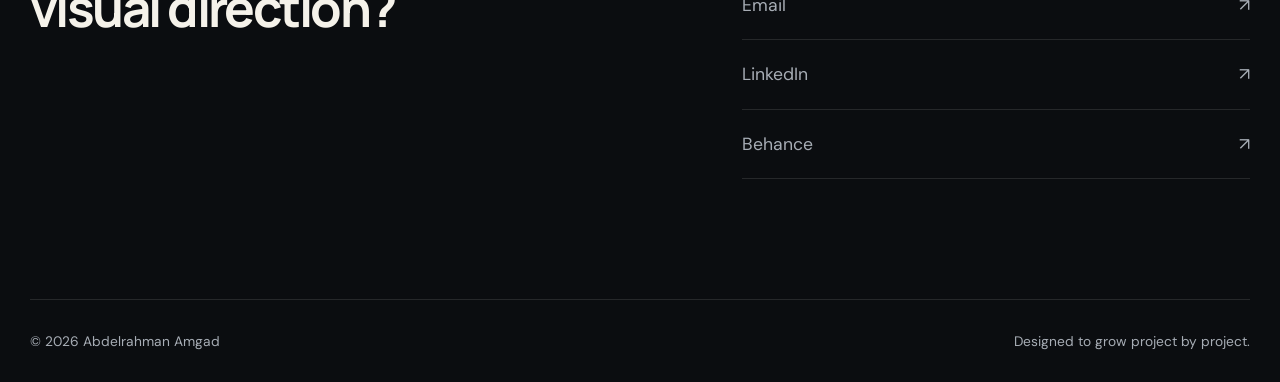
==== commit e0ac6f03: "Add files via upload" ====
--- a/index.html
+++ b/index.html
@@ -38,7 +38,7 @@
 <div class="editorial-copy reveal">
 <p class="eyebrow">GRAPHIC DESIGNER · CAIRO, EGYPT</p>
 <h1>Abdelrahman<br/><span>Amgad.</span></h1>
-<p class="editorial-intro">I create campaign visuals, social media systems, and brand communication that make ideas clearer and more memorable.</p>
+<p class="editorial-intro">I create campaign visuals and brand communication that make ideas clearer and more memorable.</p>
 <div class="editorial-details">
 <div>
 <span>Focus</span>
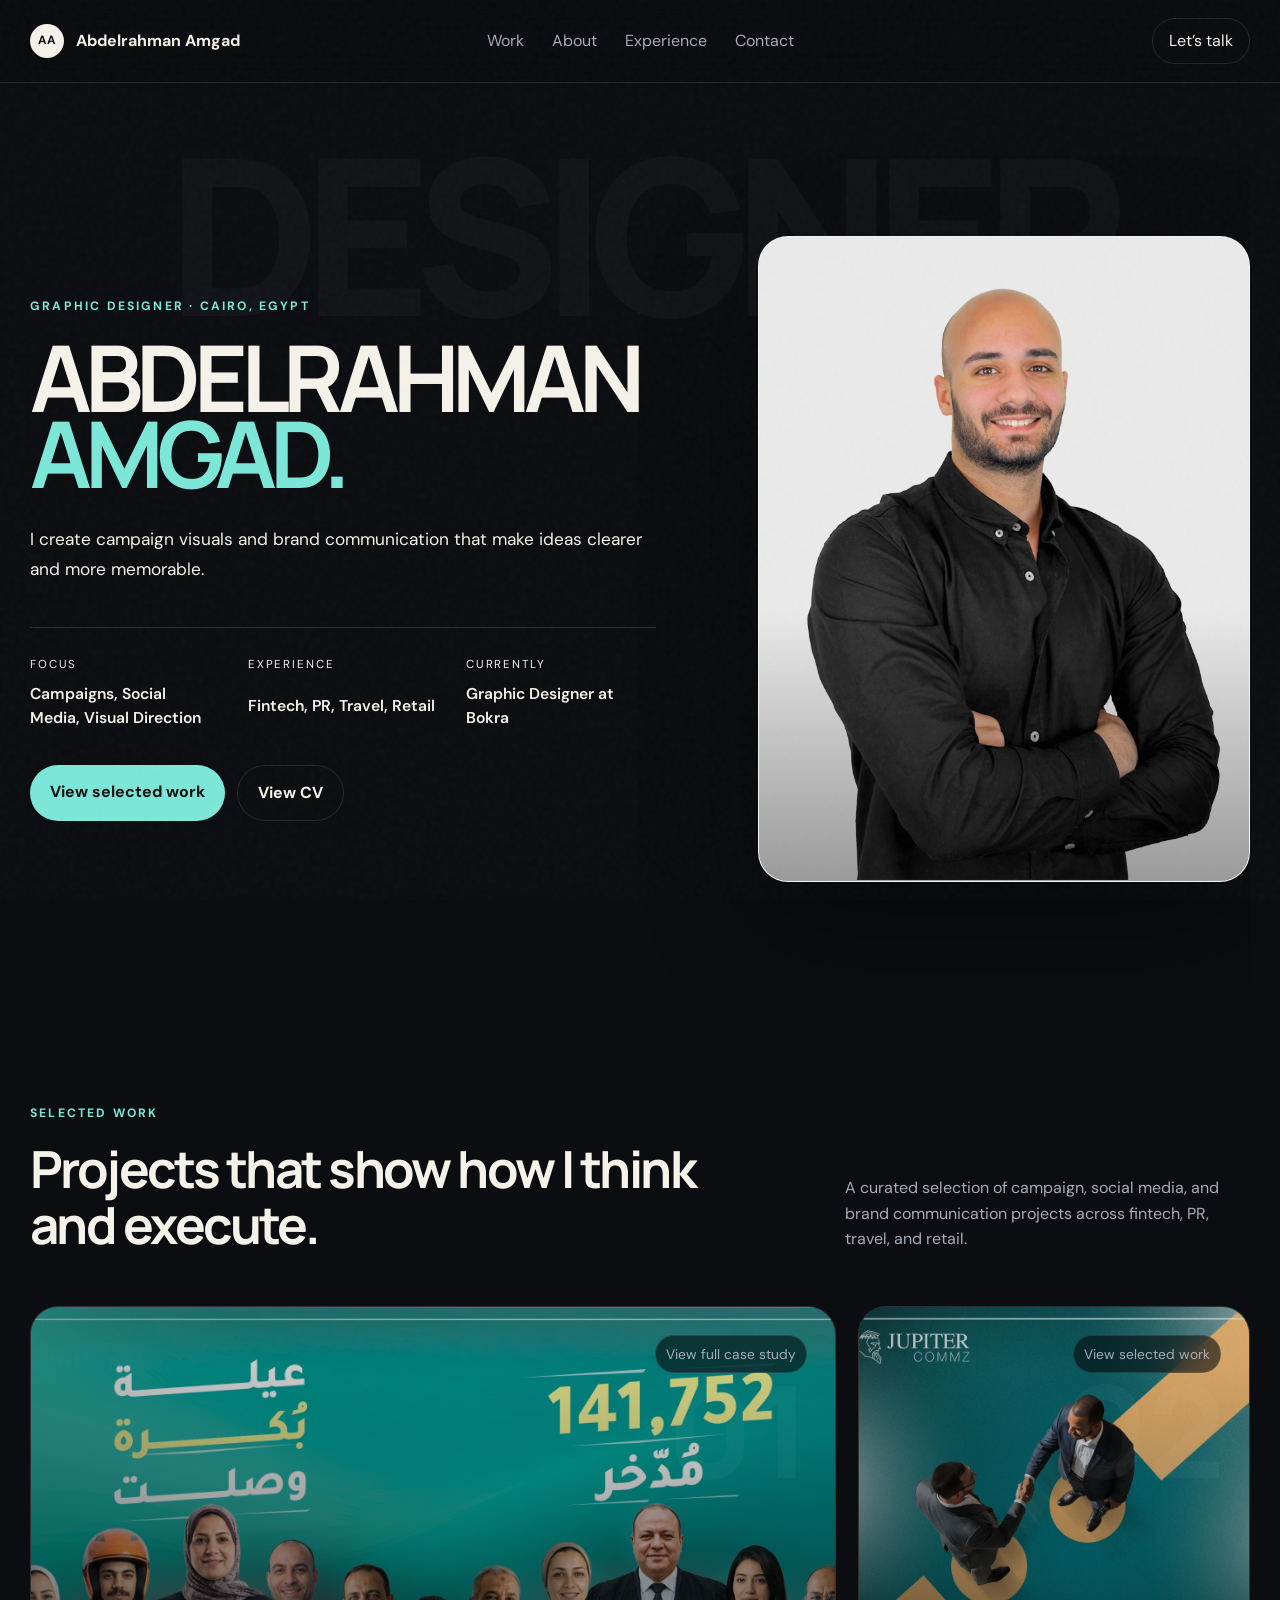
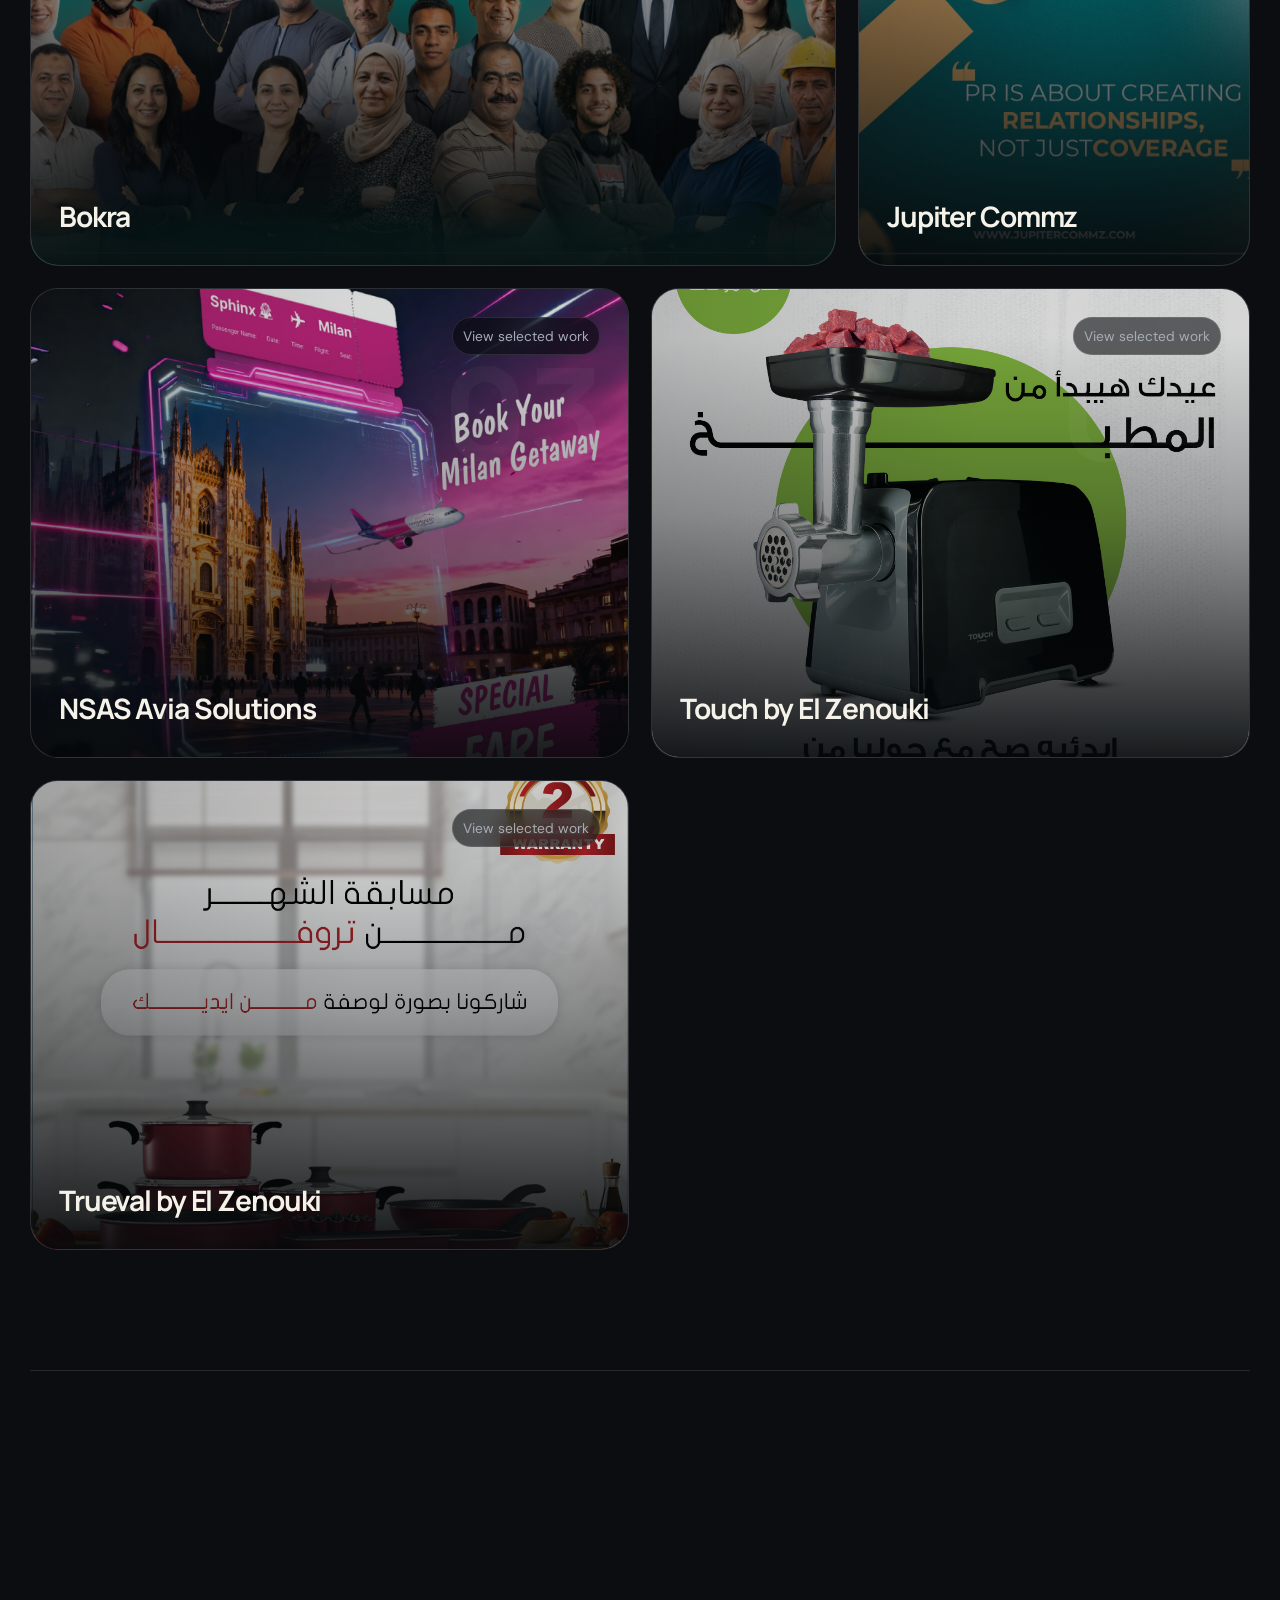
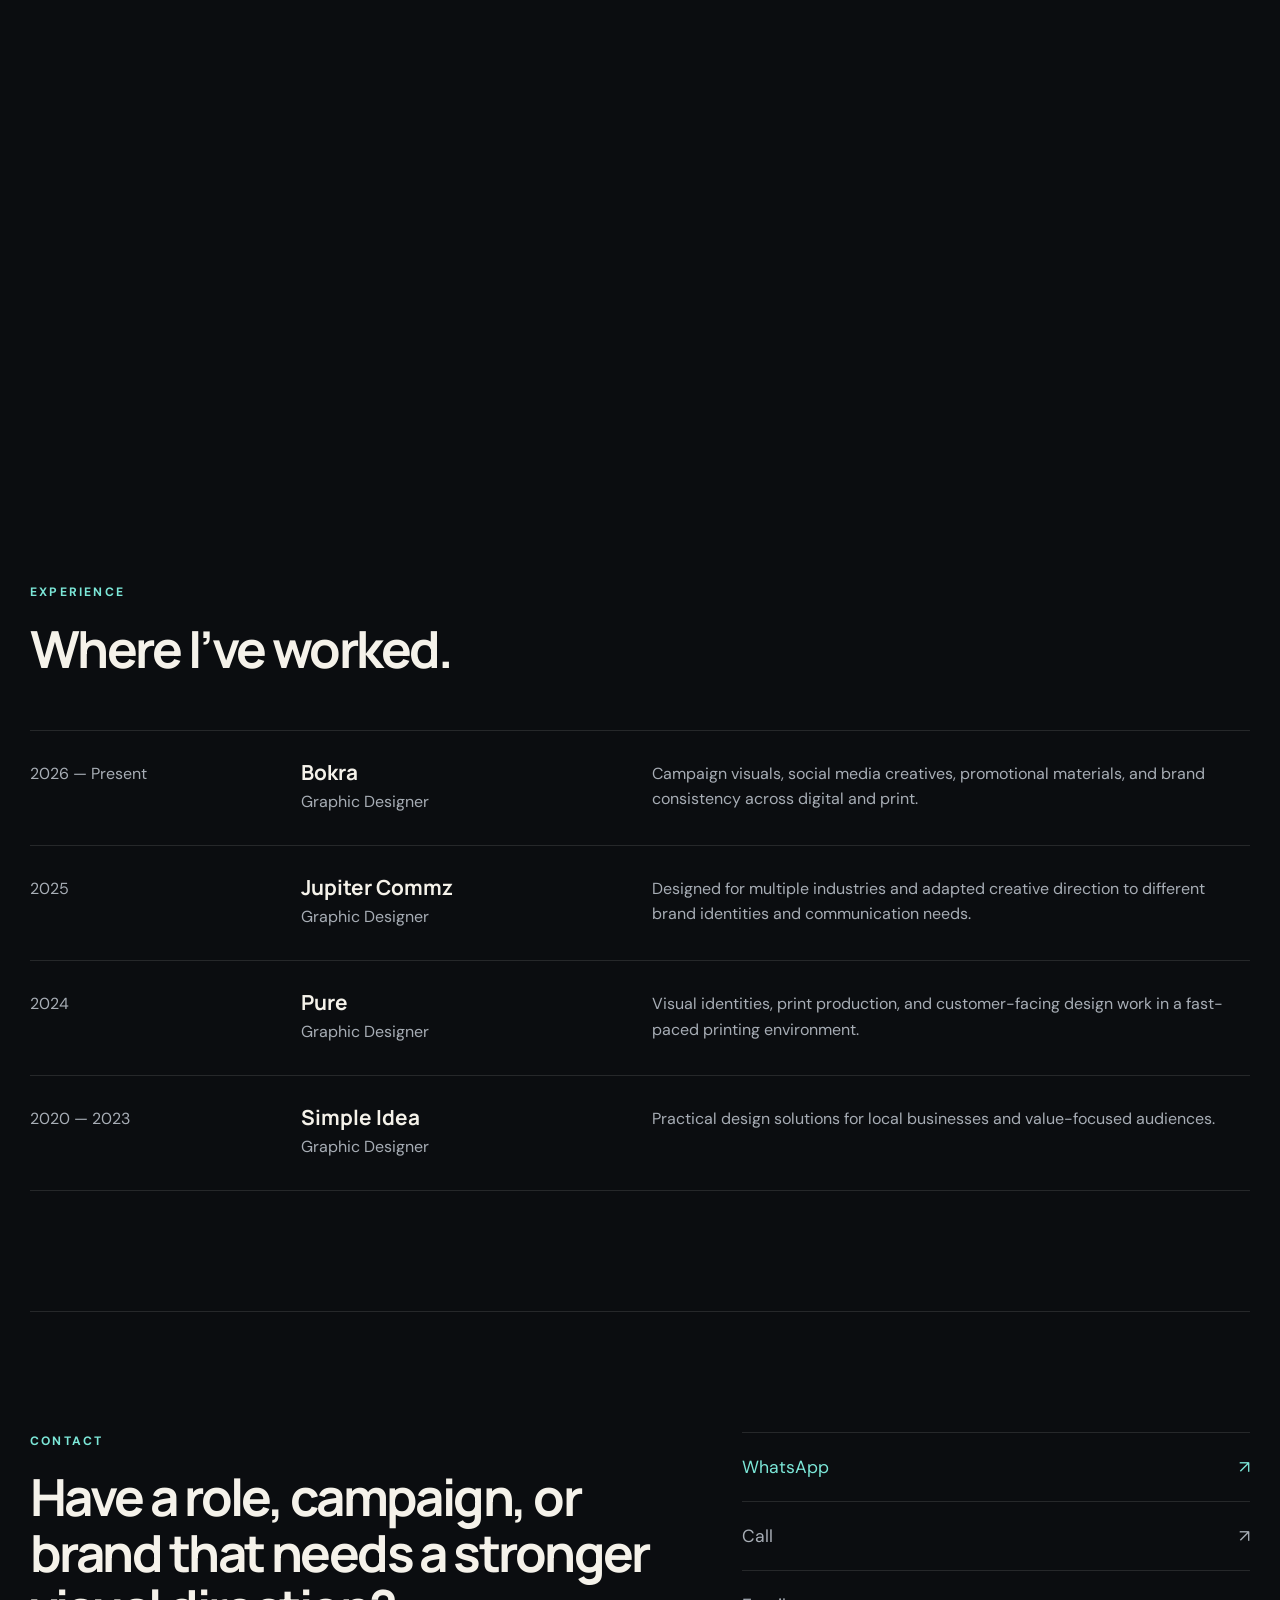
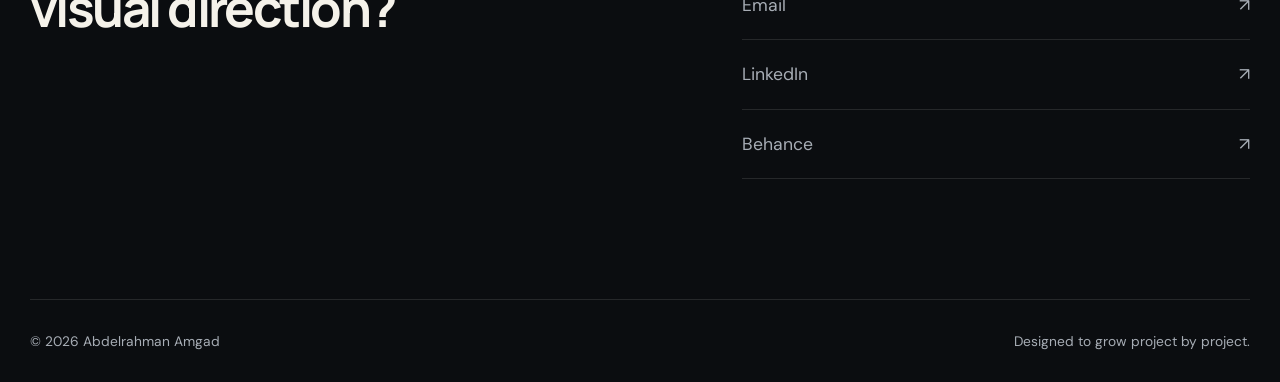
==== commit ade713a6: "Add files via upload" ====
--- a/index.html
+++ b/index.html
@@ -66,8 +66,7 @@
 <h2>Projects that show how I think and execute.</h2>
 </div>
 <p>
-          This portfolio is being built live. We’ll keep adding full case studies as the strongest
-          projects are prepared.
+          A curated selection of campaign, social media, and brand communication projects across fintech, PR, travel, and retail.
         </p>
 </div>
 <div class="projects-grid" id="projectsGrid"></div>
--- a/styles.css
+++ b/styles.css
@@ -3148,7 +3148,7 @@
 
 .editorial-copy h1 {
   margin: 0;
-  font-size: clamp(4.4rem, 8.2vw, 8.8rem);
+  font-size: clamp(3.8rem, 7.2vw, 7.6rem);
   line-height: .82;
   letter-spacing: -.075em;
   text-transform: uppercase;
@@ -3321,3 +3321,403 @@
     justify-self: center !important;
   }
 }
+
+/* =========================================================
+   Version 25.9 — responsive hardening
+   Prevent horizontal clipping and preserve content on laptop/mobile
+   ========================================================= */
+html {
+  width: 100%;
+  overflow-x: clip;
+  -webkit-text-size-adjust: 100%;
+}
+
+body {
+  width: 100%;
+  min-width: 0;
+  overflow-x: clip;
+}
+
+main,
+section,
+header,
+footer,
+.site-header,
+.section-shell,
+.hero,
+.editorial-hero,
+.case-hero,
+.case-section-grid,
+.projects-grid,
+.about-grid,
+.contact-section,
+.experience-row,
+.jupiter-hero-grid,
+.jupiter-cover-collage,
+.social-project-head,
+.social-gallery,
+.carousel-frame,
+.product-group-head,
+.product-gallery,
+.bokra-paths,
+.case-study-feature {
+  min-width: 0;
+}
+
+img,
+video,
+iframe,
+svg,
+canvas {
+  max-width: 100%;
+}
+
+iframe,
+video {
+  width: 100%;
+}
+
+h1,
+h2,
+h3,
+h4,
+p,
+a,
+span,
+strong {
+  overflow-wrap: anywhere;
+}
+
+/* Keep the homepage portrait fully visible instead of zoom-cropping it. */
+.editorial-portrait-frame {
+  display: grid;
+  place-items: end center;
+}
+
+.editorial-portrait-frame img {
+  object-fit: contain !important;
+  object-position: center bottom !important;
+  transform: none !important;
+}
+
+@media (max-width: 1180px) {
+  .site-header {
+    padding-inline: 24px;
+    gap: 20px;
+  }
+
+  .desktop-nav {
+    gap: 18px;
+  }
+
+  .editorial-hero {
+    grid-template-columns: minmax(0, 1.08fr) minmax(280px, .92fr) !important;
+    gap: clamp(38px, 5vw, 72px);
+  }
+
+  .editorial-copy h1 {
+    font-size: clamp(3.5rem, 6.6vw, 6.7rem);
+  }
+}
+
+@media (max-width: 980px) {
+  .site-header {
+    grid-template-columns: minmax(0, 1fr) auto;
+  }
+
+  .header-cta {
+    white-space: nowrap;
+  }
+
+  .editorial-hero {
+    grid-template-columns: 1fr !important;
+    grid-template-areas: "copy" "portrait" !important;
+    gap: 48px;
+    padding-top: 100px;
+  }
+
+  .editorial-copy,
+  .editorial-portrait {
+    width: 100% !important;
+    max-width: none;
+  }
+
+  .editorial-portrait {
+    justify-self: stretch !important;
+  }
+
+  .editorial-portrait-frame {
+    width: min(100%, 620px);
+    margin-inline: auto;
+  }
+
+  .case-hero,
+  .case-section-grid,
+  .jupiter-hero-grid,
+  .jupiter-intro,
+  .case-study-feature,
+  .section-heading,
+  .about-grid,
+  .contact-section {
+    grid-template-columns: minmax(0, 1fr) !important;
+  }
+
+  .jupiter-cover-collage {
+    grid-template-columns: repeat(2, minmax(0, 1fr));
+  }
+
+  .jupiter-cover-collage .jupiter-cover-main {
+    grid-column: 1 / -1;
+  }
+}
+
+@media (max-width: 700px) {
+  .section-shell {
+    width: calc(100% - 32px);
+  }
+
+  .site-header {
+    padding: 13px 16px;
+  }
+
+  .brand {
+    min-width: 0;
+  }
+
+  .brand-mark {
+    flex: 0 0 34px;
+  }
+
+  .header-cta {
+    padding: 8px 13px;
+    font-size: .88rem;
+  }
+
+  .editorial-hero {
+    padding-top: 82px;
+    padding-bottom: 64px;
+    gap: 38px;
+  }
+
+  .editorial-word {
+    max-width: 100vw;
+    font-size: 25vw;
+  }
+
+  .editorial-copy h1 {
+    font-size: clamp(2.75rem, 15vw, 4.8rem);
+    line-height: .91;
+    letter-spacing: -.065em;
+  }
+
+  .editorial-intro {
+    line-height: 1.62;
+  }
+
+  .editorial-portrait-frame {
+    width: 100%;
+    aspect-ratio: 4 / 5.25 !important;
+    border-radius: 22px;
+  }
+
+  .editorial-details {
+    grid-template-columns: minmax(0, 1fr);
+  }
+
+  .hero-actions,
+  .editorial-actions {
+    display: grid;
+    grid-template-columns: minmax(0, 1fr);
+  }
+
+  .hero-actions .button,
+  .editorial-actions .button {
+    width: 100%;
+    text-align: center;
+  }
+
+  .section-block {
+    padding-block: 72px;
+  }
+
+  .section-heading,
+  .about-grid,
+  .contact-section {
+    gap: 30px;
+  }
+
+  .project-card,
+  .project-card:nth-child(1),
+  .project-card:nth-child(2) {
+    min-height: 410px !important;
+    padding: 20px;
+  }
+
+  .project-top {
+    gap: 12px;
+    flex-wrap: wrap;
+  }
+
+  .project-bottom {
+    left: 20px;
+    right: 20px;
+    bottom: 20px;
+  }
+
+  .project-bottom h3 {
+    font-size: clamp(1.8rem, 9vw, 2.8rem);
+  }
+
+  .experience-row {
+    grid-template-columns: minmax(0, 1fr) !important;
+  }
+
+  .experience-summary {
+    grid-column: auto;
+  }
+
+  .case-header {
+    padding-top: 28px;
+  }
+
+  .case-nav {
+    gap: 16px;
+    flex-wrap: wrap;
+  }
+
+  .case-hero h1,
+  .jupiter-hero-copy h1 {
+    font-size: clamp(2.7rem, 14vw, 4.7rem);
+  }
+
+  .case-highlight,
+  .carousel-project,
+  .future-work-panel,
+  .bokra-path-card {
+    padding: 22px;
+  }
+
+  .case-next {
+    align-items: flex-start;
+    flex-direction: column;
+  }
+
+  .jupiter-cover-collage,
+  .social-gallery,
+  .carousel-project-meta,
+  .carousel-summary,
+  .carousel-frame,
+  .product-gallery-two,
+  .product-group-head,
+  .future-work-panel,
+  .bokra-paths {
+    grid-template-columns: minmax(0, 1fr) !important;
+  }
+
+  .jupiter-cover-collage .jupiter-cover-main {
+    grid-column: auto;
+  }
+
+  .site-footer {
+    align-items: flex-start;
+  }
+
+  .modal {
+    padding: 14px;
+  }
+
+  .modal-panel {
+    max-height: calc(100svh - 28px);
+    overflow-y: auto;
+    padding: 28px 20px 22px;
+    border-radius: 22px;
+  }
+
+  .portfolio-lightbox {
+    padding: 14px;
+  }
+
+  .lightbox-dialog,
+  .lightbox-dialog img {
+    max-width: 100%;
+    max-height: calc(100svh - 28px);
+  }
+
+  .lightbox-close {
+    right: 6px;
+    top: 6px;
+  }
+}
+
+@media (max-width: 380px) {
+  .section-shell {
+    width: calc(100% - 24px);
+  }
+
+  .site-header {
+    padding-inline: 12px;
+  }
+
+  .header-cta {
+    padding-inline: 11px;
+  }
+
+  .editorial-copy h1 {
+    font-size: clamp(2.45rem, 14.4vw, 3.45rem);
+  }
+
+  .project-card,
+  .project-card:nth-child(1),
+  .project-card:nth-child(2) {
+    min-height: 380px !important;
+  }
+}
+
+/* =========================================================
+   Version 25.10 — portrait crop / fit refinement
+   Fill the frame and crop only the overflow.
+   ========================================================= */
+.editorial-portrait-frame {
+  overflow: hidden !important;
+}
+
+.editorial-portrait-frame img {
+  width: 100% !important;
+  height: 100% !important;
+  object-fit: cover !important;
+  object-position: center bottom !important;
+  transform: none !important;
+}
+
+/* =========================================================
+   Version 25.11 — homepage portrait top-gap refinement
+   Slightly enlarge the portrait and anchor it to the bottom,
+   removing the white space above the head while keeping a natural fit.
+   ========================================================= */
+.editorial-portrait-frame img {
+  object-fit: cover !important;
+  object-position: center bottom !important;
+  transform: scale(1.075) !important;
+  transform-origin: center bottom !important;
+}
+
+
+/* Version 25.12 — mobile name wrapping fix */
+.editorial-copy h1 {
+  white-space: nowrap;
+  overflow-wrap: normal;
+  word-break: normal;
+}
+
+@media (max-width: 700px) {
+  .editorial-copy h1 {
+    font-size: clamp(2.55rem, 13.2vw, 4.2rem);
+    letter-spacing: -.07em;
+  }
+}
+
+@media (max-width: 380px) {
+  .editorial-copy h1 {
+    font-size: clamp(2.25rem, 12.8vw, 3.2rem);
+  }
+}
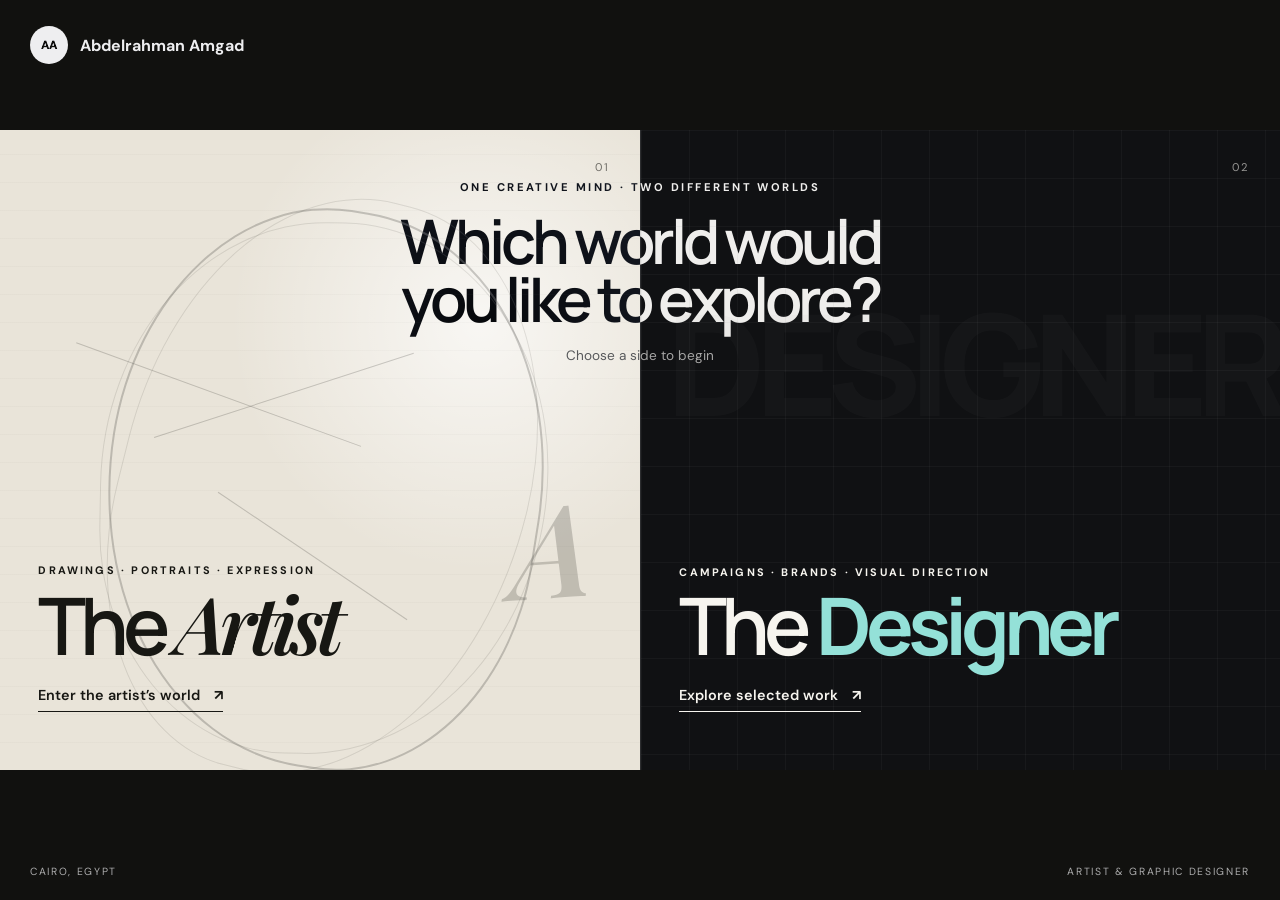
==== commit 188ce2ef: "Add files via upload" ====
--- a/index.html
+++ b/index.html
@@ -1,191 +1,61 @@
 <!DOCTYPE html>
-
 <html lang="en">
 <head>
-<meta charset="utf-8"/>
-<meta content="width=device-width, initial-scale=1.0" name="viewport"/>
-<meta content="Abdelrahman Amgad — Graphic Designer focused on visual identities, advertising campaigns, and social media design." name="description"/>
-<title>Abdelrahman Amgad — Graphic Designer</title>
-<link href="https://fonts.googleapis.com" rel="preconnect"/>
-<link crossorigin="" href="https://fonts.gstatic.com" rel="preconnect"/>
-<link href="https://fonts.googleapis.com/css2?family=DM+Sans:wght@400;500;600;700&amp;family=Manrope:wght@400;500;600;700;800&amp;display=swap" rel="stylesheet"/>
-<link href="styles.css" rel="stylesheet"/>
+  <meta charset="utf-8" />
+  <meta name="viewport" content="width=device-width, initial-scale=1" />
+  <meta name="description" content="Meet Abdelrahman Amgad — artist and graphic designer. Choose a creative world to explore." />
+  <title>Abdelrahman Amgad — Two Creative Worlds</title>
+  <link rel="preconnect" href="https://fonts.googleapis.com" />
+  <link rel="preconnect" href="https://fonts.gstatic.com" crossorigin />
+  <link href="https://fonts.googleapis.com/css2?family=DM+Sans:wght@400;500;600;700&amp;family=Manrope:wght@400;500;600;700;800&amp;family=Playfair+Display:ital,wght@0,600;1,600&amp;display=swap" rel="stylesheet" />
+  <link rel="stylesheet" href="entrance.css" />
 </head>
 <body>
-<div class="noise"></div>
-<header class="site-header">
-<a aria-label="Back to top" class="brand" href="#home">
-<span class="brand-mark">AA</span>
-<span>Abdelrahman Amgad</span>
-</a>
-<nav aria-label="Primary navigation" class="desktop-nav">
-<a href="#work">Work</a>
-<a href="#about">About</a>
-<a href="#experience">Experience</a>
-<a href="#contact">Contact</a>
-</nav>
-<a class="header-cta" href="https://wa.me/201060569134" rel="noreferrer" target="_blank">Let’s talk</a>
-</header>
-<main>
-<section class="hero editorial-hero section-shell" id="home">
-<div aria-hidden="true" class="editorial-word">DESIGNER</div>
-<div class="editorial-portrait reveal">
-<div class="editorial-portrait-frame">
-<img alt="Portrait of Abdelrahman Amgad" src="assets/abdelrahman-editorial-portrait.png"/>
-</div>
+  <main class="world-gate">
+    <div class="gate-intro" aria-hidden="true">
+      <span class="gate-mark">AA</span>
+      <p>Abdelrahman Amgad</p>
+    </div>
 
-</div>
-<div class="editorial-copy reveal">
-<p class="eyebrow">GRAPHIC DESIGNER · CAIRO, EGYPT</p>
-<h1>Abdelrahman<br/><span>Amgad.</span></h1>
-<p class="editorial-intro">I create campaign visuals and brand communication that make ideas clearer and more memorable.</p>
-<div class="editorial-details">
-<div>
-<span>Focus</span>
-<strong>Campaigns, Social Media, Visual Direction</strong>
-</div>
-<div>
-<span>Experience</span>
-<strong>Fintech, PR, Travel, Retail</strong>
-</div>
-<div>
-<span>Currently</span>
-<strong>Graphic Designer at Bokra</strong>
-</div>
-</div>
-<div class="hero-actions editorial-actions">
-<a class="button button-primary" href="#work">View selected work</a>
-<a class="button button-secondary" href="assets/Abdelrahman-Amgad-CV.pdf" target="_blank">View CV</a>
-</div>
-</div>
-</section>
-<section class="section-shell section-block" id="work">
-<div class="section-heading reveal">
-<div>
-<p class="eyebrow">SELECTED WORK</p>
-<h2>Projects that show how I think and execute.</h2>
-</div>
-<p>
-          A curated selection of campaign, social media, and brand communication projects across fintech, PR, travel, and retail.
-        </p>
-</div>
-<div class="projects-grid" id="projectsGrid"></div>
-</section>
-<section class="section-shell section-block about-grid" id="about">
-<div class="about-statement reveal">
-<p class="eyebrow">ABOUT ME</p>
-<h2>I combine visual craft with practical marketing thinking.</h2>
-</div>
-<div class="about-copy reveal">
-<p>
-          I create social media visuals, advertising campaigns, and brand systems that help companies
-          communicate clearly and build a recognizable visual presence.
-        </p>
-<p>
-          My experience across fintech, PR, travel, retail, and print taught me how to adapt one strong
-          visual idea to different audiences and brand personalities.
-        </p>
-<div aria-label="Abdelrahman Amgad signature" class="about-signature">
-<span>Abdelrahman Amgad</span>
-<img alt="" src="assets/abdelrahman-signature-mark.png"/>
-</div>
-<div class="skills-list">
-<span>Art Direction</span>
-<span>Social Media Design</span>
-<span>Key Visuals</span>
-<span>Brand Identity</span>
-<span>Print Design</span>
-<span>Motion Basics</span>
-<span>AI-Assisted Workflow</span>
-</div>
-</div>
-</section>
-<section class="section-shell section-block" id="experience">
-<div class="section-heading compact reveal">
-<div>
-<p class="eyebrow">EXPERIENCE</p>
-<h2>Where I’ve worked.</h2>
-</div>
-</div>
-<div class="experience-list">
-<article class="experience-row reveal">
-<div class="experience-date">2026 — Present</div>
-<div>
-<h3>Bokra</h3>
-<p>Graphic Designer</p>
-</div>
-<p class="experience-summary">Campaign visuals, social media creatives, promotional materials, and brand consistency across digital and print.</p>
-</article>
-<article class="experience-row reveal">
-<div class="experience-date">2025</div>
-<div>
-<h3>Jupiter Commz</h3>
-<p>Graphic Designer</p>
-</div>
-<p class="experience-summary">Designed for multiple industries and adapted creative direction to different brand identities and communication needs.</p>
-</article>
-<article class="experience-row reveal">
-<div class="experience-date">2024</div>
-<div>
-<h3>Pure</h3>
-<p>Graphic Designer</p>
-</div>
-<p class="experience-summary">Visual identities, print production, and customer-facing design work in a fast-paced printing environment.</p>
-</article>
-<article class="experience-row reveal">
-<div class="experience-date">2020 — 2023</div>
-<div>
-<h3>Simple Idea</h3>
-<p>Graphic Designer</p>
-</div>
-<p class="experience-summary">Practical design solutions for local businesses and value-focused audiences.</p>
-</article>
-</div>
-</section>
-<section class="section-shell section-block contact-section reveal" id="contact">
-<div>
-<p class="eyebrow">CONTACT</p>
-<h2>Have a role, campaign, or brand that needs a stronger visual direction?</h2>
-</div>
-<div class="contact-actions">
-<a class="contact-link primary-contact" href="https://wa.me/201060569134" rel="noreferrer" target="_blank">
-          WhatsApp
-          <span>↗</span>
-</a>
-<a class="contact-link" href="tel:+201060569134">
-          Call
-          <span>↗</span>
-</a>
-<a class="contact-link" href="mailto:abdelrahmanamgadabobaker@gmail.com">
-          Email
-          <span>↗</span>
-</a>
-<a class="contact-link" href="https://www.linkedin.com/in/abdelrahman-amgad-473862315/" rel="noreferrer" target="_blank">
-          LinkedIn
-          <span>↗</span>
-</a>
-<a class="contact-link" href="https://www.behance.net/Abdelrahmvn1" rel="noreferrer" target="_blank">
-          Behance
-          <span>↗</span>
-</a>
-</div>
-</section>
-</main>
-<footer class="site-footer section-shell">
-<span>© <span id="year"></span> Abdelrahman Amgad</span>
-<span>Designed to grow project by project.</span>
-</footer>
-<div aria-hidden="true" class="modal" id="projectModal">
-<button aria-label="Close project details" class="modal-backdrop"></button>
-<div aria-labelledby="modalTitle" aria-modal="true" class="modal-panel" role="dialog">
-<button aria-label="Close" class="modal-close">×</button>
-<p class="eyebrow" id="modalKicker"></p>
-<h2 id="modalTitle"></h2>
-<p class="modal-description" id="modalDescription"></p>
-<div class="skills-list" id="modalTags"></div>
-<div class="coming-note">Full case study will be added here as we build the portfolio.</div>
-</div>
-</div>
-<script src="script.js"></script>
+    <div class="gate-question">
+      <p class="gate-kicker">ONE CREATIVE MIND · TWO DIFFERENT WORLDS</p>
+      <h1>Which world would<br />you like to explore?</h1>
+      <span>Choose a side to begin</span>
+    </div>
+
+    <a class="world world-artist" href="artist.html" aria-label="Enter Abdelrahman Amgad's artist portfolio">
+      <div class="artist-sketch" aria-hidden="true">
+        <span class="sketch-circle"></span>
+        <span class="sketch-line line-one"></span>
+        <span class="sketch-line line-two"></span>
+        <span class="sketch-line line-three"></span>
+        <span class="sketch-signature">A</span>
+      </div>
+      <div class="world-number">01</div>
+      <div class="world-copy">
+        <p>DRAWINGS · PORTRAITS · EXPRESSION</p>
+        <h2>The <em>Artist</em></h2>
+        <span class="world-cta">Enter the artist’s world <b>↗</b></span>
+      </div>
+    </a>
+
+    <a class="world world-designer" href="designer.html" aria-label="Enter Abdelrahman Amgad's graphic design portfolio">
+      <div class="designer-visual" aria-hidden="true">
+        <span>DESIGNER</span>
+      </div>
+      <div class="world-number">02</div>
+      <div class="world-copy">
+        <p>CAMPAIGNS · BRANDS · VISUAL DIRECTION</p>
+        <h2>The <strong>Designer</strong></h2>
+        <span class="world-cta">Explore selected work <b>↗</b></span>
+      </div>
+    </a>
+
+    <footer class="gate-footer">
+      <span>Cairo, Egypt</span>
+      <span>Artist &amp; Graphic Designer</span>
+    </footer>
+  </main>
+  <script src="entrance.js"></script>
 </body>
 </html>
--- a/entrance.css
+++ b/entrance.css
@@ -0,0 +1,139 @@
+:root {
+  --ink: #11110f;
+  --paper: #e9e4d9;
+  --mint: #94e1d8;
+  --white: #f7f5ef;
+}
+
+* { box-sizing: border-box; }
+html { background: var(--ink); }
+body { margin: 0; font-family: "DM Sans", sans-serif; color: var(--white); }
+a { color: inherit; text-decoration: none; }
+
+.world-gate {
+  min-height: 100svh;
+  display: grid;
+  grid-template-columns: repeat(2, minmax(0, 1fr));
+  align-content: center;
+  position: relative;
+  overflow: hidden;
+  background: var(--ink);
+}
+
+.world {
+  min-height: 0;
+  width: 100%;
+  aspect-ratio: 1;
+  position: relative;
+  overflow: hidden;
+  isolation: isolate;
+  transition: flex .7s cubic-bezier(.2,.8,.2,1), filter .5s ease;
+}
+
+.world-gate:has(.world:hover) .world:not(:hover) { filter: brightness(.58); }
+.world::after {
+  content: "";
+  position: absolute;
+  inset: 0;
+  z-index: -1;
+  transition: transform .8s cubic-bezier(.2,.8,.2,1);
+}
+.world:hover::after { transform: scale(1.025); }
+
+.world-artist { color: #171713; background: var(--paper); }
+.world-artist::after {
+  background:
+    repeating-linear-gradient(0deg, transparent 0 27px, rgba(20,20,18,.045) 28px),
+    radial-gradient(circle at 75% 30%, rgba(255,255,255,.7), transparent 38%),
+    var(--paper);
+}
+.world-designer { background: #101113; border-left: 1px solid rgba(255,255,255,.12); }
+.world-designer::after {
+  background-image: linear-gradient(rgba(255,255,255,.035) 1px, transparent 1px), linear-gradient(90deg, rgba(255,255,255,.035) 1px, transparent 1px);
+  background-size: 48px 48px;
+}
+
+.gate-intro {
+  position: absolute;
+  z-index: 5;
+  top: 26px;
+  left: 30px;
+  display: flex;
+  align-items: center;
+  gap: 12px;
+  mix-blend-mode: difference;
+  color: white;
+}
+.gate-intro p { margin: 0; font-weight: 700; }
+.gate-mark {
+  width: 38px; height: 38px; border-radius: 50%;
+  display: grid; place-items: center;
+  background: white; color: black; font-size: .74rem; font-weight: 800;
+}
+
+.gate-question {
+  position: absolute;
+  z-index: 6;
+  left: 50%; top: 20%;
+  transform: translateX(-50%);
+  width: min(620px, 90vw);
+  text-align: center;
+  pointer-events: none;
+  color: white;
+  mix-blend-mode: difference;
+}
+.gate-kicker { margin: 0 0 18px; font-size: .7rem; letter-spacing: .22em; font-weight: 700; }
+.gate-question h1 { margin: 0; font: 600 clamp(2.4rem, 4.8vw, 5.3rem)/.95 "Manrope", sans-serif; letter-spacing: -.065em; }
+.gate-question > span { display: block; margin-top: 18px; font-size: .85rem; opacity: .68; }
+
+.world-number { position: absolute; z-index: 3; top: 30px; font-size: .7rem; letter-spacing: .2em; opacity: .58; }
+.world-artist .world-number { right: 30px; }
+.world-designer .world-number { right: 30px; }
+.world-copy { position: absolute; z-index: 3; left: 6%; right: 6%; bottom: 9%; }
+.world-copy p { margin: 0 0 12px; font-size: .68rem; font-weight: 700; letter-spacing: .2em; }
+.world-copy h2 { margin: 0 0 26px; font: 600 clamp(3.2rem, 6.2vw, 7.5rem)/.85 "Manrope", sans-serif; letter-spacing: -.075em; }
+.world-artist h2 em { font-family: "Playfair Display", serif; font-weight: 600; }
+.world-designer h2 strong { color: var(--mint); }
+.world-cta { display: inline-flex; align-items: center; gap: 14px; font-size: .9rem; font-weight: 600; border-bottom: 1px solid currentColor; padding-bottom: 7px; }
+.world-cta b { transition: transform .3s ease; }
+.world:hover .world-cta b { transform: translate(4px,-4px); }
+
+.designer-visual { position: absolute; inset: 17% 3% 0; opacity: .42; }
+.designer-visual img { width: 100%; height: 100%; object-fit: contain; object-position: right bottom; filter: grayscale(1) contrast(1.08); }
+.designer-visual span { position: absolute; top: 10%; left: 1%; z-index: -1; font: 800 clamp(5rem, 11vw, 12rem)/1 "Manrope"; letter-spacing: -.08em; color: rgba(255,255,255,.06); }
+
+.artist-sketch { position: absolute; inset: 12% 5% 23% 16%; opacity: .65; transform: rotate(-4deg); }
+.sketch-circle { position: absolute; width: min(34vw, 440px); aspect-ratio: .78; border: 2px solid rgba(20,20,18,.32); border-radius: 48% 52% 44% 56%; transform: rotate(13deg); }
+.sketch-circle::before, .sketch-circle::after { content:""; position:absolute; inset: 2% -2%; border: 1px solid rgba(20,20,18,.16); border-radius: 52% 48% 56% 44%; transform: rotate(-8deg); }
+.sketch-circle::after { inset: -3% 3%; transform: rotate(5deg); }
+.sketch-line { position: absolute; height: 1px; background: rgba(20,20,18,.3); transform-origin: left; }
+.line-one { width: 60%; top: 28%; left: -4%; transform: rotate(24deg); }
+.line-two { width: 54%; top: 52%; left: 10%; transform: rotate(-14deg); }
+.line-three { width: 45%; top: 66%; left: 22%; transform: rotate(38deg); }
+.sketch-signature { position:absolute; right: 5%; bottom: 0; font: italic 600 8rem/1 "Playfair Display"; opacity: .3; }
+
+.gate-footer { position: absolute; z-index: 7; bottom: 22px; left: 30px; right: 30px; display: flex; justify-content: space-between; pointer-events: none; font-size: .65rem; letter-spacing: .16em; text-transform: uppercase; color: white; mix-blend-mode: difference; opacity: .7; }
+
+@media (max-width: 760px) {
+  .world-gate { display: flex; flex-direction: column; min-height: 100svh; }
+  .world { flex: 0 0 auto; width: 100%; min-height: 0; height: auto; aspect-ratio: 1; }
+  .world-designer { border-left: 0; border-top: 1px solid rgba(255,255,255,.12); }
+  .gate-intro { top: 16px; left: 16px; }
+  .gate-intro p, .gate-footer { display: none; }
+  .gate-question { top: 50%; transform: translate(-50%,-50%); width: 92vw; }
+  .gate-kicker, .gate-question > span { display: none; }
+  .gate-question h1 { font-size: clamp(1.7rem, 8vw, 2.8rem); text-shadow: 0 1px 20px rgba(0,0,0,.18); }
+  .world-copy { left: 18px; right: 18px; bottom: 24px; }
+  .world-copy p { font-size: .56rem; margin-bottom: 8px; }
+  .world-copy h2 { font-size: clamp(2.6rem, 14vw, 4rem); margin-bottom: 14px; }
+  .world-cta { font-size: .75rem; }
+  .world-number { top: 18px; right: 18px !important; }
+  .artist-sketch { inset: 3% 4% 15% 28%; }
+  .sketch-circle { width: 43vw; }
+  .designer-visual { inset: 0 0 0 25%; }
+  .designer-visual span { top: 15%; font-size: 18vw; }
+}
+
+@media (prefers-reduced-motion: reduce) {
+  *, *::before, *::after { transition-duration: .01ms !important; }
+}
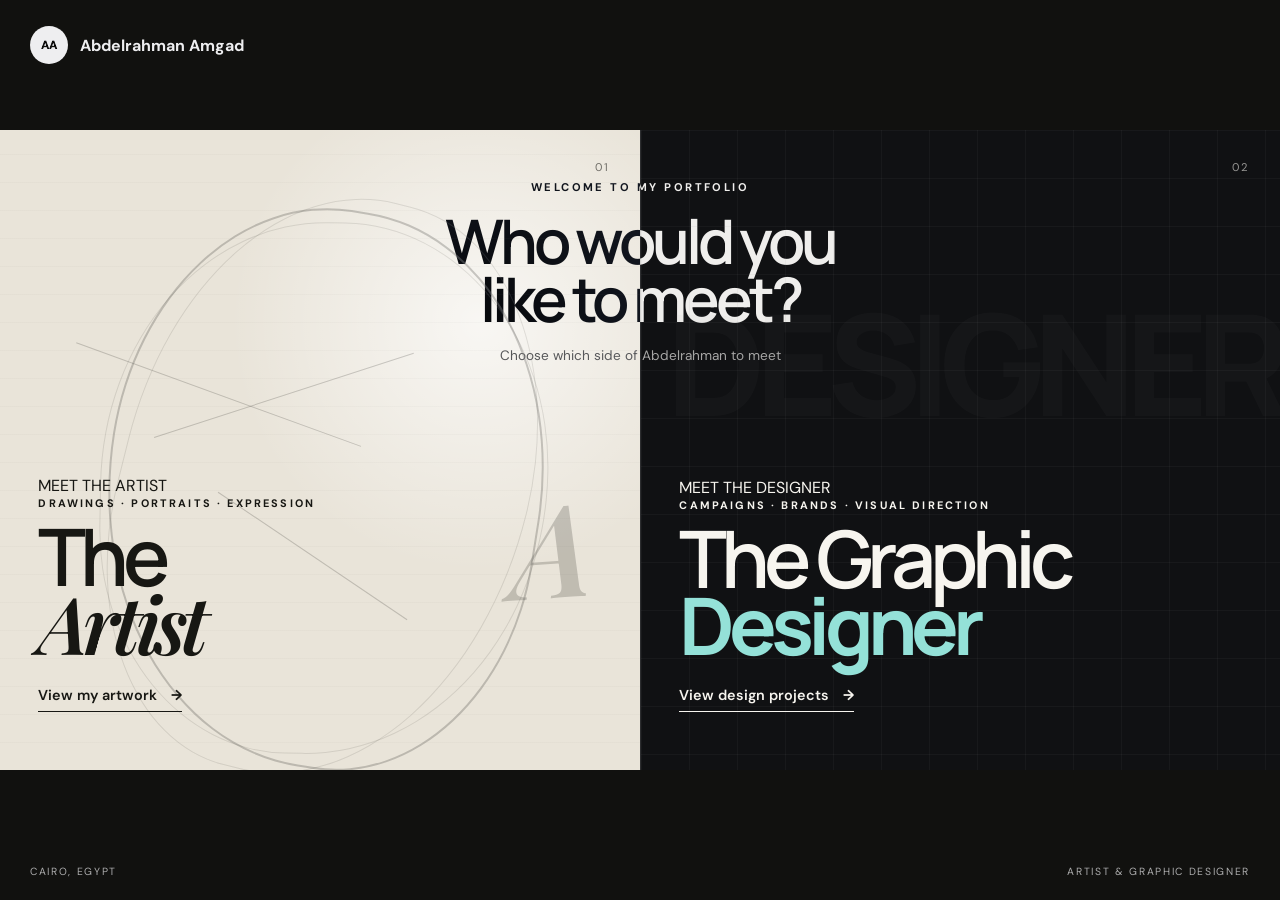
==== commit 67687faf: "Clarify portfolio choice on home page" ====
--- a/index.html
+++ b/index.html
@@ -18,9 +18,9 @@
     </div>
 
     <div class="gate-question">
-      <p class="gate-kicker">ONE CREATIVE MIND · TWO DIFFERENT WORLDS</p>
-      <h1>Which world would<br />you like to explore?</h1>
-      <span>Choose a side to begin</span>
+      <p class="gate-kicker">WELCOME TO MY PORTFOLIO</p>
+      <h1>Who would you<br />like to meet?</h1>
+      <span>Choose which side of Abdelrahman to meet</span>
     </div>
 
     <a class="world world-artist" href="artist.html" aria-label="Enter Abdelrahman Amgad's artist portfolio">
@@ -33,9 +33,10 @@
       </div>
       <div class="world-number">01</div>
       <div class="world-copy">
+        <span class="choice-label">MEET THE ARTIST</span>
         <p>DRAWINGS · PORTRAITS · EXPRESSION</p>
-        <h2>The <em>Artist</em></h2>
-        <span class="world-cta">Enter the artist’s world <b>↗</b></span>
+        <h2>The<br /><em>Artist</em></h2>
+        <span class="world-cta">View my artwork <b>→</b></span>
       </div>
     </a>
 
@@ -45,9 +46,10 @@
       </div>
       <div class="world-number">02</div>
       <div class="world-copy">
+        <span class="choice-label">MEET THE DESIGNER</span>
         <p>CAMPAIGNS · BRANDS · VISUAL DIRECTION</p>
-        <h2>The <strong>Designer</strong></h2>
-        <span class="world-cta">Explore selected work <b>↗</b></span>
+        <h2>The Graphic<br /><strong>Designer</strong></h2>
+        <span class="world-cta">View design projects <b>→</b></span>
       </div>
     </a>
 
